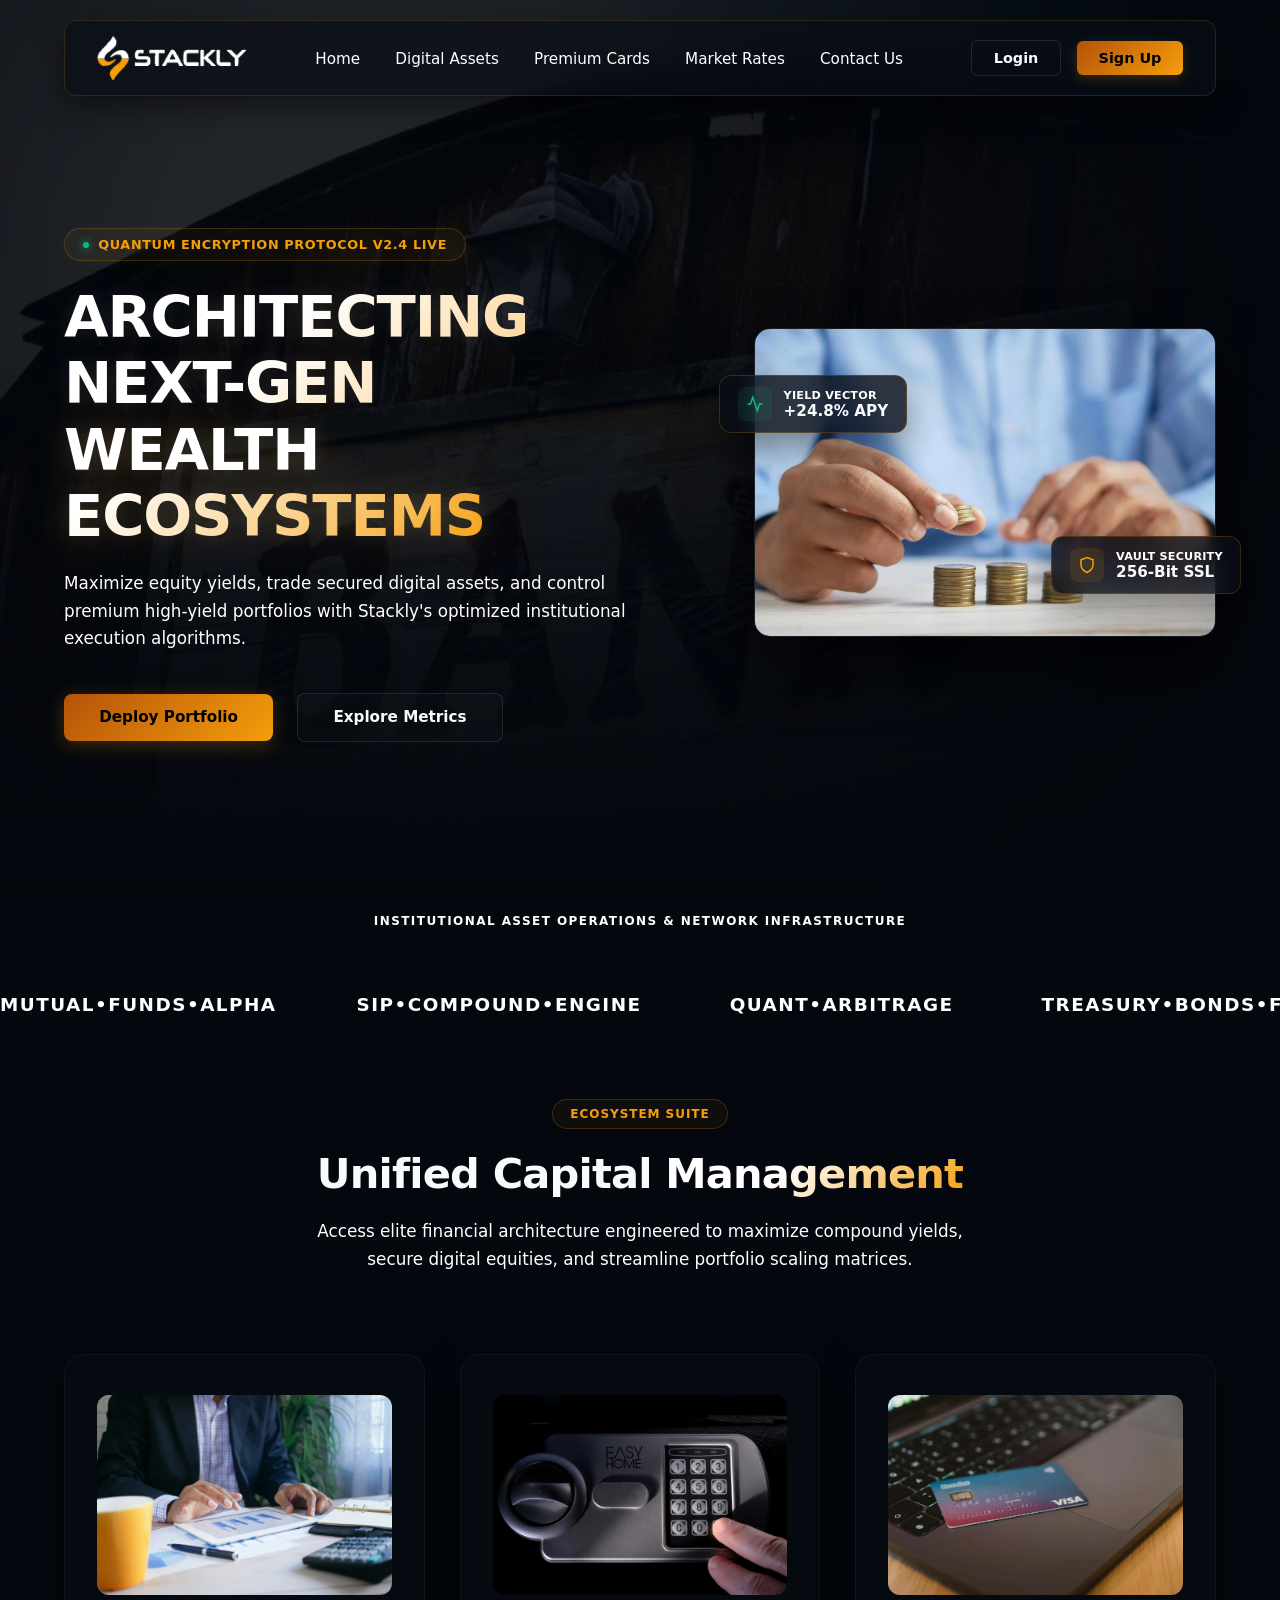
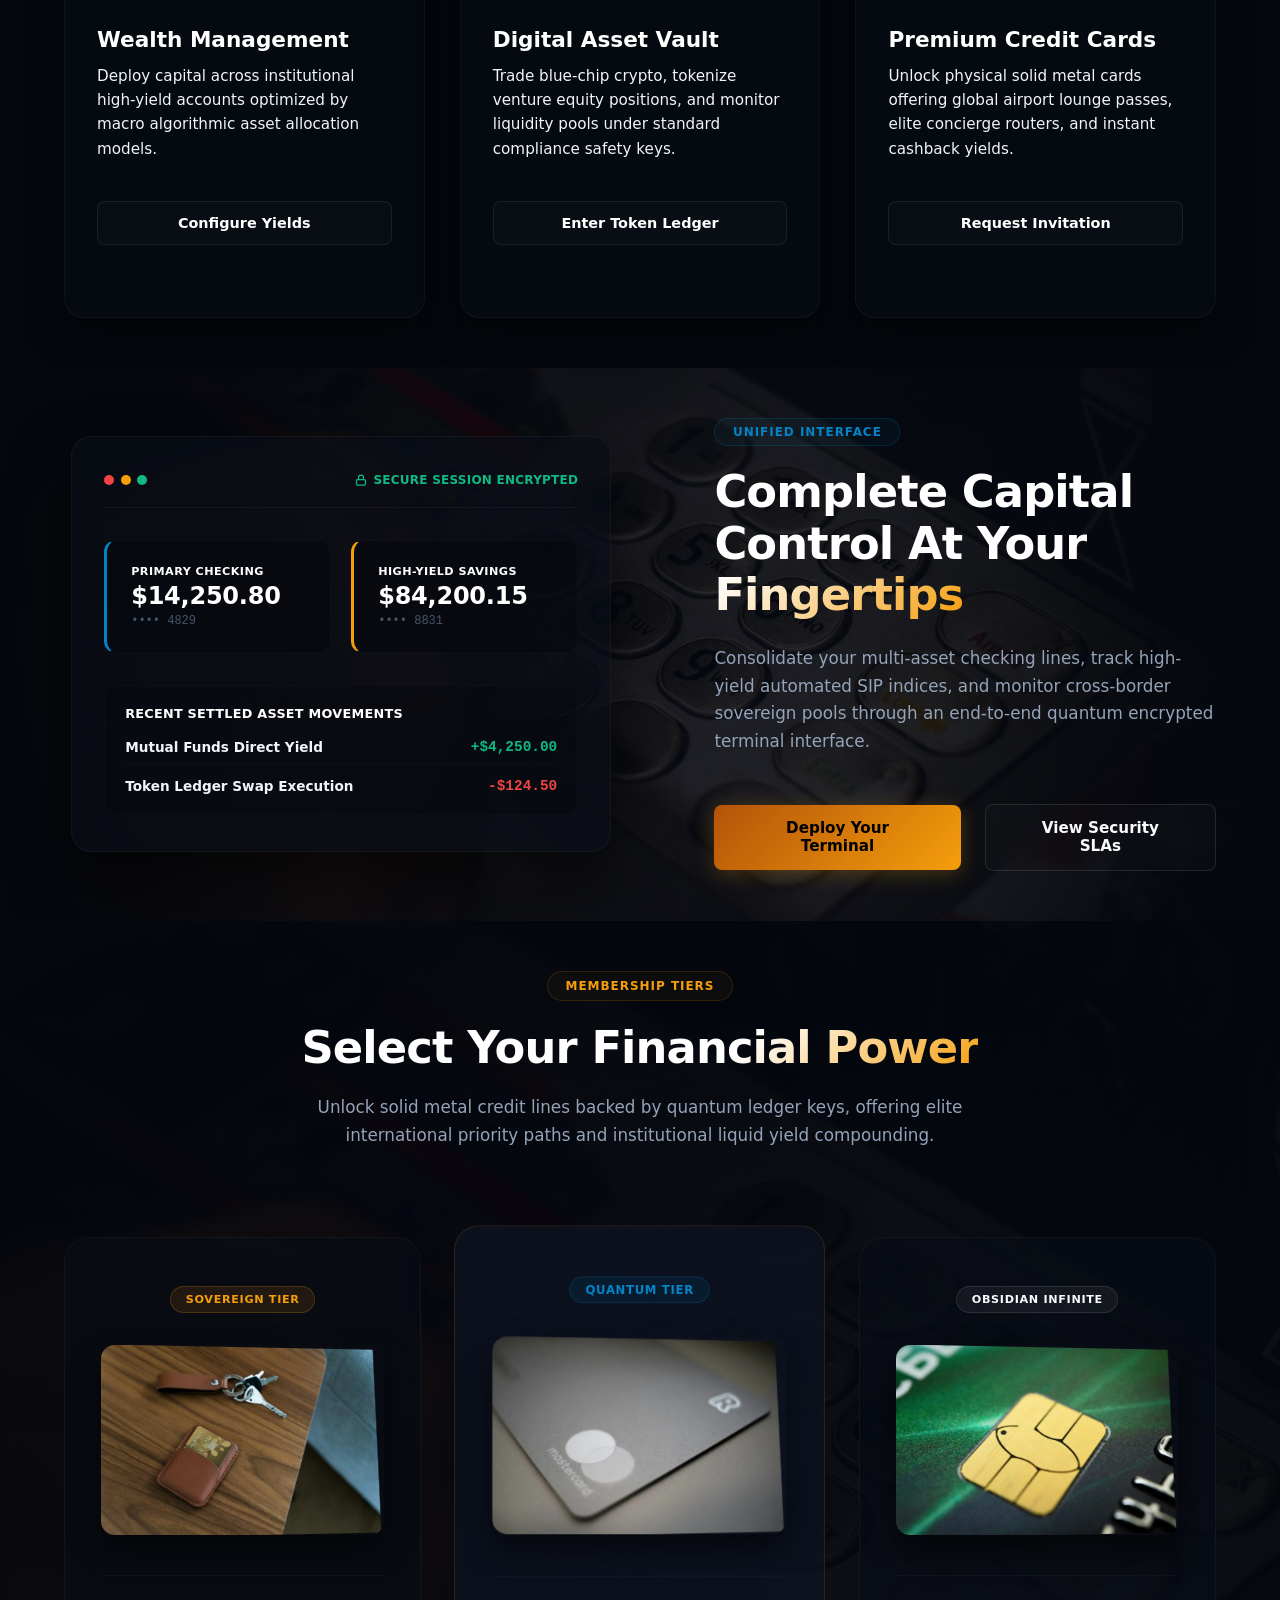
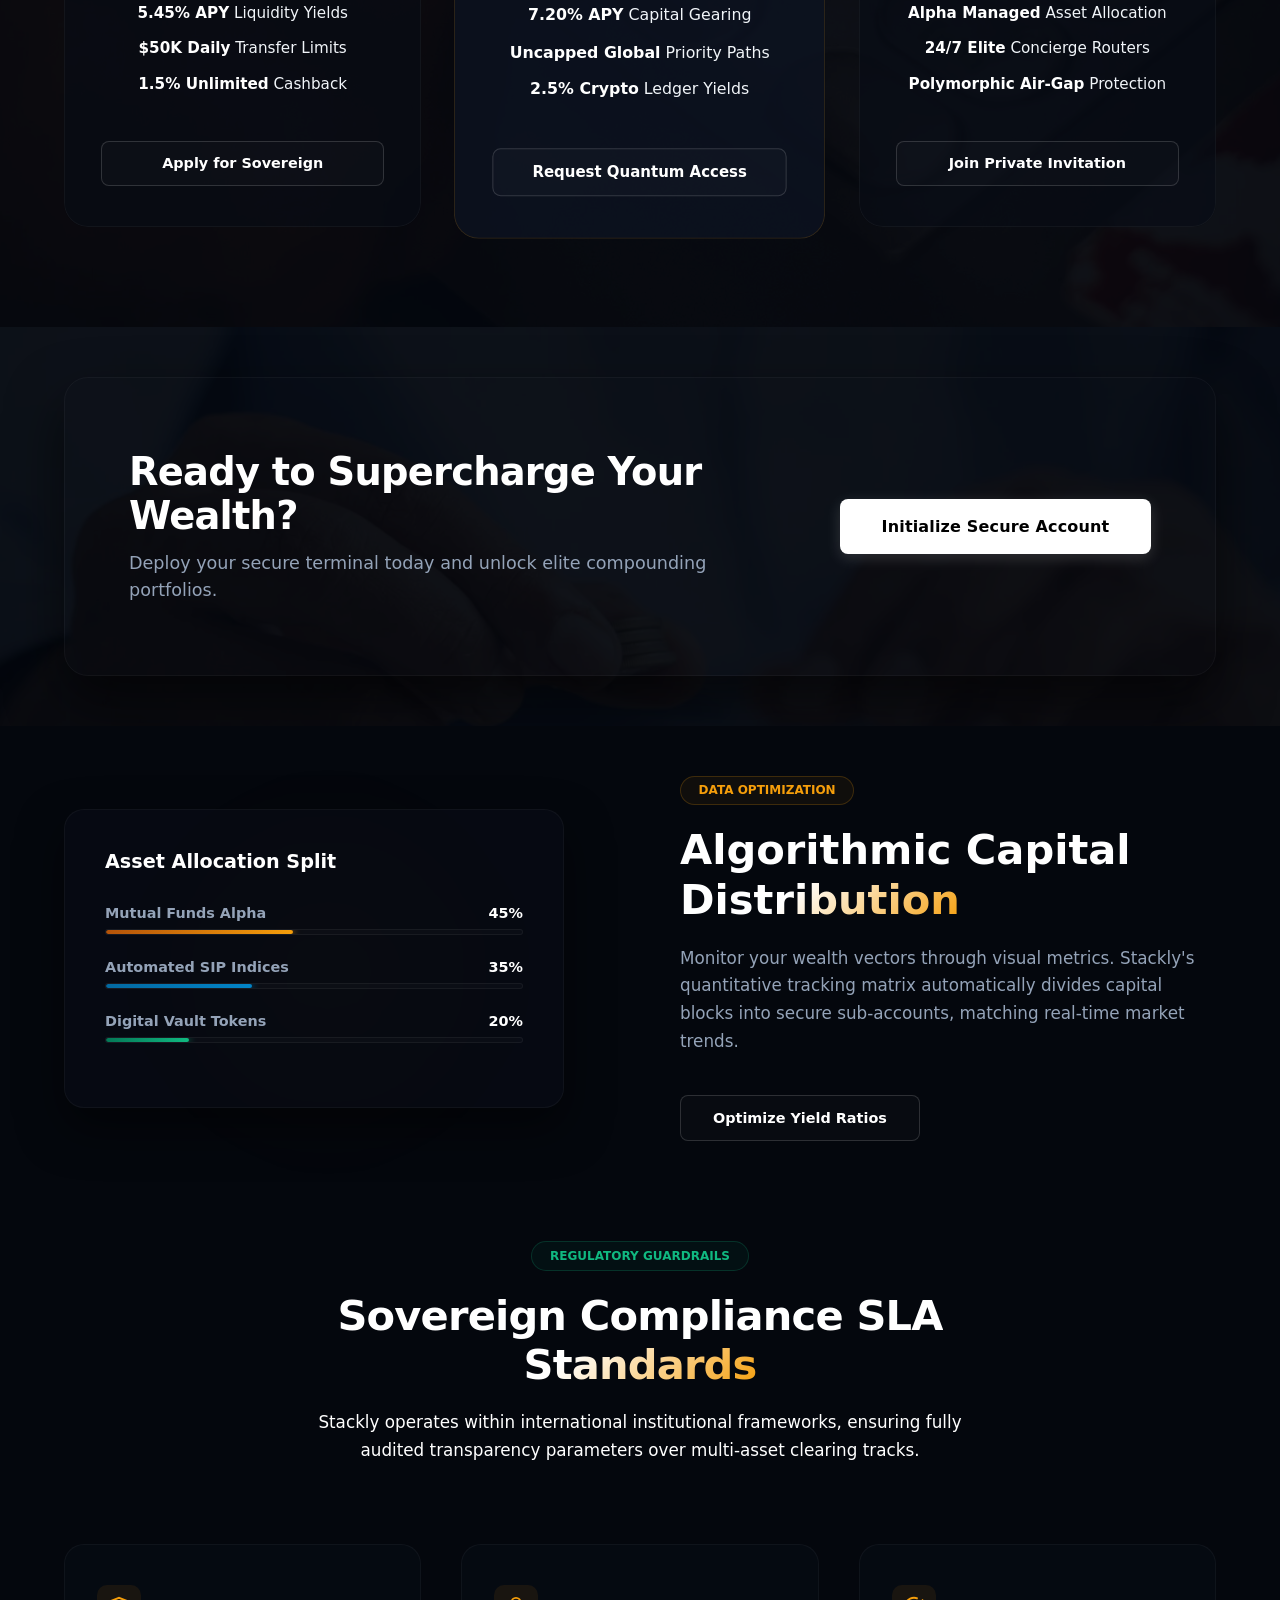
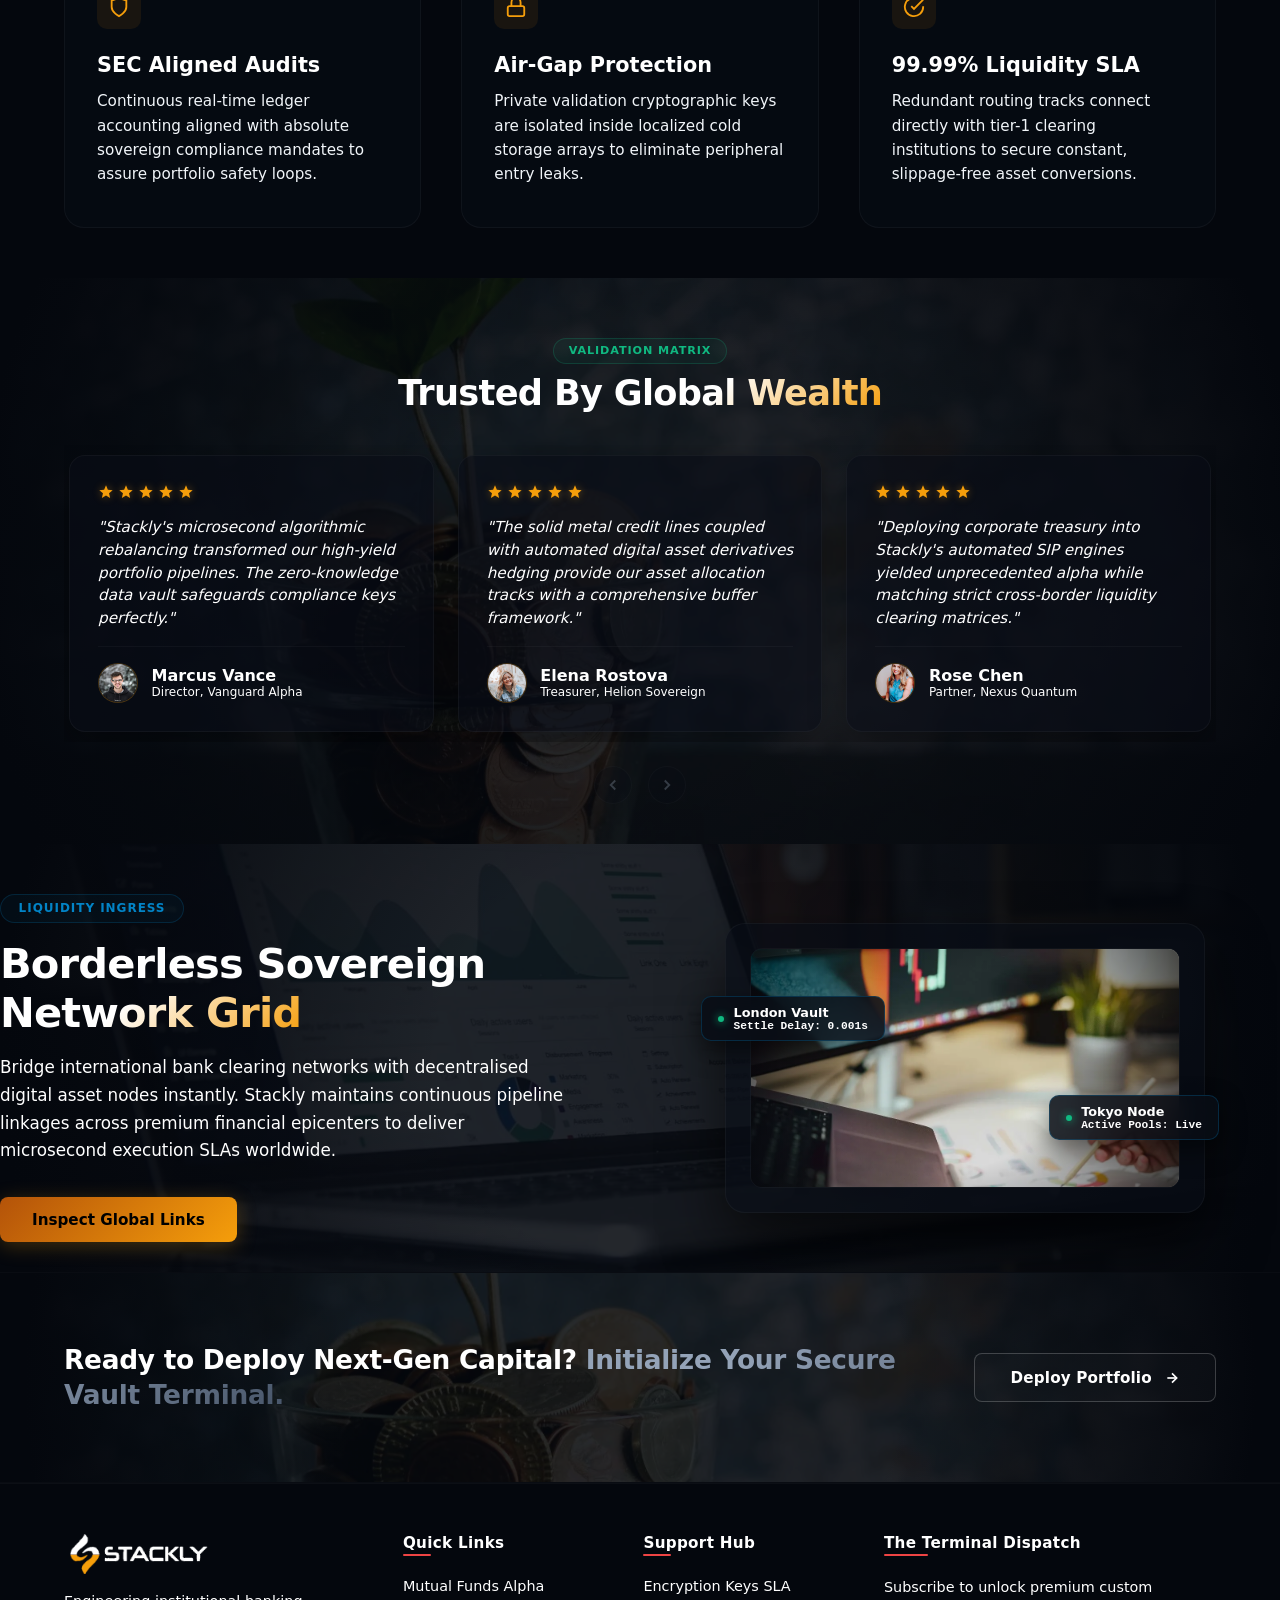
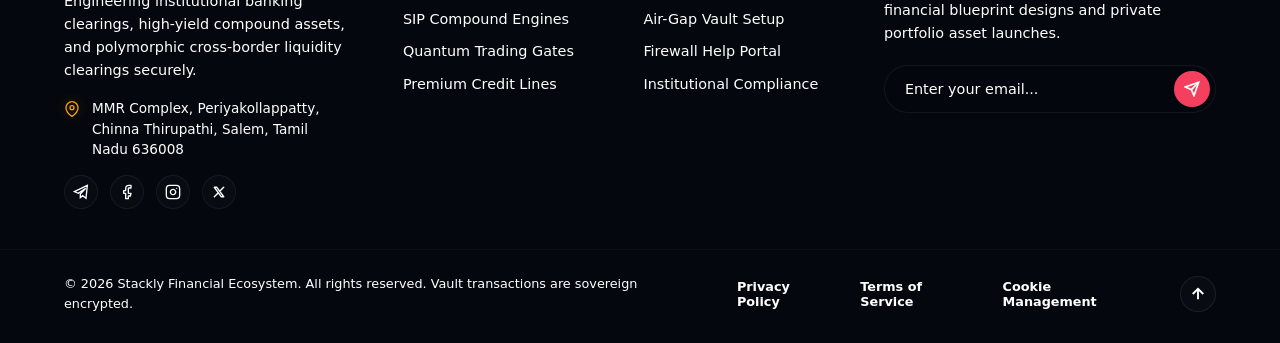
==== index.html @ 4ddecfdf "Initial commit" ====
<!DOCTYPE html>
<html lang="en">
<head>
    <meta charset="UTF-8">
    <meta name="viewport" content="width=device-width, initial-scale=1.0">
    <title>Secure Banking Entry | Stackly</title>
    <!-- Link to external CSS sheet -->
    <link rel="stylesheet" href="style.css">
</head>
<body>

    <!-- Preloader Shield Screen -->
    <div id="preloader">
        <div class="bg-grid"></div>
        <div class="preloader-content">
            
            <div class="logo-wrapper">
                <div class="logo-ring"></div>
                <!-- Premium Vector Bank Icon -->
                <svg class="logo-svg" viewBox="0 0 24 24" fill="none" stroke="currentColor" stroke-width="1.5" stroke-linecap="round" stroke-linejoin="round">
                    <path d="M12 22V8M5 12H19M5 17H19M2 22H22M12 2L2 7H22L12 2Z"/>
                </svg>
            </div>

            <h1>Stackly Secure Bank</h1>
            <div class="status-msg" id="loading-text">Initializing Firewall...</div>

            <div class="progress-container">
                <div class="progress-bar"></div>
            </div>
            
        </div>
    </div>

   
<script>
    // Dynamic Financial Network Handshake Messages
const updates = [
    { time: 0, text: "Initializing Security Firewall..." },
    { time: 600, text: "Configuring End-to-End Handshake..." },
    { time: 1300, text: "Syncing Cryptographic Ledger Assets..." },
    { time: 2000, text: "Gateway Decryption Approved." }
];

const textElement = document.getElementById('loading-text');

// Loop through each progress text sequence smoothly
updates.forEach(phase => {
    setTimeout(() => {
        textElement.innerText = phase.text;
        
        // Turn the final verification text status to glowing green
        if (phase.text.includes("Approved")) {
            textElement.style.color = "var(--success-glow)";
            textElement.style.textShadow = "0 0 10px rgba(16, 185, 129, 0.4)";
        }
    }, phase.time);
});

// Rigid dismissal trigger locked strictly under 3 seconds (2800 milliseconds)
window.addEventListener('DOMContentLoaded', () => {
    setTimeout(() => {
        const loader = document.getElementById('preloader');
        const content = document.getElementById('app-content');
        
        // Hide preloader shield via smooth visual transition
        loader.style.opacity = '0';
        loader.style.visibility = 'hidden';
        
        // Reveal main dashboard console workspace
        content.classList.add('visible');
    }, 2800); 
});

</script>
  

    <!-- Floating Transparent Header -->
 <!-- Floating Transparent Header -->
<header class="navbar-wrapper">
    <div class="navbar-container">
        
        <!-- Zone 1: Brand Logo Container Area -->
        <div class="brand-logo" id="logoBtn">
            <img src="./Assests/logo.webp" alt="Stackly Logo" class="brand-img-fallback">
           
        </div>

        <!-- Zone 2: Centered Navigation Menu List -->
        <ul class="nav-links" id="navLinks">
            <li><a href="#home" class="nav-item">Home</a></li>
            <li><a href="#crypto" class="nav-item">Digital Assets</a></li>
            <li><a href="#cards" class="nav-item">Premium Cards</a></li>
            <li><a href="#rates" class="nav-item">Market Rates</a></li>
            <li><a href="#contact" class="nav-item">Contact Us</a></li>
            
            <!-- Mobile View Specific Auth Buttons (Hidden on Desktop) -->
            <div class="auth-group mobile-only-auth">
                <a href="#login" class="btn-auth btn-login">Login</a>
                <a href="#signup" class="btn-auth btn-signup">Sign Up</a>
            </div>
        </ul>
        
        <!-- Zone 3: Desktop View Specific Auth Buttons (Hidden on Mobile) -->
        <div class="auth-group desktop-only-auth">
            <a href="#login" class="btn-auth btn-login">Login</a>
            <a href="#signup" class="btn-auth btn-signup">Sign Up</a>
        </div>

        <!-- Mobile View Hamburger Icon Button Interface -->
        <button class="hamburger-trigger" id="hamburgerToggle" aria-label="Toggle Navigation Menu">
            <span class="bar"></span>
            <span class="bar"></span>
            <span class="bar"></span>
        </button>

    </div>
</header>
<div class="menu-overlay" id="menuOverlay"></div>

<script>
  document.addEventListener("DOMContentLoaded", () => {

    /* ===============================
       NAVBAR ELEMENTS
    =============================== */

    const logoBtn = document.getElementById("logoBtn");
    const hamburgerToggle = document.getElementById("hamburgerToggle");
    const navLinks = document.getElementById("navLinks");
    const menuOverlay = document.getElementById("menuOverlay");
    const navItems = document.querySelectorAll(".nav-item");

    /* ===============================
       LOGO REFRESH
    =============================== */

    if (logoBtn) {
        logoBtn.addEventListener("click", () => {
            window.location.reload();
        });
    }

    /* ===============================
       MOBILE MENU
    =============================== */

    function openMenu() {
        hamburgerToggle.classList.add("active");
        navLinks.classList.add("open");
        menuOverlay.classList.add("active");
        document.body.classList.add("scroll-locked");
    }

    function closeMenu() {
        hamburgerToggle.classList.remove("active");
        navLinks.classList.remove("open");
        menuOverlay.classList.remove("active");
        document.body.classList.remove("scroll-locked");
    }

    if (hamburgerToggle) {
        hamburgerToggle.addEventListener("click", () => {

            if (navLinks.classList.contains("open")) {
                closeMenu();
            } else {
                openMenu();
            }

        });
    }

    if (menuOverlay) {
        menuOverlay.addEventListener("click", closeMenu);
    }

    navItems.forEach(item => {
        item.addEventListener("click", closeMenu);
    });

    /* ===============================
       INVESTMENT CAROUSEL
    =============================== */

    const track = document.getElementById("carouselTrack");
    const prevBtn = document.getElementById("carouselPrev");
    const nextBtn = document.getElementById("carouselNext");

    if (track && prevBtn && nextBtn) {

        let currentIndex = 0;

        function itemsPerView() {
            if (window.innerWidth > 1024) return 3;
            if (window.innerWidth > 768) return 2;
            return 1;
        }

        function updateCarousel() {

            const cards = document.querySelectorAll(".investment-card");

            if (!cards.length) return;

            const visible = itemsPerView();
            const maxIndex = Math.max(0, cards.length - visible);

            currentIndex = Math.max(0, Math.min(currentIndex, maxIndex));

            const gap = parseFloat(getComputedStyle(track).gap) || 0;
            const cardWidth = cards[0].offsetWidth;

            track.style.transform =
                `translateX(-${currentIndex * (cardWidth + gap)}px)`;

            prevBtn.style.opacity = currentIndex === 0 ? "0.4" : "1";
            prevBtn.style.pointerEvents = currentIndex === 0 ? "none" : "auto";

            nextBtn.style.opacity = currentIndex === maxIndex ? "0.4" : "1";
            nextBtn.style.pointerEvents = currentIndex === maxIndex ? "none" : "auto";
        }

        nextBtn.addEventListener("click", () => {

            const cards = document.querySelectorAll(".investment-card");

            if (currentIndex < cards.length - itemsPerView()) {
                currentIndex++;
                updateCarousel();
            }

        });

        prevBtn.addEventListener("click", () => {

            if (currentIndex > 0) {
                currentIndex--;
                updateCarousel();
            }

        });

        let resizeTimer;

        window.addEventListener("resize", () => {

            clearTimeout(resizeTimer);

            resizeTimer = setTimeout(() => {

                updateCarousel();

                if (window.innerWidth > 912) {
                    closeMenu();
                }

            }, 100);

        });

        updateCarousel();
    }

});
</script>



<!-- Master Section Wrapper with Clear Layout Barriers -->
<section class="stackly-hero-viewport" id="home">
    
    <!-- Zone 1: Adaptive Ambient Background Vector Image Graphic -->
    <div class="hero-canvas-bg">
        <img src="./Assests/bank - bg hero.webp" alt="Stackly Grid Interface Backing" class="hero-bg-asset">
        <div class="hero-shading-mask"></div>
    </div>

    <!-- Zone 2: Main Grid Matrix Constraint Wrapper -->
    <div class="hero-grid-matrix">
        
        <!-- Column A: Promotional Content Cluster -->
        <div class="hero-text-pane">
            <div class="hero-pill-badge">
                <span class="pulsing-core-dot"></span>
                Quantum Encryption Protocol v2.4 Live
            </div>
            
            <h1 class="hero-master-title">
                Architecting Next-Gen <br>
                <span>Wealth Ecosystems</span>
            </h1>
            
            <p class="hero-paragraph-text">
                Maximize equity yields, trade secured digital assets, and control premium high-yield portfolios with Stackly's optimized institutional execution algorithms.
            </p>
            
            <div class="hero-action-buttons">
                <a href="404.html" class="hero-action-btn primary-glow">Deploy Portfolio</a>
                <a href="404.html" class="hero-action-btn secondary-outline">Explore Metrics</a>
            </div>
        </div>

        <!-- Column B: Interactive Media Asset Graphic Panel -->
        <div class="hero-media-pane">
            <div class="hero-mockup-frame">
                <div class="hero-glowing-halo"></div>
                <img src="./Assests/wealth management.webp" alt="Stackly Premium Workspace Mockup Overview" class="hero-mockup-img">
                
                <!-- Floating Info Badge 1: Yield Vector Card -->
                <div class="floating-data-card badge-yield-position">
                    <div class="data-icon icon-emerald-tint">
                        <svg width="18" height="18" viewBox="0 0 24 24" fill="none" stroke="currentColor" stroke-width="2"><path d="M22 12h-4l-3 9L9 3l-3 9H2"/></svg>
                    </div>
                    <div class="data-details">
                        <span class="data-lbl">Yield Vector</span>
                        <span class="data-val">+24.8% APY</span>
                    </div>
                </div>

                <!-- Floating Info Badge 2: Security Tracker Card -->
                <div class="floating-data-card badge-vault-position">
                    <div class="data-icon icon-gold-tint">
                        <svg width="18" height="18" viewBox="0 0 24 24" fill="none" stroke="currentColor" stroke-width="2"><path d="M12 22s8-4 8-10V5l-8-3-8 3v7c0 6 8 10 8 10z"/></svg>
                    </div>
                    <div class="data-details">
                        <span class="data-lbl">Vault Security</span>
                        <span class="data-val">256-Bit SSL</span>
                    </div>
                </div>

            </div>
        </div>

    </div>
</section>

<style>
    /* ==========================================================================
   STACKLY IMMUTABLE HERO SECTION LAYOUT BASE
   ========================================================================== */

.stackly-hero-viewport {
    position: relative !important;
    display: flex !important; /* Establishes a true layout containment box */
    flex-direction: column !important;
    justify-content: center !important;
    align-items: center !important;
    width: 100% !important;
    min-height: 100vh !important; /* Retains absolute vertical workspace real estate */
    height: auto !important;
    padding: 70px 5% 0 5% !important; /* Massive bottom padding locks out following sections */
    background-color: #04070d !important;
    box-sizing: border-box !important;
    clear: both !important; /* Prevent layout items from floating into horizontal gaps */
    overflow: hidden !important;
    z-index: 5 !important;
}

/* Background image asset configuration layers */
.hero-canvas-bg {
    position: absolute;
    top: 0;
    left: 0;
    width: 100%;
    height: 100%;
    z-index: 1;
    pointer-events: none;
}

.hero-bg-asset {
    width: 100%;
    height: 100%;
    object-fit: cover;
    opacity: 0.12; /* Kept dim to optimize text readability profiles */
}

.hero-shading-mask {
    position: absolute;
    top: 0;
    left: 0;
    width: 100%;
    height: 100%;
    background: linear-gradient(180deg, transparent 50%, #04070d 100%);
}

/* Core Responsive Grid Matrix Engine */
.hero-grid-matrix {
    position: relative;
    z-index: 2;
    width: 100%;
    max-width: 1400px;
    margin: 0 auto;
    display: grid;
    grid-template-columns: 1.15fr 0.85fr;
    gap: 4rem;
    align-items: center;
}

/* --- COLUMN A: COPYWRITING STYLE RULES --- */
.hero-pill-badge {
    display: inline-flex;
    align-items: center;
    gap: 0.6rem;
    background: rgba(245, 158, 11, 0.05);
    border: 1px solid rgba(245, 158, 11, 0.2);
    padding: 0.5rem 1.1rem;
    border-radius: 50px;
    font-size: 0.8rem;
    font-weight: 600;
    color: #f59e0b;
    text-transform: uppercase;
    letter-spacing: 0.05em;
    margin-bottom: 1.5rem;
    box-shadow: 0 0 15px rgba(245, 158, 11, 0.05);
    animation: heroFadeInUp 0.8s ease forwards;
}

.pulsing-core-dot {
    width: 6px;
    height: 6px;
    background-color: #10b981;
    border-radius: 50%;
    box-shadow: 0 0 8px #10b981;
    animation: badgePulse 1.8s infinite ease-in-out;
}

.hero-master-title {
    font-size: 3.6rem;
    font-weight: 800;
    line-height: 1.15;
    color: #f8fafc;
    letter-spacing: -0.02em;
    margin-bottom: 1.25rem;
    animation: heroFadeInUp 1s ease 0.2s forwards;
    opacity: 0;
}

.hero-master-title span {
    background: linear-gradient(135deg, #ffffff 40%, #f59e0b 100%);
    -webkit-background-clip: text;
    -webkit-text-fill-color: transparent;
    filter: drop-shadow(0 0 20px rgba(245, 158, 11, 0.2));
}

/* Subtext paragraph with interaction text-glow rules */
.hero-paragraph-text {
    font-size: 1.05rem;
    color: white;
    line-height: 1.65;
    margin-bottom: 2.5rem;
    max-width: 580px;
    cursor: default;
    transition: color 0.3s ease, text-shadow 0.3s ease;
    animation: heroFadeInUp 1s ease 0.4s forwards;
    opacity: 0;
}

.hero-paragraph-text:hover {
    color: #f59e0c;
    text-shadow: 0 0 12px rgba(245, 158, 11, 0.35); /* Subtle gold typographical glow on hover */
}

/* Call To Actions Buttons Frame */
.hero-action-buttons {
    display: flex;
    gap: 1.5rem;
    align-items: center;
    animation: heroFadeInUp 1s ease 0.6s forwards;
    opacity: 0;
}

.hero-action-btn {
    text-decoration: none;
    font-weight: 700;
    font-size: 0.95rem;
    padding: 0.9rem 2.2rem;
    border-radius: 8px;
    transition: all 0.4s cubic-bezier(0.165, 0.84, 0.44, 1);
    text-align: center;
}

.primary-glow {
    background: linear-gradient(135deg, #b45309 0%, #f59e0b 100%);
    color: #000000;
    box-shadow: 0 4px 20px rgba(245, 158, 11, 0.25);
}

.primary-glow:hover {
    transform: translateY(-3px);
    box-shadow: 0 8px 30px rgba(245, 158, 11, 0.55);
    filter: brightness(1.1);
}

.secondary-outline {
    color: #f8fafc;
    border: 1px solid rgba(255, 255, 255, 0.1);
    background: rgba(255, 255, 255, 0.02);
    backdrop-filter: blur(10px);
}

.secondary-outline:hover {
    border-color: #f59e0b;
    background: rgba(245, 158, 11, 0.04);
    color: #f59e0b;
    box-shadow: 0 0 20px rgba(245, 158, 11, 0.15);
    transform: translateY(-2px);
}

/* --- COLUMN B: MEDIA INTERACTION PANEL & 3D HOVER GRAPHICS --- */
.hero-media-pane {
    display: flex;
    justify-content: center;
    align-items: center;
    position: relative;
    animation: heroScaleIn 1.2s cubic-bezier(0.165, 0.84, 0.44, 1) forwards;
}

.hero-mockup-frame {
    position: relative;
    width: 100%;
    max-width: 520px;
    perspective: 1000px; /* Prepare canvas space for 3D rotation steps */
}

.hero-mockup-img {
    width: 100%;
    height: auto;
    object-fit: contain;
    border-radius: 16px;
    border: 1px solid rgba(255, 255, 255, 0.08);
    box-shadow: 0 30px 60px rgba(0, 0, 0, 0.7);
    transition: transform 0.6s cubic-bezier(0.165, 0.84, 0.44, 1), 
                border-color 0.6s ease, 
                box-shadow 0.6s ease;
}

/* 3D Tilted Hover and Golden Neon Outline Border Reflections mapping */
.hero-mockup-frame:hover .hero-mockup-img {
    transform: rotateX(4deg) rotateY(-5deg) scale(1.03);
    border-color: rgba(245, 158, 11, 0.5);
    box-shadow: 0 35px 70px rgba(0, 0, 0, 0.85), 0 0 30px rgba(245, 158, 11, 0.25);
}

/* Background Ambient Lighting Glow Halo */
.hero-glowing-halo {
    position: absolute;
    top: 10%;
    left: 10%;
    width: 80%;
    height: 80%;
    background: radial-gradient(circle, rgba(245, 158, 11, 0.15) 0%, transparent 70%);
    filter: blur(50px);
    z-index: -1;
    pointer-events: none;
    transition: transform 0.6s ease, background 0.6s ease;
}

.hero-mockup-frame:hover .hero-glowing-halo {
    transform: translate(8px, -8px) scale(1.1);
    background: radial-gradient(circle, rgba(245, 158, 11, 0.22) 0%, transparent 70%);
}

/* Floating Info Badges Data Structural Frame System */
.floating-data-card {
    position: absolute;
    background: rgba(9, 13, 22, 0.8);
    backdrop-filter: blur(12px);
    -webkit-backdrop-filter: blur(12px);
    border: 1px solid rgba(245, 158, 11, 0.2);
    padding: 0.7rem 1.1rem;
    border-radius: 12px;
    display: flex;
    align-items: center;
    gap: 0.75rem;
    box-shadow: 0 15px 35px rgba(0,0,0,0.4);
    z-index: 3;
    transition: transform 0.3s ease, border-color 0.3s ease;
}

.floating-data-card:hover {
    transform: translateY(-4px) scale(1.05) !important;
    border-color: #f59e0b;
}

/* Badges floating placement mappings and displacement curves loops */
.badge-yield-position {
    top: 15%;
    left: -35px;
    animation: heroItemFloatLeft 5s ease-in-out infinite alternate;
}

.badge-vault-position {
    bottom: 15%;
    right: -25px;
    animation: heroItemFloatRight 6s ease-in-out infinite alternate-reverse;
}

.data-icon {
    width: 34px;
    height: 34px;
    border-radius: 8px;
    display: flex;
    align-items: center;
    justify-content: center;
}

.icon-emerald-tint { background: rgba(16, 185, 129, 0.1); color: #10b981; }
.icon-gold-tint { background: rgba(245, 158, 11, 0.1); color: #f59e0b; }

.data-details { display: flex; flex-direction: column; }
.data-lbl { font-size: 0.7rem; color: white; text-transform: uppercase; font-weight: 600; letter-spacing: 0.02em; }
.data-val { font-size: 0.95rem; font-weight: 700; color: #f8fafc; }

/* --- CORE ANIMATION KEYFRAMES --- */
@keyframes heroFadeInUp {
    0% { transform: translateY(25px); opacity: 0; }
    100% { transform: translateY(0); opacity: 1; }
}

@keyframes heroScaleIn {
    0% { transform: scale(0.97); opacity: 0; }
    100% { transform: scale(1); opacity: 1; }
}

@keyframes badgePulse {
    0%, 100% { transform: scale(1); opacity: 0.6; }
    50% { transform: scale(1.25); opacity: 1; }
}

@keyframes heroItemFloatLeft {
    0% { transform: translateY(0); }
    100% { transform: translateY(-10px) translateX(2px); }
}

@keyframes heroItemFloatRight {
    0% { transform: translateY(0); }
    100% { transform: translateY(10px) translateX(-2px); }
}

/* --- RESPONSIVE MEDIA VIEWPORTS ENGINEERING --- */
@media (max-width: 1140px) {
    .hero-master-title { font-size: 2.8rem; }
    .badge-yield-position { left: -10px; }
    .badge-vault-position { right: -10px; }
}

@media (max-width: 992px) {
    .stackly-hero-viewport { padding-top: 100px !important; }
    .hero-grid-matrix {
        grid-template-columns: 1fr;
        text-align: center;
        gap: 3.5rem;
    }
    .hero-paragraph-text { margin-left: auto; margin-right: auto; }
    .hero-action-buttons { justify-content: center; }
    .hero-media-pane { order: 2; display: flex; flex-direction: column; width: 100%; }
    .hero-text-pane { order: 1; }
    
    /* Re-stack data info badges cleanly on compact tablets screens */
    .hero-mockup-frame { display: flex; flex-direction: column; align-items: center; gap: 1rem; max-width: 440px; }
    .floating-data-card { position: static !important; animation: none !important; width: 100%; max-width: 320px; justify-content: flex-start; }
}

@media (max-width: 480px) {
    .hero-master-title { font-size: 2.2rem; }
    .hero-action-buttons { flex-direction: column; width: 100%; gap: 1rem; }
    .hero-action-btn { width: 100%; }
}

/* ==========================================================================
   ADVANCED HERO CANVAS ANIMATION SYSTEM
   ========================================================================== */

.hero-canvas-bg {
    position: absolute;
    top: 0;
    left: 0;
    width: 100%;
    height: 100%;
    z-index: 1;
    pointer-events: none; /* Allows cursor coordinates to pass through to elements below */
    overflow: hidden;
    perspective: 1000px;
}

/* Upgraded Hardware-Accelerated Ambient Image Asset */
.hero-bg-asset {
    width: 110%; /* Sized slightly over 100% to reserve safe margin room for drift pan animations */
    height: 110%;
    object-fit: cover;
    opacity: 0.12; /* Keeps image dim to maintain contrast against text layout */
    position: absolute;
    top: -5%;
    left: -5%;
    
    /* Hardware acceleration layer flags */
    will-change: transform;
    transform-style: preserve-3d;
    backface-visibility: hidden;
    
    /* Co-existing infinite cinemagraph zoom/pan loop execution */
    animation: luxuryAmbientDrift 28s ease-in-out infinite alternate;
    transition: transform 0.4s cubic-bezier(0.25, 1, 0.5, 1); /* Smooth tracking catch-up on cursor move */
}

/* Premium Dark Shading Overlap Gradients */
.hero-shading-mask {
    position: absolute;
    top: 0;
    left: 0;
    width: 100%;
    height: 100%;
    background: radial-gradient(circle at 30% 30%, transparent 20%, #04070d 85%),
                linear-gradient(180deg, transparent 40%, #04070d 100%);
    z-index: 2;
}

/* --- ADVANCED CINEMAGRAPH LANDSCAPE MOTION KEYFRAMES --- */
@keyframes luxuryAmbientDrift {
    0% {
        transform: scale(1) translate(0, 0) rotate(0deg);
        filter: brightness(1);
    }
    50% {
        transform: scale(1.06) translate(1%, -1%) rotate(0.5deg);
        filter: brightness(1.2); /* Subtle pulse depth transformation mimicking alive terminal monitors */
    }
    100% {
        transform: scale(1.02) translate(-1%, 1%) rotate(-0.5deg);
        filter: brightness(1);
    }
}

</style>

<script>
    // --- 6. ADVANCED CURSOR-TRACKING PARALLAX ENGINE FOR HERO BACKGROUND ---
document.addEventListener('DOMContentLoaded', () => {
    const heroViewport = document.querySelector('.stackly-hero-viewport');
    const heroBgAsset = document.querySelector('.hero-bg-asset');

    if (heroViewport && heroBgAsset) {
        heroViewport.addEventListener('mousemove', (e) => {
            // Retrieve continuous bounding canvas offset metrics parameters
            const { width, height } = heroViewport.getBoundingClientRect();
            
            // Map cursor coordinates into localized central delta numbers (-0.5 to +0.5)
            const cursorX = (e.clientX / width) - 0.5;
            const cursorY = (e.clientY / height) - 0.5;

            // Formulate responsive micro displacement pixel offsets curves
            const maxMovePx = 20; // Limits boundary displacement movements safe limits
            const moveX = cursorX * maxMovePx;
            const moveY = cursorY * maxMovePx;

            // Inject coordinate variables safely directly into the active transform tree
            // Combines your manual mouse-tracking matrices smoothly alongside the CSS base rules
            heroBgAsset.style.transform = `translate3d(${moveX}px, ${moveY}px, 0px) scale(1.04)`;
        });

        // Restore default ambient placement matrices cleanly as soon as cursor retreats from bounds
        heroViewport.addEventListener('mouseleave', () => {
            heroBgAsset.style.transform = 'translate3d(0px, 0px, 0px) scale(1)';
        });
    }
});

</script>

<!-- Immutable Infinite Financial Asset Ticker Section -->
<section class="partner-ticker-viewport">
    <div class="ticker-header-wrap">
        <span class="ticker-subtitle-lbl">Institutional Asset Operations & Network Infrastructure</span>
    </div>

    <!-- Infinite Carousel Track Housing Container Matrix -->
    <div class="ticker-track-viewport">
        <div class="ticker-slider-track" id="tickerSliderTrack">
            
            <!-- Original Financial Assets Set -->
            <div class="partner-logo-node">
                <span class="logo-text-glow">MUTUAL•FUNDS•ALPHA</span>
            </div>
            <div class="partner-logo-node">
                <span class="logo-text-glow">SIP•COMPOUND•ENGINE</span>
            </div>
            <div class="partner-logo-node">
                <span class="logo-text-glow">QUANT•ARBITRAGE</span>
            </div>
            <div class="partner-logo-node">
                <span class="logo-text-glow">TREASURY•BONDS•FIXED</span>
            </div>
            <div class="partner-logo-node">
                <span class="logo-text-glow">SOVEREIGN•WEALTH</span>
            </div>
            <div class="partner-logo-node">
                <span class="logo-text-glow">LIQUIDITY•POOLS</span>
            </div>

            <!-- Cloned Financial Assets Set (Crucial for Seamless Loop Transitions) -->
            <div class="partner-logo-node">
                <span class="logo-text-glow">MUTUAL•FUNDS•ALPHA</span>
            </div>
            <div class="partner-logo-node">
                <span class="logo-text-glow">SIP•COMPOUND•ENGINE</span>
            </div>
            <div class="partner-logo-node">
                <span class="logo-text-glow">QUANT•ARBITRAGE</span>
            </div>
            <div class="partner-logo-node">
                <span class="logo-text-glow">TREASURY•BONDS•FIXED</span>
            </div>
            <div class="partner-logo-node">
                <span class="logo-text-glow">SOVEREIGN•WEALTH</span>
            </div>
            <div class="partner-logo-node">
                <span class="logo-text-glow">LIQUIDITY•POOLS</span>
            </div>

        </div>
    </div>
</section>

<style>
    /* ==========================================================================
   INFINITE FINANCIAL PARTNER TICKER CAROUSEL MODULE STYLING
   ========================================================================== */

.partner-ticker-viewport {
    position: relative !important;
    display: block !important;
    clear: both !important; /* Force strict block flow positioning down the screen canvas */
    width: 100% !important;
    background-color: #04070d; /* Native platform deep navy background color */
    padding: 10px 0; /* Vertical isolation buffer spaces padding */
    box-sizing: border-box;
    overflow: hidden;
    z-index: 30;
}

/* Ticker Header Cluster Labels Setup */
.ticker-header-wrap {
    text-align: center;
    margin-bottom: 2.5rem;
}

.ticker-subtitle-lbl {
    display: inline-block;
    color: white;
    font-size: 0.75rem;
    font-weight: 700;
    letter-spacing: 0.12em;
    text-transform: uppercase;
}

/* Master Layout Mask Track Viewport Housing */
.ticker-track-viewport {
    width: 100%;
    overflow: hidden;
    position: relative;
    padding: 10px 0;
}

/* CSS Hardware Accelerated Infinite Scrolling Slider Engine */
.ticker-slider-track {
    display: flex;
    width: max-content; /* Dynamically sizes to fit all inline nodes combined lengths */
    gap: 5rem; /* Precise margins separating individual firm logs blocks */
    animation: infiniteLogoScroll 25s linear infinite; /* Constant continuous layout translation velocity loop */
    will-change: transform;
}

/* Pause scroll animation dynamically whenever a user hovers over the ticker track container */
.ticker-track-viewport:hover .ticker-slider-track {
    animation-play-state: paused;
}

/* Singular Logo Frame Component Setup Elements */
.partner-logo-node {
    display: flex;
    align-items: center;
    justify-content: center;
    min-width: 240px; /* Slightly widened from 180px to safely fit financial text widths */
    height: 50px;
    cursor: pointer;
    user-select: none;
}

/* Typography Gradient Headers & Custom Hover Gold Reflection Glows */
.logo-text-glow {
    font-size: 1.15rem; /* Balanced size for complex financial indicators text lines */
    font-weight: 800;
    color: white; /* Elegant translucent muted slate hue fallback stance */
    letter-spacing: 0.08em;
    text-transform: uppercase;
    transition: color 0.4s cubic-bezier(0.165, 0.84, 0.44, 1), 
                text-shadow 0.4s cubic-bezier(0.165, 0.84, 0.44, 1),
                transform 0.4s cubic-bezier(0.165, 0.84, 0.44, 1);
}

/* Premium Golden Metallic Shimmer & Neon Glow on Hover state triggers */
.partner-logo-node:hover .logo-text-glow {
    color: #f59e0b; /* Transform target to pure banking theme amber on highlight hover */
    text-shadow: 0 0 15px rgba(245, 158, 11, 0.6); /* Vibrant gold radial glow bloom effect */
    transform: scale(1.06);
}

/* --- THE INFINITE TRANSLATION ENGINE KEYFRAMES FRAMEWORK --- */
@keyframes infiniteLogoScroll {
    0% {
        transform: translateX(0);
    }
    100% {
        /* Translates precisely exactly negative half the custom tracks elements distance to swap loops seamlessly */
        transform: translateX(calc(-50% - 2.5rem)); 
    }
}

/* --- RESPONSIVE SCREEN MATRIX BREAKPOINTS CONFIGURATIONS --- */
@media (max-width: 992px) {
    .ticker-slider-track { gap: 4rem; }
    .logo-text-glow { font-size: 1rem; }
    .partner-logo-node { min-width: 200px; }
}

@media (max-width: 768px) {
    .partner-ticker-viewport { padding: 40px 0; }
    .ticker-slider-track { gap: 3rem; } /* Compact row gaps parameters tighter for small screen boundaries */
    .logo-text-glow { font-size: 0.9rem; }
    .partner-logo-node { min-width: 170px; }
    
    @keyframes infiniteLogoScroll {
        0% { transform: translateX(0); }
        100% { transform: translateX(calc(-50% - 1.5rem)); } /* Adjust tracking percentage shift ratios match layout changes */
    }
}

</style>

<script>
    // --- 5. FINANCIAL TICKER CAROUSEL HORIZONTAL HOVER RESPONSIVE RESET SAFETY SYSTEM ---
document.addEventListener('DOMContentLoaded', () => {
    const sliderTrack = document.getElementById('tickerSliderTrack');
    
    if (sliderTrack) {
        // Enforces core GPU layer rendering parameters to keep animations perfectly stutter-free
        sliderTrack.style.transform = 'translate3d(0, 0, 0)';
    }
});

</script>

<!-- Section 2: Premium Multi-Asset Features Grid Layout -->
<section class="asset-features-viewport" id="services">
    
    <!-- Section Header Cluster -->
    <div class="features-header-block">
        <span class="features-pill-tag">Ecosystem Suite</span>
        <h2 class="features-master-title">Unified Capital <span>Management</span></h2>
        <p class="features-summary-text">
            Access elite financial architecture engineered to maximize compound yields, secure digital equities, and streamline portfolio scaling matrices.
        </p>
    </div>

    <!-- 3D Interactive Features Content Grid Layout -->
    <div class="features-cards-matrix">
        
        <!-- Card 1: Wealth Management Core -->
        <div class="feature-card-node">
            <div class="card-glow-barrier"></div>
            <div class="card-structural-housing">
                <div class="feature-media-frame">
                    <img src="./Assests/analytics.webp" alt="Stackly Wealth Performance Analytics Visual" class="feature-graphic-img">
                    <div class="ambient-halo-blur halo-blue"></div>
                </div>
                <div class="feature-text-content">
                    <h3 class="feature-card-title">Wealth Management</h3>
                    <p class="feature-card-desc">Deploy capital across institutional high-yield accounts optimized by macro algorithmic asset allocation models.</p>
                    <a href="404.html" class="feature-routing-btn">Configure Yields</a>
                </div>
            </div>
        </div>

        <!-- Card 2: Digital Assets Ledger -->
        <div class="feature-card-node">
            <div class="card-glow-barrier"></div>
            <div class="card-structural-housing">
                <div class="feature-media-frame">
                    <img src="./Assests/digital vault.webp" alt="Secure Cryptographic Token Ledger Representation" class="feature-graphic-img">
                    <div class="ambient-halo-blur halo-gold"></div>
                </div>
                <div class="feature-text-content">
                    <h3 class="feature-card-title">Digital Asset Vault</h3>
                    <p class="feature-card-desc">Trade blue-chip crypto, tokenize venture equity positions, and monitor liquidity pools under standard compliance safety keys.</p>
                    <a href="404.html" class="feature-routing-btn">Enter Token Ledger</a>
                </div>
            </div>
        </div>

        <!-- Card 3: Quantum Cards Layer -->
        <div class="feature-card-node">
            <div class="card-glow-barrier"></div>
            <div class="card-structural-housing">
                <div class="feature-media-frame">
                    <img src="./Assests/credit card.webp" alt="Stackly Solid Metal Credit Card Mockup View" class="feature-graphic-img">
                    <div class="ambient-halo-blur halo-purple"></div>
                </div>
                <div class="feature-text-content">
                    <h3 class="feature-card-title">Premium Credit Cards</h3>
                    <p class="feature-card-desc">Unlock physical solid metal cards offering global airport lounge passes, elite concierge routers, and instant cashback yields.</p>
                    <a href="404.html" class="feature-routing-btn">Request Invitation</a>
                </div>
            </div>
        </div>

    </div>
</section>

<style>

    /* ==========================================================================
   FEATURES SUMMARY TEXT TYPOGRAPHY & HOVER GLOW SYSTEM
   ========================================================================== */

.features-summary-text {
    font-size: 1.05rem;
    color: white; /* Elegant muted slate baseline state */
    line-height: 1.65;
    cursor: default;
    user-select: none;
    
    /* Hardware acceleration layer flags for liquid performance transitions */
    will-change: color, text-shadow;
    transition: color 0.4s cubic-bezier(0.165, 0.84, 0.44, 1), 
                text-shadow 0.4s cubic-bezier(0.165, 0.84, 0.44, 1);
}

/* Premium Gold Typographic Radial Glow Bloomberg Bloom Effect on Hover */
.features-summary-text:hover {
    color: #f59e0b; /* Swaps instantly to high-visibility solid clean white */
    text-shadow: 0 0 12px rgba(245, 158, 11, 0.45); /* Soft glowing golden neon backdrop halo halo blur */
}


    /* ==========================================================================
   SECTION 2: MULTI-ASSET FEATURES GRID SPECIFICATIONS
   ========================================================================== */

.asset-features-viewport {
    position: relative !important;
    display: block !important;
    clear: both !important; /* Lock strict stack sequence order beneath hero viewport */
    width: 100% !important;
    background-color: #04070d;
    padding: 50px 5% 50px 5%;
    box-sizing: border-box;
    overflow: hidden;
    z-index: 10;
}

/* Centralized Typographic Header Cluster */
.features-header-block {
    text-align: center;
    max-width: 700px;
    margin: 0 auto 5rem auto;
}

.features-pill-tag {
    display: inline-block;
    background: rgba(245, 158, 11, 0.05);
    border: 1px solid rgba(245, 158, 11, 0.2);
    padding: 0.45rem 1.1rem;
    border-radius: 50px;
    font-size: 0.75rem;
    font-weight: 700;
    color: #f59e0b;
    text-transform: uppercase;
    letter-spacing: 0.08em;
    margin-bottom: 1.25rem;
}

.features-master-title {
    font-size: 2.6rem;
    font-weight: 800;
    color: #f8fafc;
    letter-spacing: -0.02em;
    margin-bottom: 1.25rem;
}

.features-master-title span {
    background: linear-gradient(135deg, #ffffff 40%, #f59e0b 100%);
    -webkit-background-clip: text;
    -webkit-text-fill-color: transparent;
}

.features-summary-text {
    font-size: 1.05rem;
    color: white;
    line-height: 1.65;
}

/* Responsive Grid Mapping Architecture */
.features-cards-matrix {
    max-width: 1400px;
    margin: 0 auto;
    display: grid;
    grid-template-columns: repeat(3, 1fr); /* Clean triple columns on modern desktop resolutions */
    gap: 2.2rem;
}

/* Card Root Component Properties Setup */
.feature-card-node {
    position: relative;
    perspective: 1000px; /* Readies empty environment tracking for clean 3D tilting space */
}

/* ==========================================================================
   UPDATED FEATURE CARD GRAPHICS & WHITE CONTENT CONSTRAINTS
   ========================================================================== */

.card-structural-housing {
    position: relative;
    background: rgba(9, 13, 22, 0.55);
    border: 1px solid rgba(255, 255, 255, 0.04);
    border-radius: 20px;
    padding: 2.5rem 2rem;
    height: 100%;
    
    /* FLEXBOX ENGINE LOCK: Automatically pushes buttons downward away from text blocks */
    display: flex;
    flex-direction: column;
    justify-content: flex-start; 
    
    overflow: hidden;
    box-shadow: 0 15px 35px rgba(0, 0, 0, 0.5);
    transition: transform 0.5s cubic-bezier(0.165, 0.84, 0.44, 1), 
                border-color 0.5s ease, 
                box-shadow 0.5s ease;
    z-index: 1;
}

/* Feature Header Typography Content */
.feature-card-title {
    font-size: 1.35rem;
    font-weight: 700;
    color: #ffffff !important; /* Forces solid bright white instead of pale blue tint stance */
    margin-bottom: 0.75rem;
    transition: color 0.3s ease;
}

/* Paragraph Content Elements With Space Locks */
.feature-card-desc {
    font-size: 0.95rem;
    color: #f1f5f9 !important; /* Upgraded to high-contrast clear premium bright white-slate */
    line-height: 1.6;
    margin-bottom: auto !important; /* MAGIC MARGIN: Fills remaining open area to isolate button base line */
    padding-bottom: 2.5rem !important; /* FIXED SPACE: Guarantees a clean safety padding gap right under the text lines */
}

/* Upgraded Interactive White Secondary Button Frames */
.feature-routing-btn {
    display: block;
    text-align: center;
    text-decoration: none;
    background: rgba(255, 255, 255, 0.02);
    color: #ffffff !important; /* Set to uniform bright clean white typography layer */
    border: 1px solid rgba(255, 255, 255, 0.2); /* Slightly increased borders visibility footprint */
    padding: 0.85rem;
    border-radius: 8px;
    font-weight: 700;
    font-size: 0.9rem;
    transition: all 0.4s cubic-bezier(0.165, 0.84, 0.44, 1);
    margin-top: auto !important; /* Aligns all buttons smoothly across equal horizontal planes */
}

/* --- THE HOVER ACTION TRIGGERS MATRIX STAY IMMUTABLE --- */
.feature-card-node:hover .feature-card-title {
    color: #f59e0b !important; /* Highlights title to pure banking amber smoothly on hover */
    text-shadow: 0 0 10px rgba(245, 158, 11, 0.3);
}

.feature-card-node:hover .feature-routing-btn {
    background: linear-gradient(135deg, #b45309 0%, #f59e0b 100%) !important;
    color: #000000 !important; /* Contrasts typography to deep black safely on gold backgrounds overlay activation */
    border-color: transparent !important;
    box-shadow: 0 4px 15px rgba(245, 158, 11, 0.35);
}


/* Hidden Absolute Golden Neon Border Outer Highlight Framework Frame */
.card-glow-barrier {
    position: absolute;
    top: 0;
    left: 0;
    width: 100%;
    height: 100%;
    border: 1.5px solid transparent;
    border-radius: 20px;
    pointer-events: none;
    z-index: 3;
    transition: all 0.5s cubic-bezier(0.165, 0.84, 0.44, 1);
}

/* Inner Media Frame Box Containers */
/* ==========================================================================
   UPDATED FEATURE IMAGES CONFIGURATION (EDGE-TO-EDGE CARD FIT)
   ========================================================================== */

.feature-media-frame {
    position: relative;
    width: 100%;
    height: 200px; /* Slightly increased from 180px for a better visual aspect ratio */
    display: flex;
    align-items: center;
    justify-content: center;
    margin-bottom: 2rem;
    
    /* CRITICAL LOCK: Clips the image corners perfectly to match the card shape */
    border-radius: 12px; 
    overflow: hidden; 
}

.feature-graphic-img {
    width: 100% !important; /* Forces the image to stretch horizontally across the card width */
    height: 100% !important; /* Forces the image to match the container height */
    object-fit: cover; /* MAGIC PROPERTY: Crops and fills the block perfectly without skewing or stretching the image */
    z-index: 2;
    transition: transform 0.5s cubic-bezier(0.165, 0.84, 0.44, 1);
}

/* Local Ambient Shading Backlighting halos bulbs */
.ambient-halo-blur {
    position: absolute;
    width: 130px;
    height: 130px;
    filter: blur(25px);
    opacity: 0.12;
    z-index: 1;
    pointer-events: none;
    transition: opacity 0.5s ease, scale 0.5s ease;
}

/* Upgraded zoom interaction on card hover */
.feature-card-node:hover .feature-graphic-img {
    transform: scale(1.06); /* Creates a sleek, immersive zoom effect on card hover */
}


.halo-blue { background: radial-gradient(circle, #0284c7 0%, transparent 70%); }
.halo-gold { background: radial-gradient(circle, #f59e0b 0%, transparent 70%); }
.halo-purple { background: radial-gradient(circle, #8b5cf6 0%, transparent 70%); }

/* Copywriting content descriptions blocks font controls */
.feature-text-content {
    text-align: left;
    margin-bottom: 2rem;
}

.feature-card-title {
    font-size: 1.35rem;
    font-weight: 700;
    color: #f8fafc;
    margin-bottom: 0.75rem;
    transition: color 0.3s ease;
}

.feature-card-desc {
    font-size: 0.95rem;
    color: #94a3b8;
    line-height: 1.6;
}

/* Standard Gray Secondary Border Control Link Buttons */
.feature-routing-btn {
    display: block;
    text-align: center;
    text-decoration: none;
    background: rgba(255, 255, 255, 0.02);
    color: #f8fafc;
    border: 1px solid rgba(255, 255, 255, 0.07);
    padding: 0.8rem;
    border-radius: 8px;
    font-weight: 600;
    font-size: 0.9rem;
    transition: all 0.4s cubic-bezier(0.165, 0.84, 0.44, 1);
}

/* ==========================================================================
   3D CARD HOVER TRANSFORMATION & RADIAL GLOW MATRIX DRIVERS
   ========================================================================== */

.feature-card-node:hover .card-structural-housing {
    transform: rotateX(3deg) rotateY(-3deg) translateY(-5px); /* Smooth 3D tilt tracking */
    border-color: rgba(245, 158, 11, 0.25);
    box-shadow: 0 25px 50px rgba(0, 0, 0, 0.7), 0 0 25px rgba(245, 158, 11, 0.04);
}

.feature-card-node:hover .card-glow-barrier {
    border-color: #f59e0b; /* Turns border into clean neon gold outline link boundary */
    box-shadow: inset 0 0 15px rgba(245, 158, 11, 0.15);
}

.feature-card-node:hover .feature-graphic-img {
    transform: scale(1.04) translateY(-4px); /* Shifts card image subtly on user highlight actions */
}

.feature-card-node:hover .ambient-halo-blur {
    opacity: 0.25;
    transform: scale(1.15);
}

.feature-card-node:hover .feature-card-title {
    color: #f59e0b; /* High-tech text color swap on hover */
}

/* Transforms static anchor buttons into an animated golden neon bar on hover triggers */
.feature-card-node:hover .feature-routing-btn {
    background: linear-gradient(135deg, #b45309 0%, #f59e0b 100%);
    color: #000000;
    border-color: transparent;
    box-shadow: 0 4px 15px rgba(245, 158, 11, 0.3);
}

/* ==========================================================================
   RESPONSIVE LAYOUT ENGINE VIEWPADS BREAKER MAPS
   ========================================================================== */

@media (max-width: 1024px) {
    .features-cards-matrix {
        grid-template-columns: repeat(2, 1fr); /* Re-stacks grids to dual layouts structures on tablets screens */
        gap: 1.5rem;
    }
    .features-master-title { font-size: 2.2rem; }
}

@media (max-width: 748px) {
    .features-cards-matrix {
        grid-template-columns: 1fr; /* Compresses layout into clean full width single columns stack arrays on mobile viewports */
    }
    .asset-features-viewport { padding: 80px 4% 60px 4%; }
    .features-master-title { font-size: 1.9rem; }
    .card-structural-housing { padding: 2rem 1.5rem; }
}

</style>

<!-- Interactive Institutional Gateway & Accounts Dashboard Section -->
<section class="gateway-ledger-viewport" id="dashboard-gateway">
    
    <!-- Zone 1: Ambient Canvas Backdrop Configurations -->
    <div class="gateway-bg-canvas">
        <img src="./Assests/ATM pin - bg.webp" alt="Stackly Distributed Clearing Architecture" class="gateway-vector-backing">
        <div class="gateway-masking-shade"></div>
    </div>

    <!-- Zone 2: Main Grid Matrix Constraint Wrapper -->
    <div class="gateway-layout-matrix">
        
        <!-- Column A: High-Tech Interactive Mockup Accounts Dashboard Frame -->
        <div class="gateway-dashboard-block">
            <div class="dashboard-window-wrapper">
                <div class="dashboard-neon-glow-edge"></div>
                <div class="dashboard-inner-housing">
                    
                    <!-- Console Header Layer Row -->
                    <div class="console-header-row">
                        <div class="console-window-dots">
                            <span class="dot-red"></span>
                            <span class="dot-amber"></span>
                            <span class="dot-green"></span>
                        </div>
                        <span class="console-secure-lbl">
                            <svg width="12" height="12" viewBox="0 0 24 24" fill="none" stroke="currentColor" stroke-width="2.5"><rect x="3" y="11" width="18" height="11" rx="2" ry="2"></rect><path d="M7 11V7a5 5 0 0 1 10 0v4"></path></svg>
                            Secure Session Encrypted
                        </span>
                    </div>

                    <!-- Core Balances Stats Cards Housing Group -->
                    <div class="console-balances-grid">
                        <div class="balance-subcard balance-primary">
                            <span class="balance-lbl">Primary Checking</span>
                            <h4 class="balance-val">$14,250.80</h4>
                            <span class="balance-account-num">•••• 4829</span>
                        </div>
                        <div class="balance-subcard balance-savings">
                            <span class="balance-lbl">High-Yield Savings</span>
                            <h4 class="balance-val">$84,200.15</h4>
                            <span class="balance-account-num">•••• 8831</span>
                        </div>
                    </div>

                    <!-- Micro Transaction Ledger Sub-Grid Tracker -->
                    <div class="console-mini-ledger">
                        <h5 class="mini-ledger-title">Recent Settled Asset Movements</h5>
                        
                        <div class="mini-ledger-row">
                            <span class="ledger-desc">Mutual Funds Direct Yield</span>
                            <span class="ledger-amt positive-val">+$4,250.00</span>
                        </div>
                        <div class="mini-ledger-row">
                            <span class="ledger-desc">Token Ledger Swap Execution</span>
                            <span class="ledger-amt negative-val">-$124.50</span>
                        </div>
                    </div>

                </div>
            </div>
        </div>

        <!-- Column B: Copywriting & High Impact Call To Action Hub -->
        <div class="gateway-text-cluster">
            <span class="gateway-pill-lbl">Unified Interface</span>
            <h2 class="gateway-title">Complete Capital Control <span>At Your Fingertips</span></h2>
            <p class="gateway-paragraph">
                Consolidate your multi-asset checking lines, track high-yield automated SIP indices, and monitor cross-border sovereign pools through an end-to-end quantum encrypted terminal interface.
            </p>
            
            <div class="gateway-action-row">
                <a href="404.html" class="gateway-btn btn-primary-glow">Deploy Your Terminal</a>
                <a href="404.html" class="gateway-btn btn-secondary-outline">View Security SLAs</a>
            </div>
        </div>

    </div>
</section>

<style>
    /* ==========================================================================
   STACKLY ACCOUNTS DASHBOARD GATEWAY SECTION ARCHITECTURE
   ========================================================================== */

.gateway-ledger-viewport {
    position: relative !important;
    display: block !important;
    clear: both !important; /* Total height separation shield protection layer from previous elements */
    width: 100% !important;
    background-color: #04070d;
    padding: 50px 5% 50px 5%;
    box-sizing: border-box;
    overflow: hidden;
    z-index: 60;
}

/* Background canvas setup tracks layers and infinite drift movements properties */
.gateway-bg-canvas {
    position: absolute;
    top: 0;
    left: 0;
    width: 100%;
    height: 100%;
    z-index: 1;
    pointer-events: none;
}

.gateway-vector-backing {
    width: 100%;
    height: 100%;
    object-fit: cover;
    opacity: 0.14;
}

.gateway-masking-shade {
    position: absolute;
    top: 0;
    left: 0;
    width: 100%;
    height: 100%;
    background: radial-gradient(circle at center, transparent 30%, #04070d 95%);
}

/* Master Grid Alignment Matrix Column Split Configuration */
.gateway-layout-matrix {
    position: relative;
    z-index: 5;
    max-width: 1400px;
    margin: 0 auto;
    display: grid;
    grid-template-columns: 1.05fr 0.95fr; /* Custom layout column width proportions */
    gap: 6rem;
    align-items: center;
}

/* --- COLUMN A: HIGH TECH SIMULATED DASHBOARD WINDOW FRAME --- */
.gateway-dashboard-block {
    display: flex;
    justify-content: center;
    align-items: center;
    perspective: 1000px; /* Prepare canvas space for 3D rotation steps */
}

.dashboard-window-wrapper {
    position: relative;
    width: 100%;
    max-width: 540px;
}

.dashboard-inner-housing {
    position: relative;
    background: rgba(9, 13, 22, 0.7);
    border: 1px solid rgba(255, 255, 255, 0.04);
    padding: 2.25rem 2rem;
    border-radius: 20px;
    box-shadow: 0 30px 60px rgba(0, 0, 0, 0.6);
    z-index: 2;
    transition: transform 0.6s cubic-bezier(0.165, 0.84, 0.44, 1), border-color 0.6s ease;
}

/* Hidden Absolute Golden Neon Border Outer Highlight Framework Frame */
.dashboard-neon-glow-edge {
    position: absolute;
    top: 0;
    left: 0;
    width: 100%;
    height: 100%;
    border: 1.5px solid transparent;
    border-radius: 20px;
    pointer-events: none;
    z-index: 3;
    transition: all 0.5s ease;
}

/* 3D Tilted Hover and Golden Neon Outline Border Reflections mapping */
.dashboard-window-wrapper:hover .dashboard-inner-housing {
    transform: rotateX(3deg) rotateY(-3deg) scale(1.02);
    border-color: rgba(245, 158, 11, 0.25);
}

.dashboard-window-wrapper:hover .dashboard-neon-glow-edge {
    border-color: #f59e0b;
    box-shadow: inset 0 0 15px rgba(245, 158, 11, 0.15), 0 0 25px rgba(245, 158, 11, 0.05);
}

/* Window terminal bar styling layout headers */
.console-header-row {
    display: flex;
    justify-content: space-between;
    align-items: center;
    border-bottom: 1px solid rgba(255, 255, 255, 0.04);
    padding-bottom: 1.25rem;
    margin-bottom: 2rem;
}

.console-window-dots { display: flex; gap: 0.4rem; }
.console-window-dots span { width: 10px; height: 10px; border-radius: 50%; display: block; }
.dot-red { background-color: #ef4444; }
.dot-amber { background-color: #f59e0b; }
.dot-green { background-color: #10b981; }

.console-secure-lbl {
    display: inline-flex;
    align-items: center;
    gap: 0.4rem;
    font-size: 0.75rem;
    font-weight: 700;
    color: #10b981;
    text-transform: uppercase;
    letter-spacing: 0.02em;
}

/* Inner Balance Cards Sub-Grids Configuration */
.console-balances-grid {
    display: grid;
    grid-template-columns: repeat(2, 1fr);
    gap: 1.25rem;
    margin-bottom: 2rem;
}

.balance-subcard {
    background: rgba(4, 7, 13, 0.5);
    border: 1px solid rgba(255, 255, 255, 0.03);
    padding: 1.5rem;
    border-radius: 12px;
    display: flex;
    flex-direction: column;
    gap: 0.25rem;
    transition: background 0.3s;
}

.balance-subcard:hover { background: rgba(13, 19, 33, 0.6); }

.balance-primary { border-left: 3px solid #0284c7; }
.balance-savings { border-left: 3px solid #f59e0b; }

.balance-lbl { font-size: 0.7rem; font-weight: 600; color: white; text-transform: uppercase; letter-spacing: 0.04em; }
.balance-val { font-size: 1.5rem; font-weight: 800; color: #ffffff; letter-spacing: -0.01em; }
.balance-account-num { font-size: 0.75rem; color: #475569; font-family: monospace; }

/* Micro Transaction Ledger Panel Setup */
.console-mini-ledger {
    display: flex;
    flex-direction: column;
    gap: 0.85rem;
    background: rgba(4, 7, 13, 0.3);
    border: 1px solid rgba(255, 255, 255, 0.02);
    padding: 1.25rem;
    border-radius: 12px;
}

.mini-ledger-title { font-size: 0.8rem; font-weight: 700; color: white; text-transform: uppercase; letter-spacing: 0.02em; margin-bottom: 0.25rem; }

.mini-ledger-row {
    display: flex;
    justify-content: space-between;
    align-items: center;
    border-bottom: 1px solid rgba(255, 255, 255, 0.02);
    padding-bottom: 0.5rem;
}
.mini-ledger-row:last-child { border: none; padding-bottom: 0; }

.ledger-desc { font-size: 0.85rem; font-weight: 600; color: #f1f5f9; }
.ledger-amt { font-size: 0.9rem; font-weight: 700; font-family: monospace; }
.positive-val { color: #10b981; }
.negative-val { color: #ef4444; }

/* --- COLUMN B: COPYWRITING & BUTTONS LABELS --- */
.gateway-pill-lbl {
    display: inline-block;
    background: rgba(2, 132, 199, 0.05);
    border: 1px solid rgba(2, 132, 199, 0.2);
    padding: 0.4rem 1.1rem;
    border-radius: 50px;
    font-size: 0.75rem;
    font-weight: 700;
    color: #0284c7;
    text-transform: uppercase;
    letter-spacing: 0.08em;
    margin-bottom: 1.25rem;
}

.gateway-title {
    font-size: 2.8rem;
    font-weight: 800;
    color: #ffffff;
    line-height: 1.15;
    margin-bottom: 1.5rem;
    letter-spacing: -0.02em;
}

.gateway-title span {
    background: linear-gradient(135deg, #ffffff 40%, #f59e0b 100%);
    -webkit-background-clip: text;
    -webkit-text-fill-color: transparent;
}

.gateway-paragraph {
    font-size: 1.05rem;
    color: #94a3b8;
    line-height: 1.65;
    margin-bottom: 3rem;
    max-width: 580px;
    transition: color 0.3s, text-shadow 0.3s;
}

.gateway-paragraph:hover {
    color: #ffffff;
    text-shadow: 0 0 10px rgba(2, 132, 199, 0.3);
}

/* Call To Actions Buttons Frame Row */
.gateway-action-row {
    display: flex;
    gap: 1.5rem;
    align-items: center;
}

.gateway-btn {
    text-decoration: none;
    font-weight: 700;
    font-size: 0.95rem;
    padding: 0.9rem 2.2rem;
    border-radius: 8px;
    transition: all 0.4s cubic-bezier(0.165, 0.84, 0.44, 1);
    text-align: center;
}

.btn-primary-glow {
    background: linear-gradient(135deg, #b45309 0%, #f59e0b 100%);
    color: #000000;
    box-shadow: 0 4px 20px rgba(245, 158, 11, 0.25);
}

.btn-primary-glow:hover {
    transform: translateY(-3px);
    box-shadow: 0 8px 30px rgba(245, 158, 11, 0.55);
    filter: brightness(1.1);
}

.btn-secondary-outline {
    color: #f8fafc;
    border: 1px solid rgba(255, 255, 255, 0.1);
    background: rgba(255, 255, 255, 0.02);
    backdrop-filter: blur(10px);
}

.btn-secondary-outline:hover {
    border-color: #f59e0b;
    background: rgba(245, 158, 11, 0.04);
    color: #f59e0b;
    box-shadow: 0 0 20px rgba(245, 158, 11, 0.15);
    transform: translateY(-2px);
}

/* --- RESPONSIVE MEDIA VIEWPORTS ENGINEERING --- */
@media (max-width: 1024px) {
    .gateway-layout-matrix {
        grid-template-columns: 1fr; /* Re-stacks grids layout to single columns blocks on tablets views */
        gap: 4.5rem;
        text-align: center;
    }
    .gateway-paragraph { margin-left: auto; margin-right: auto; }
    .gateway-action-row { justify-content: center; }
    .gateway-dashboard-block { order: 2; } /* Shifts mockups console below descriptions texts over mobile screens maps */
    .gateway-text-cluster { order: 1; }
}

@media (max-width: 600px) {
    .gateway-title { font-size: 2rem; }
    .console-balances-grid { grid-template-columns: 1fr; gap: 1rem; } /* Compact stacking for tiny mobile viewports screens */
    .dashboard-inner-housing { padding: 1.5rem 1.25rem; }
    .gateway-action-row { flex-direction: column; width: 100%; gap: 1rem; }
    .gateway-btn { width: 100%; }
}

</style>


<!-- Interactive Premium Tier Card Selector Vault Section -->
<section class="premium-vault-viewport" id="cards">
    
    <!-- Zone 1: Ambient Canvas Backdrop Configurations -->
    <div class="vault-bg-canvas">
        <img src="./Assests/ATM pin - bg.webp" alt="Stackly Secure Grid Network Canvas" class="vault-vector-backing">
        <div class="vault-masking-shade"></div>
    </div>

    <!-- Zone 2: Header Cluster Titles Group -->
    <div class="vault-header-block">
        <span class="vault-pill-tag">Membership Tiers</span>
        <h2 class="vault-master-title">Select Your <span>Financial Power</span></h2>
        <p class="vault-summary-text">
            Unlock solid metal credit lines backed by quantum ledger keys, offering elite international priority paths and institutional liquid yield compounding.
        </p>
    </div>

    <!-- Zone 3: 3D High-Tech Interactive Premium Card Columns Matrix -->
    <div class="vault-cards-matrix">
        
        <!-- Card 1: Gold Sovereign Tier -->
        <div class="vault-card-node gold-tier-halo">
            <div class="vault-laser-shimmer"></div>
            <div class="vault-inner-housing">
                <span class="tier-badge badge-gold">Sovereign Tier</span>
                
                <div class="card-asset-frame">
                    <img src="./Assests/gold.webp" alt="Stackly Gold Metal Credit Card Graphic Asset" class="card-asset-img">
                </div>
                
                <div class="tier-features-list">
                    <div class="feature-item">
                        <strong>5.45% APY</strong> Liquidity Yields
                    </div>
                    <div class="feature-item">
                        <strong>$50K Daily</strong> Transfer Limits
                    </div>
                    <div class="feature-item">
                        <strong>1.5% Unlimited</strong> Cashback
                    </div>
                </div>

                <a href="404.html" class="vault-action-btn btn-gold-style">Apply for Sovereign</a>
            </div>
        </div>

        <!-- Card 2: Platinum Quantum Tier (The Highlighted Centered Card) -->
        <div class="vault-card-node platinum-tier-halo card-highlighted-focus">
            <div class="vault-laser-shimmer"></div>
            <div class="vault-inner-housing">
                <span class="tier-badge badge-platinum">Quantum Tier</span>
                
                <div class="card-asset-frame">
                    <img src="./Assests/platinum card.webp" alt="Stackly Platinum Quantum Card Graphic Asset" class="card-asset-img">
                </div>
                
                <div class="tier-features-list">
                    <div class="feature-item">
                        <strong>7.20% APY</strong> Capital Gearing
                    </div>
                    <div class="feature-item">
                        <strong>Uncapped Global</strong> Priority Paths
                    </div>
                    <div class="feature-item">
                        <strong>2.5% Crypto</strong> Ledger Yields
                    </div>
                </div>

                <a href="404.html" class="vault-action-btn btn-platinum-style">Request Quantum Access</a>
            </div>
        </div>

        <!-- Card 3: Obsidian Infinite Tier -->
        <div class="vault-card-node obsidian-tier-halo">
            <div class="vault-laser-shimmer"></div>
            <div class="vault-inner-housing">
                <span class="tier-badge badge-obsidian">Obsidian Infinite</span>
                
                <div class="card-asset-frame">
                    <img src="./Assests/infinite card.webp" alt="Stackly Obsidian Infinite Credit Card Graphic Asset" class="card-asset-img">
                </div>
                
                <div class="tier-features-list">
                    <div class="feature-item">
                        <strong>Alpha Managed</strong> Asset Allocation
                    </div>
                    <div class="feature-item">
                        <strong>24/7 Elite</strong> Concierge Routers
                    </div>
                    <div class="feature-item">
                        <strong>Polymorphic Air-Gap</strong> Protection
                    </div>
                </div>

                <a href="404.html" class="vault-action-btn btn-obsidian-style">Join Private Invitation</a>
            </div>
        </div>

    </div>
</section>

<style>
    /* ==========================================================================
   STACKLY PREMIUM CREDIT CARDS VAULT DESIGN ARCHITECTURE
   ========================================================================== */

.premium-vault-viewport {
    position: relative !important;
    display: block !important;
    clear: both !important; /* Total height separation shield protection layer */
    width: 100% !important;
    background-color: #04070d;
    padding: 50px 5% 100px 5%;
    box-sizing: border-box;
    overflow: hidden;
    z-index: 40;
}

/* Background canvas setup tracks layers and infinite drift movements properties */
.vault-bg-canvas {
    position: absolute;
    top: 0;
    left: 0;
    width: 100%;
    height: 100%;
    z-index: 1;
    pointer-events: none;
}

.vault-vector-backing {
    width: 110%;
    height: 110%;
    object-fit: cover;
    opacity: 0.05;
    animation: vaultMeshPan 30s linear infinite alternate;
}

.vault-masking-shade {
    position: absolute;
    top: 0;
    left: 0;
    width: 100%;
    height: 100%;
    background: radial-gradient(circle at center, transparent 20%, #04070d 90%),
                linear-gradient(180deg, #04070d 0%, transparent 15%, transparent 85%, #04070d 100__);
}

/* Section Main Typography Header Clusters */
.vault-header-block {
    text-align: center;
    max-width: 720px;
    margin: 0 auto 5.5rem auto;
    position: relative;
    z-index: 5;
}

.vault-pill-tag {
    display: inline-block;
    background: rgba(245, 158, 11, 0.04);
    border: 1px solid rgba(245, 158, 11, 0.15);
    padding: 0.45rem 1.1rem;
    border-radius: 50px;
    font-size: 0.75rem;
    font-weight: 700;
    color: #f59e0b;
    text-transform: uppercase;
    letter-spacing: 0.08em;
    margin-bottom: 1.25rem;
}

.vault-master-title {
    font-size: 2.8rem;
    font-weight: 800;
    color: #ffffff;
    letter-spacing: -0.02em;
    margin-bottom: 1.25rem;
}

.vault-master-title span {
    background: linear-gradient(135deg, #ffffff 40%, #f59e0b 100%);
    -webkit-background-clip: text;
    -webkit-text-fill-color: transparent;
}

.vault-summary-text {
    font-size: 1.05rem;
    color: #94a3b8;
    line-height: 1.65;
}

/* Three-Dimensional Flexible Placement Matrix Container */
.vault-cards-matrix {
    max-width: 1400px;
    margin: 0 auto;
    display: grid;
    grid-template-columns: repeat(3, 1fr); /* 3 Tiers grid matrix layout across desktops monitors */
    gap: 2.5rem;
    align-items: center;
    position: relative;
    z-index: 5;
}

/* Singular Card Base Frame Structures Configuration Layout */
.vault-card-node {
    position: relative;
    perspective: 1000px;
    border-radius: 24px;
    overflow: hidden;
    transition: transform 0.5s cubic-bezier(0.165, 0.84, 0.44, 1), box-shadow 0.5s ease;
}

.vault-inner-housing {
    position: relative;
    background: rgba(9, 13, 22, 0.65);
    border: 1px solid rgba(255, 255, 255, 0.04);
    border-radius: 24px;
    padding: 3rem 2.25rem 2.5rem 2.25rem;
    height: 100%;
    display: flex;
    flex-direction: column;
    align-items: center;
    z-index: 2;
    box-shadow: 0 20px 45px rgba(0, 0, 0, 0.5);
    transition: border-color 0.5s ease, background 0.5s ease;
}

/* Centralized Highlight Focus Override for Core Premium Selection Panel */
.card-highlighted-focus {
    transform: scale(1.04); /* Keeps center card slightly magnified to optimize presentation balance */
}

.card-highlighted-focus .vault-inner-housing {
    background: rgba(13, 19, 33, 0.8);
    border-color: rgba(245, 158, 11, 0.15);
}

/* Absolute Laser Shimmer Sweep Effect layer */
.vault-laser-shimmer {
    position: absolute;
    top: 0;
    left: -150%;
    width: 50%;
    height: 100%;
    background: linear-gradient(90deg, transparent, rgba(255, 255, 255, 0.08), transparent);
    transform: skewX(-25deg);
    z-index: 3;
    pointer-events: none;
    transition: left 0.6s ease;
}

.vault-card-node:hover .vault-laser-shimmer {
    left: 150%; /* Sends high-speed laser ray across container bounds on hover events triggers */
}

/* Pill status labels inside individual boxes */
.tier-badge {
    font-size: 0.7rem;
    font-weight: 700;
    text-transform: uppercase;
    letter-spacing: 0.06em;
    padding: 0.35rem 0.9rem;
    border-radius: 30px;
    margin-bottom: 2rem;
}

.badge-gold { background: rgba(245, 158, 11, 0.1); color: #f59e0b; border: 1px solid rgba(245, 158, 11, 0.2); }
.badge-platinum { background: rgba(2, 132, 199, 0.1); color: #0284c7; border: 1px solid rgba(2, 132, 199, 0.2); }
.badge-obsidian { background: rgba(248, 250, 252, 0.05); color: #f8fafc; border: 1px solid rgba(255, 255, 255, 0.1); }

/* Card Image Asset Display Frames mapping */
/* ==========================================================================
   FIXED CREDIT CARD MOCKUP PROPORTIONS (EDGE-TO-EDGE FULL CARD COVER)
   ========================================================================== */

.card-asset-frame {
    width: 100% !important; /* Forces the graphic container to span the entire inner card block width */
    height: 190px !important; /* FIXED ASPECT RATIO: Establishes a rigid, matching height across all 3 cards */
    display: flex;
    align-items: center;
    justify-content: center;
    margin-bottom: 2.5rem;
    
    /* CRITICAL EDGE CLIPPING SWITCHES */
    border-radius: 14px; /* Matches premium metal rounded card edges look */
    overflow: hidden; /* Clips the background edges of filling image graphics safely */
    
    /* 3D display perspectives parameters framework setup */
    perspective: 1000px;
    box-shadow: 0 15px 30px rgba(0, 0, 0, 0.6);
}

.card-asset-img {
    width: 100% !important; /* Forces the image width to stretch edge-to-edge horizontally */
    height: 100% !important; /* Forces the image height to scale down and cover vertical lines precisely */
    object-fit: cover !important; /* MAGIC PROPERTY: Proportionally crops and fills the frame completely with no empty margins left over */
    
    /* Premium 3D default tilted pose mimicking terminal dashboard exhibits panels layout */
    transform: rotateY(12deg) rotateX(8deg); 
    transform-style: preserve-3d;
    backface-visibility: hidden;
    
    /* Smooth interactive pacing timers catch up loops */
    transition: transform 0.6s cubic-bezier(0.165, 0.84, 0.44, 1);
    z-index: 2;
}

/* ==========================================================================
   UPGRADED IMMUTABLE ACTIVE HOVER SYMMETRY RE-ALIGNMENT MATRIX
   ========================================================================== */

.vault-card-node:hover .card-asset-img {
    /* Re-aligns the tilted card face-on seamlessly and zooms microscopically on cursor hover actions */
    transform: rotateY(0deg) rotateX(0deg) scale(1.05); 
}


/* Bullet list financial metrics text strings blocks layout system */
.tier-features-list {
    width: 100%;
    display: flex;
    flex-direction: column;
    gap: 1.1rem;
    margin-bottom: 3rem;
    border-top: 1px solid rgba(255,255,255,0.03);
    padding-top: 1.75rem;
}

.feature-item {
    font-size: 0.95rem;
    color: #f1f5f9 !important; /* Pure solid white typography layers upgrades */
    text-align: center;
}

.feature-item strong {
    color: #ffffff;
    font-weight: 700;
}

/* Re-usable premium white custom outline buttons frame architectures */
.vault-action-btn {
    display: block;
    width: 100%;
    text-align: center;
    text-decoration: none;
    background: rgba(255, 255, 255, 0.02);
    color: #ffffff !important;
    border: 1px solid rgba(255, 255, 255, 0.15);
    padding: 0.85rem;
    border-radius: 8px;
    font-weight: 700;
    font-size: 0.9rem;
    transition: all 0.4s cubic-bezier(0.165, 0.84, 0.44, 1);
    margin-top: auto;
}

/* ==========================================================================
   INTERACTIVE INDIVIDUAL SELECTIONS HOVER RADIAL NEON BLOSSOMS
   ========================================================================== */

.vault-card-node:hover {
    transform: translateY(-8px) scale(1.02);
}

.vault-card-node:hover .card-asset-img {
    transform: rotateY(0deg) rotateX(0deg) scale(1.06) translateY(-4px); /* Immersive face-on scale alignment on user tracks hover */
}

/* Micro color shifts overrides targeting card descriptions items dynamically */
.vault-card-node:hover .feature-item strong {
    color: #f59e0b;
    text-shadow: 0 0 8px rgba(245, 158, 11, 0.3);
}

/* Specific button coloring swaps mapped across themes signatures lines */
.gold-tier-halo:hover .vault-inner-housing { border-color: rgba(245, 158, 11, 0.4); box-shadow: 0 25px 50px rgba(0,0,0,0.7), 0 0 30px rgba(245, 158, 11, 0.1); }
.gold-tier-halo:hover .btn-gold-style { background: linear-gradient(135deg, #b45309 0%, #f59e0b 100%); color: #000000 !important; border-color: transparent; box-shadow: 0 4px 15px rgba(245, 158, 11, 0.35); }

.platinum-tier-halo:hover .vault-inner-housing { border-color: rgba(2, 132, 199, 0.4); box-shadow: 0 25px 50px rgba(0,0,0,0.7), 0 0 30px rgba(2, 132, 199, 0.15); }
.platinum-tier-halo:hover .btn-platinum-style { background: linear-gradient(135deg, #0369a1 0%, #0284c7 100__); color: #ffffff !important; border-color: transparent; box-shadow: 0 4px 15px rgba(2, 132, 199, 0.4); }

.obsidian-tier-halo:hover .vault-inner-housing { border-color: rgba(255, 255, 255, 0.3); box-shadow: 0 25px 50px rgba(0,0,0,0.7), 0 0 30px rgba(255, 255, 255, 0.05); }
.obsidian-tier-halo:hover .btn-obsidian-style { background: #ffffff; color: #000000 !important; border-color: transparent; box-shadow: 0 4px 15px rgba(255, 255, 255, 0.3); }

/* --- CORE GRAPHICS KEYFRAMES LOOPS MODULES --- */
@keyframes vaultMeshPan {
    0% { transform: translate(0, 0) scale(1); }
    100% { transform: translate(-2%, -2%) scale(1.04); }
}

/* ==========================================================================
   RESPONSIVE SCREEN VIEWPORTS MANAGEMENT CORES ENGINEERING
   ========================================================================== */

@media (max-width: 1024px) {
    .vault-cards-matrix {
        grid-template-columns: 1fr; /* Compresses multi-columns blocks into single track arrays on tablets devices */
        gap: 2rem;
        max-width: 460px; /* Limits mobile grid layout bounds footprint safely */
    }
    .card-highlighted-focus { transform: none; } /* Resets desktop center zoom magnification factors overrides safely */
    .vault-master-title { font-size: 2.2rem; }
}

@media (max-width: 480px) {
    .premium-vault-viewport { padding-left: 4%; padding-right: 4%; }
    .vault-master-title { font-size: 1.8rem; }
    .vault-inner-housing { padding: 2.5rem 1.5rem 2rem 1.5rem; }
}

</style>


<!-- Immutable Institutional CTA Conversion Banner Module -->
<section class="platform-cta-viewport">
    
    <!-- Zone 1: Ambient Backdrop Layer Context -->
    <div class="cta-bg-canvas">
        <img src="./Assests/wealth management.webp" alt="Stackly Terminal Liquidity Matrix" class="cta-vector-backing">
        <div class="cta-masking-shade"></div>
    </div>

    <!-- Zone 2: Main Grid Matrix Constraint Wrapper -->
    <div class="cta-layout-matrix">
        <div class="cta-glass-housing">
            <div class="cta-neon-glow-edge"></div>
            <div class="cta-inner-content">
                
                <!-- Zone 3: High-Impact 2-Line Typographic Header Cluster -->
                <div class="cta-text-cluster">
                    <h2 class="cta-main-headline">Ready to Supercharge Your Wealth?</h2>
                    <p class="cta-sub-headline">Deploy your secure terminal today and unlock elite compounding portfolios.</p>
                </div>

                <!-- Zone 4: Submission Action Interceptor Trigger Component Route -->
                <div class="cta-action-block">
                    <a href="404.html" class="cta-execute-btn">Initialize Secure Account</a>
                </div>

            </div>
        </div>
    </div>
</section>

<style>
    /* ==========================================================================
   STACKLY CALL TO ACTION CONVERSION BANNER MODULE STYLING
   ========================================================================== */

.platform-cta-viewport {
    position: relative !important;
    display: block !important;
    clear: both !important; /* Forces strict block flow isolation downwards beneath dashboard modules */
    width: 100% !important;
    background-color: #04070d;
    padding: 50px 5%; /* Tailored padding brings section boundaries close together comfortably */
    box-sizing: border-box;
    overflow: hidden;
    z-index: 65;
}

/* Background image asset configuration layers canvas */
.cta-bg-canvas {
    position: absolute;
    top: 0;
    left: 0;
    width: 100%;
    height: 100%;
    z-index: 1;
    pointer-events: none;
}

.cta-vector-backing {
    width: 110%;
    height: 110%;
    object-fit: cover;
    opacity: 0.05;
    animation: ctaBackingPan 25s linear infinite alternate;
}

.cta-masking-shade {
    position: absolute;
    top: 0;
    left: 0;
    width: 100%;
    height: 100%;
    background: radial-gradient(circle at center, transparent 40%, #04070d 95%),
                linear-gradient(180deg, #04070d 0%, transparent 10%, transparent 90%, #04070d 100__);
}

/* Master Grid Alignment Matrix Constraint Wrapper */
.cta-layout-matrix {
    position: relative;
    z-index: 5;
    max-width: 1400px;
    margin: 0 auto;
    width: 100%;
}

/* Premium High-Tech Glassmorphic Housing Container Box */
.cta-glass-housing {
    position: relative;
    background: linear-gradient(135deg, rgba(9, 13, 22, 0.75) 0%, rgba(4, 7, 13, 0.4) 100__);
    border: 1px solid rgba(255, 255, 255, 0.04);
    border-radius: 24px;
    box-shadow: 0 25px 55px rgba(0,0,0,0.55);
    overflow: hidden;
    transition: transform 0.5s cubic-bezier(0.165, 0.84, 0.44, 1), border-color 0.5s ease;
}

.cta-inner-content {
    padding: 4.5rem 4rem;
    display: flex;
    justify-content: space-between; /* Creates mathematically precise horizontal distribution across desktop modes */
    align-items: center;
    gap: 4rem;
    position: relative;
    z-index: 2;
}

/* Hidden Absolute Golden Neon Border Outer Highlight Framework Frame */
.cta-neon-glow-edge {
    position: absolute;
    top: 0;
    left: 0;
    width: 100%;
    height: 100%;
    border: 1.5px solid transparent;
    border-radius: 24px;
    pointer-events: none;
    z-index: 3;
    transition: all 0.5s ease;
}

/* Interactive Card Position Shifts Tilted Movements & Ambient Halos Blossoms */
.cta-glass-housing:hover {
    transform: translateY(-4px);
    border-color: rgba(245, 158, 11, 0.25);
    box-shadow: 0 35px 70px rgba(0, 0, 0, 0.75), 0 0 30px rgba(245, 158, 11, 0.05);
}

.cta-glass-housing:hover .cta-neon-glow-edge {
    border-color: #f59e0b;
    box-shadow: inset 0 0 20px rgba(245, 158, 11, 0.15);
}

/* --- ZONE 3: 2-LINE TYPOGRAPHIC HEADERS CLUSTER --- */
.cta-text-cluster {
    display: flex;
    flex-direction: column;
    gap: 0.75rem;
    max-width: 65%;
}

.cta-main-headline {
    font-size: 2.4rem;
    font-weight: 800;
    color: #ffffff;
    letter-spacing: -0.02em;
    line-height: 1.15;
    transition: color 0.3s;
}

.cta-glass-housing:hover .cta-main-headline {
    color: #f59e0b;
    text-shadow: 0 0 15px rgba(245, 158, 11, 0.35);
}

.cta-sub-headline {
    font-size: 1.1rem;
    color: #94a3b8;
    line-height: 1.5;
    font-weight: 500;
}

/* --- ZONE 4: SUBMISSION ACTION LINK BUTTON --- */
.cta-action-block {
    flex-shrink: 0;
    width: auto;
}

.cta-execute-btn {
    display: inline-block;
    text-align: center;
    text-decoration: none;
    background: #ffffff;
    color: #000000;
    padding: 1.1rem 2.6rem;
    border-radius: 8px;
    font-weight: 800;
    font-size: 1rem;
    letter-spacing: 0.01em;
    box-shadow: 0 4px 15px rgba(255, 255, 255, 0.15);
    transition: all 0.4s cubic-bezier(0.165, 0.84, 0.44, 1);
}

.cta-glass-housing:hover .cta-execute-btn {
    background: linear-gradient(135deg, #b45309 0%, #f59e0b 100%);
    color: #000000 !important;
    box-shadow: 0 6px 25px rgba(245, 158, 11, 0.5);
    transform: scale(1.03) translateY(-1px);
}

/* --- BACKGROUND KEYFRAMES SHIFTS --- */
@keyframes ctaBackingPan {
    0% { transform: translate(0, 0) scale(1); }
    100% { transform: translate(-1.5%, -1.5%) scale(1.05); }
}

/* ==========================================================================
   RESPONSIVE MEDIA VIEWPORTS CONFIGURATION BREAKPOINTS
   ========================================================================== */

@media (max-width: 1024px) {
    .cta-inner-content {
        padding: 4rem 3rem;
        gap: 3rem;
    }
    .cta-main-headline { font-size: 2rem; }
    .cta-sub-headline { font-size: 1rem; }
}

@media (max-width: 912px) {
    .cta-inner-content {
        flex-direction: column; /* Re-stacks horizontally spread layout into single columns arrays on mobile viewports */
        text-align: center;
        padding: 3.5rem 2rem;
        gap: 2.5rem;
    }
    .cta-text-cluster {
        max-width: 100%;
    }
    .cta-action-block {
        width: 100%;
    }
    .cta-execute-btn {
        width: 100%; /* Stretch button row items full width limits inside smaller screens bounding tracks maps */
    }
}

@media (max-width: 480px) {
    .platform-cta-viewport { padding-left: 4%; padding-right: 4%; }
    .cta-main-headline { font-size: 1.6rem; }
    .cta-inner-content { padding: 3rem 1.25rem; }
}

</style>

<!-- Section: Dynamic Portfolio Analytics Matrix -->
<section class="portfolio-analytics-viewport" id="portfolio-metrics">
    <div class="analytics-bg-canvas">
        <div class="analytics-radial-halo"></div>
    </div>

    <div class="analytics-layout-matrix">
        <!-- Left Side: Interactive Progress Rings & Allocation Metrics -->
        <div class="analytics-console-pane">
            <div class="console-glass-housing">
                <div class="console-neon-edge"></div>
                <div class="console-inner-content">
                    <h3 class="console-panel-title">Asset Allocation Split</h3>
                    
                    <!-- Progress Node 1 -->
                    <div class="allocation-node">
                        <div class="allocation-meta">
                            <span class="alloc-title">Mutual Funds Alpha</span>
                            <span class="alloc-pct">45%</span>
                        </div>
                        <div class="alloc-progress-track">
                            <div class="alloc-fill-bar bar-gold" style="width: 45%"></div>
                        </div>
                    </div>

                    <!-- Progress Node 2 -->
                    <div class="allocation-node">
                        <div class="allocation-meta">
                            <span class="alloc-title">Automated SIP Indices</span>
                            <span class="alloc-pct">35%</span>
                        </div>
                        <div class="alloc-progress-track">
                            <div class="alloc-fill-bar bar-blue" style="width: 35%"></div>
                        </div>
                    </div>

                    <!-- Progress Node 3 -->
                    <div class="allocation-node">
                        <div class="allocation-meta">
                            <span class="alloc-title">Digital Vault Tokens</span>
                            <span class="alloc-pct">20%</span>
                        </div>
                        <div class="alloc-progress-track">
                            <div class="alloc-fill-bar bar-emerald" style="width: 20%"></div>
                        </div>
                    </div>
                </div>
            </div>
        </div>

        <!-- Right Side: Descriptive Content -->
        <div class="analytics-text-pane">
            <span class="analytics-pill-tag">Data Optimization</span>
            <h2 class="analytics-master-title">Algorithmic Capital <span>Distribution</span></h2>
            <p class="analytics-paragraph-text">
                Monitor your wealth vectors through visual metrics. Stackly's quantitative tracking matrix automatically divides capital blocks into secure sub-accounts, matching real-time market trends.
            </p>
            <a href="404.html" class="analytics-action-btn">Optimize Yield Ratios</a>
        </div>
    </div>
</section>

<style>
    .portfolio-analytics-viewport {
    position: relative !important;
    display: block !important;
    clear: both !important;
    width: 100% !important;
    background-color: #04070d;
    padding: 50px 5%;
    box-sizing: border-box;
    z-index: 66;
}
.analytics-bg-canvas { position: absolute; top:0; left:0; width:100%; height:100%; pointer-events:none; }
.analytics-radial-halo { position: absolute; width:400px; height:400px; background: radial-gradient(circle, rgba(245,158,11,0.03) 0%, transparent 70%); filter:blur(40px); top:10%; left:10%; }
.analytics-layout-matrix { max-width: 1400px; margin: 0 auto; display: grid; grid-template-columns: 1fr 1fr; gap: 5rem; align-items: center; }

/* Console Box Styles */
.console-glass-housing { position: relative; width: 100%; max-width: 500px; }
.console-inner-content { background: rgba(9,13,22,0.6); border: 1px solid rgba(255,255,255,0.04); border-radius: 20px; padding: 2.5rem; box-shadow: 0 20px 45px rgba(0,0,0,0.5); }
.console-neon-edge { position: absolute; top:0; left:0; width:100%; height:100%; border: 1.5px solid transparent; border-radius:20px; pointer-events:none; transition: all 0.5s ease; }
.console-glass-housing:hover .console-neon-edge { border-color: #f59e0b; box-shadow: inset 0 0 15px rgba(245,158,11,0.15); }
.console-panel-title { font-size: 1.2rem; font-weight:700; color:#ffffff; margin-bottom: 2rem; }

/* Allocation Bars */
.allocation-node { display: flex; flex-direction: column; gap: 0.5rem; margin-bottom: 1.5rem; }
.allocation-meta { display: flex; justify-content: space-between; font-size: 0.9rem; font-weight:600; }
.alloc-title { color: #94a3b8; }
.alloc-pct { color: #ffffff; }
.alloc-progress-track { width:100%; height:6px; background: rgba(255,255,255,0.02); border-radius: 10px; overflow:hidden; border: 1px solid rgba(255,255,255,0.05); }
.alloc-fill-bar { height:100%; border-radius:10px; }
.bar-gold { background: linear-gradient(90deg, #b45309, #f59e0b); box-shadow: 0 0 8px #f59e0b; }
.bar-blue { background: linear-gradient(90deg, #0369a1, #0284c7); box-shadow: 0 0 8px #0284c7; }
.bar-emerald { background: linear-gradient(90deg, #047857, #10b981); box-shadow: 0 0 8px #10b981; }

/* Text Content Styles */
.analytics-pill-tag { display: inline-block; background: rgba(245,158,11,0.05); border: 1px solid rgba(245,158,11,0.2); padding: 0.4rem 1.1rem; border-radius: 50px; font-size: 0.75rem; font-weight: 700; color: #f59e0b; text-transform: uppercase; margin-bottom: 1.25rem; }
.analytics-master-title { font-size: 2.6rem; font-weight: 800; color: #ffffff; line-height:1.2; margin-bottom: 1.25rem; }
.analytics-master-title span { background: linear-gradient(135deg, #ffffff 40%, #f59e0b 100%); -webkit-background-clip: text; -webkit-text-fill-color: transparent; }
.analytics-paragraph-text { font-size: 1.05rem; color: #94a3b8; line-height: 1.65; margin-bottom: 2.5rem; }
.analytics-paragraph-text:hover { color: #f59e0b; text-shadow: 0 0 10px rgba(245,158,11,0.3); }
.analytics-action-btn { display: inline-block; text-decoration: none; background: rgba(255,255,255,0.02); color: #ffffff !important; border: 1px solid rgba(255,255,255,0.15); padding: 0.85rem 2rem; border-radius: 8px; font-weight: 700; font-size: 0.9rem; transition: all 0.4s ease; }
.analytics-text-pane:hover .analytics-action-btn { background: linear-gradient(135deg, #b45309 0%, #f59e0b 100__); color: #f59e0b !important; border-color: transparent; box-shadow: 0 4px 15px rgba(245,158,11,0.3); }

@media (max-width: 992px) {
    .analytics-layout-matrix { grid-template-columns: 1fr; text-align: center; gap: 4rem; }
    .analytics-paragraph-text { margin: 0 auto 2.5rem auto; }
    .console-glass-housing { margin: 0 auto; }
    .allocation-meta { text-align: left; }
    .analytics-console-pane { order: 2; }
    .analytics-text-pane { order: 1; }
}

</style>

<!-- Section: Sovereign Compliance & Security SLA Grid -->
<section class="compliance-vault-viewport" id="security-slas">
    <div class="compliance-header-block">
        <span class="compliance-pill-tag">Regulatory Guardrails</span>
        <h2 class="compliance-master-title">Sovereign Compliance <span>SLA Standards</span></h2>
        <p class="compliance-summary-text">
            Stackly operates within international institutional frameworks, ensuring fully audited transparency parameters over multi-asset clearing tracks.
        </p>
    </div>

    <div class="compliance-cards-matrix">
        <!-- SLA Box 1 -->
        <div class="sla-card-node">
            <div class="sla-inner-housing">
                <div class="sla-icon-wrap">
                    <svg width="22" height="22" viewBox="0 0 24 24" fill="none" stroke="currentColor" stroke-width="2"><path d="M12 22s8-4 8-10V5l-8-3-8 3v7c0 6 8 10 8 10z"/></svg>
                </div>
                <h3 class="sla-card-title">SEC Aligned Audits</h3>
                <p class="sla-card-desc">Continuous real-time ledger accounting aligned with absolute sovereign compliance mandates to assure portfolio safety loops.</p>
            </div>
        </div>

        <!-- SLA Box 2 -->
        <div class="sla-card-node">
            <div class="sla-inner-housing">
                <div class="sla-icon-wrap">
                    <svg width="22" height="22" viewBox="0 0 24 24" fill="none" stroke="currentColor" stroke-width="2"><rect x="3" y="11" width="18" height="11" rx="2" ry="2"/><path d="M7 11V7a5 5 0 0 1 10 0v4"/></svg>
                </div>
                <h3 class="sla-card-title">Air-Gap Protection</h3>
                <p class="sla-card-desc">Private validation cryptographic keys are isolated inside localized cold storage arrays to eliminate peripheral entry leaks.</p>
            </div>
        </div>

        <!-- SLA Box 3 -->
        <div class="sla-card-node">
            <div class="sla-inner-housing">
                <div class="sla-icon-wrap">
                    <svg width="22" height="22" viewBox="0 0 24 24" fill="none" stroke="currentColor" stroke-width="2"><path d="M22 11.08V12a10 10 0 1 1-5.93-9.14"/><polyline points="22 4 12 14.01 9 11.01"/></svg>
                </div>
                <h3 class="sla-card-title">99.99% Liquidity SLA</h3>
                <p class="sla-card-desc">Redundant routing tracks connect directly with tier-1 clearing institutions to secure constant, slippage-free asset conversions.</p>
            </div>
        </div>
    </div>
</section>

<style>
    .compliance-vault-viewport {
    position: relative !important;
    display: block !important;
    clear: both !important;
    width: 100% !important;
    background-color: #04070d;
    padding: 50px 5%;
    box-sizing: border-box;
    z-index: 67;
}
.compliance-header-block { text-align: center; max-width: 700px; margin: 0 auto 5rem auto; }
.compliance-pill-tag { display: inline-block; background: rgba(16, 185, 129, 0.05); border: 1px solid rgba(16, 185, 129, 0.2); padding: 0.45rem 1.1rem; border-radius: 50px; font-size: 0.75rem; font-weight: 700; color: #10b981; text-transform: uppercase; margin-bottom: 1.25rem; }
.compliance-master-title { font-size: 2.6rem; font-weight: 800; color: #ffffff; letter-spacing: -0.02em; margin-bottom: 1.25rem; }
.compliance-master-title span { background: linear-gradient(135deg, #ffffff 40%, #f59e0b 100%); -webkit-background-clip: text; -webkit-text-fill-color: transparent; }
.compliance-summary-text { font-size: 1.05rem; color:white; line-height: 1.65; }


/* Grid Mechanics */
.compliance-cards-matrix { max-width: 1400px; margin: 0 auto; display: grid; grid-template-columns: repeat(3, 1fr); gap: 2.5rem; }
.sla-inner-housing { background: rgba(9,13,22,0.55); border: 1px solid rgba(255,255,255,0.04); border-radius: 20px; padding: 2.5rem 2rem; height: 100%; display: flex; flex-direction: column; transition: all 0.4s ease; }
.sla-icon-wrap { width:44px; height:44px; border-radius:10px; background: rgba(245,158,11,0.08); color:#f59e0b; display:flex; align-items:center; justify-content:center; margin-bottom: 1.5rem; transition: transform 0.4s ease; }
.sla-card-title { font-size: 1.3rem; font-weight:700; color:#ffffff; margin-bottom: 0.75rem; transition: color 0.3s ease; }
.sla-card-desc { font-size: 0.95rem; color: #f1f5f9; line-height: 1.6; }

/* Hover Effects */
.sla-card-node:hover .sla-inner-housing { border-color: rgba(245,158,11,0.25); box-shadow: 0 20px 40px rgba(0,0,0,0.6), 0 0 20px rgba(245,158,11,0.04); transform: translateY(-4px); }
.sla-card-node:hover .sla-icon-wrap { transform: scale(1.1) rotate(3deg); background:#f59e0b; color:#000000; box-shadow: 0 0 15px #f59e0b; }
.sla-card-node:hover .sla-card-title { color: #f59e0b; }

@media (max-width: 1024px) {
    .compliance-cards-matrix { grid-template-columns: 1fr; gap: 1.5rem; max-width: 460px; margin: 0 auto; }
    .compliance-master-title { font-size: 2.2rem; }
}

</style>

<!-- High-Impact Compact Testimonial Carousel Matrix -->
<section class="compact-review-viewport" id="testimonials">
    
    <!-- Zone 1: Ambient Canvas Backdrop Configurations -->
    <div class="review-bg-canvas">
        <img src="./Assests/money plant.webp" alt="Global Capital Flow Node Network" class="review-vector-backing">
        <div class="review-masking-shade"></div>
    </div>

    <!-- Zone 2: Tight Header Cluster Group -->
    <div class="review-header-block">
        <span class="review-pill-tag">Validation Matrix</span>
        <h2 class="review-master-title">Trusted By <span>Global Wealth</span></h2>
    </div>

    <!-- Zone 3: Horizontal Carousel Slider Frame -->
    <div class="review-carousel-container">
        <div class="review-slider-track" id="reviewSliderTrack">
            
            <!-- Review Card 1 -->
            <div class="review-card-node">
                <div class="review-glow-edge"></div>
                <div class="review-inner-housing">
                    
                    <!-- Star Rating Vectors Block Row -->
                    <div class="rating-stars-row">
                        <svg class="star-icon" viewBox="0 0 24 24"><path d="M12 17.27L18.18 21l-1.64-7.03L22 9.24l-7.19-.61L12 2 9.19 8.63 2 9.24l5.46 4.73L5.82 21z"/></svg>
                        <svg class="star-icon" viewBox="0 0 24 24"><path d="M12 17.27L18.18 21l-1.64-7.03L22 9.24l-7.19-.61L12 2 9.19 8.63 2 9.24l5.46 4.73L5.82 21z"/></svg>
                        <svg class="star-icon" viewBox="0 0 24 24"><path d="M12 17.27L18.18 21l-1.64-7.03L22 9.24l-7.19-.61L12 2 9.19 8.63 2 9.24l5.46 4.73L5.82 21z"/></svg>
                        <svg class="star-icon" viewBox="0 0 24 24"><path d="M12 17.27L18.18 21l-1.64-7.03L22 9.24l-7.19-.61L12 2 9.19 8.63 2 9.24l5.46 4.73L5.82 21z"/></svg>
                        <svg class="star-icon" viewBox="0 0 24 24"><path d="M12 17.27L18.18 21l-1.64-7.03L22 9.24l-7.19-.61L12 2 9.19 8.63 2 9.24l5.46 4.73L5.82 21z"/></svg>
                    </div>

                    <p class="review-quote-text">
                        "Stackly's microsecond algorithmic rebalancing transformed our high-yield portfolio pipelines. The zero-knowledge data vault safeguards compliance keys perfectly."
                    </p>
                    
                    <div class="review-client-row">
                        <div class="review-avatar-frame">
                            <img src="./Assests/testimonial 2.webp" alt="Marcus Vance Portrait" class="review-avatar-img">
                        </div>
                        <div class="review-client-meta">
                            <h4 class="review-client-name">Marcus Vance</h4>
                            <span class="review-client-position">Director, Vanguard Alpha</span>
                        </div>
                    </div>
                </div>
            </div>

            <!-- Review Card 2 -->
            <div class="review-card-node">
                <div class="review-glow-edge"></div>
                <div class="review-inner-housing">
                    
                    <div class="rating-stars-row">
                        <svg class="star-icon" viewBox="0 0 24 24"><path d="M12 17.27L18.18 21l-1.64-7.03L22 9.24l-7.19-.61L12 2 9.19 8.63 2 9.24l5.46 4.73L5.82 21z"/></svg>
                        <svg class="star-icon" viewBox="0 0 24 24"><path d="M12 17.27L18.18 21l-1.64-7.03L22 9.24l-7.19-.61L12 2 9.19 8.63 2 9.24l5.46 4.73L5.82 21z"/></svg>
                        <svg class="star-icon" viewBox="0 0 24 24"><path d="M12 17.27L18.18 21l-1.64-7.03L22 9.24l-7.19-.61L12 2 9.19 8.63 2 9.24l5.46 4.73L5.82 21z"/></svg>
                        <svg class="star-icon" viewBox="0 0 24 24"><path d="M12 17.27L18.18 21l-1.64-7.03L22 9.24l-7.19-.61L12 2 9.19 8.63 2 9.24l5.46 4.73L5.82 21z"/></svg>
                        <svg class="star-icon" viewBox="0 0 24 24"><path d="M12 17.27L18.18 21l-1.64-7.03L22 9.24l-7.19-.61L12 2 9.19 8.63 2 9.24l5.46 4.73L5.82 21z"/></svg>
                    </div>

                    <p class="review-quote-text">
                        "The solid metal credit lines coupled with automated digital asset derivatives hedging provide our asset allocation tracks with a comprehensive buffer framework."
                    </p>
                    
                    <div class="review-client-row">
                        <div class="review-avatar-frame">
                            <img src="./Assests/testimonial 1.webp" alt="Elena Rostova Visual" class="review-avatar-img">
                        </div>
                        <div class="review-client-meta">
                            <h4 class="review-client-name">Elena Rostova</h4>
                            <span class="review-client-position">Treasurer, Helion Sovereign</span>
                        </div>
                    </div>
                </div>
            </div>

            <!-- Review Card 3 -->
            <div class="review-card-node">
                <div class="review-glow-edge"></div>
                <div class="review-inner-housing">
                    
                    <div class="rating-stars-row">
                        <svg class="star-icon" viewBox="0 0 24 24"><path d="M12 17.27L18.18 21l-1.64-7.03L22 9.24l-7.19-.61L12 2 9.19 8.63 2 9.24l5.46 4.73L5.82 21z"/></svg>
                        <svg class="star-icon" viewBox="0 0 24 24"><path d="M12 17.27L18.18 21l-1.64-7.03L22 9.24l-7.19-.61L12 2 9.19 8.63 2 9.24l5.46 4.73L5.82 21z"/></svg>
                        <svg class="star-icon" viewBox="0 0 24 24"><path d="M12 17.27L18.18 21l-1.64-7.03L22 9.24l-7.19-.61L12 2 9.19 8.63 2 9.24l5.46 4.73L5.82 21z"/></svg>
                        <svg class="star-icon" viewBox="0 0 24 24"><path d="M12 17.27L18.18 21l-1.64-7.03L22 9.24l-7.19-.61L12 2 9.19 8.63 2 9.24l5.46 4.73L5.82 21z"/></svg>
                        <svg class="star-icon" viewBox="0 0 24 24"><path d="M12 17.27L18.18 21l-1.64-7.03L22 9.24l-7.19-.61L12 2 9.19 8.63 2 9.24l5.46 4.73L5.82 21z"/></svg>
                    </div>

                    <p class="review-quote-text">
                        "Deploying corporate treasury into Stackly's automated SIP engines yielded unprecedented alpha while matching strict cross-border liquidity clearing matrices."
                    </p>
                    
                    <div class="review-client-row">
                        <div class="review-avatar-frame">
                            <img src="./Assests/testimonial 3.webp" alt="David Chen Representation" class="review-avatar-img">
                        </div>
                        <div class="review-client-meta">
                            <h4 class="review-client-name">Rose Chen</h4>
                            <span class="review-client-position">Partner, Nexus Quantum</span>
                        </div>
                    </div>
                </div>
            </div>

        </div>
    </div>

    <!-- Minimal Carousel Navigation Control Rails -->
    <div class="review-carousel-controls">
        <button class="review-ctrl-btn" id="reviewPrev" aria-label="Previous reviews">
            <svg width="18" height="18" viewBox="0 0 24 24" fill="none" stroke="currentColor" stroke-width="2.5"><polyline points="15 18 9 12 15 6"/></svg>
        </button>
        <button class="review-ctrl-btn" id="reviewNext" aria-label="Next reviews">
            <svg width="18" height="18" viewBox="0 0 24 24" fill="none" stroke="currentColor" stroke-width="2.5"><polyline points="9 18 15 12 9 6"/></svg>
        </button>
    </div>
</section>

<style>
    /* ==========================================================================
   HIGHLY COMPACT INTERACTIVE TESTIMONIAL CAROUSEL ARCHITECTURE
   ========================================================================== */

.compact-review-viewport {
    position: relative !important;
    display: block !important;
    clear: both !important; /* Prevents overlapping bugs entirely */
    width: 100% !important;
    background-color: #04070d;
    padding: 60px 5% 40px 5% !important; /* COMPACT SPACING: Reduced padding creates a shorter, tighter section layout */
    box-sizing: border-box;
    overflow: hidden;
    z-index: 45;
}

/* Background canvas setup tracks layers and depth masks */
.review-bg-canvas {
    position: absolute;
    top: 0;
    left: 0;
    width: 100%;
    height: 100%;
    z-index: 1;
    pointer-events: none;
}

.review-vector-backing {
    width: 100%;
    height: 100%;
    object-fit: cover;
    opacity: 0.13;
}

.review-masking-shade {
    position: absolute;
    top: 0;
    left: 0;
    width: 100%;
    height: 100%;
    background: radial-gradient(circle at center, transparent 30%, #04070d 95%);
}

/* Tight Header Configuration */
.review-header-block {
    text-align: center;
    margin-bottom: 2rem !important; /* LESS SPACE: Tightened gap between header text and the cards below */
    position: relative;
    z-index: 5;
}

.review-pill-tag {
    display: inline-block;
    background: rgba(16, 185, 129, 0.05);
    border: 1px solid rgba(16, 185, 129, 0.2);
    padding: 0.35rem 0.9rem;
    border-radius: 50px;
    font-size: 0.7rem;
    font-weight: 700;
    color: #10b981;
    text-transform: uppercase;
    letter-spacing: 0.08em;
    margin-bottom: 0.5rem; /* Tight content margin spacer */
}

.review-master-title {
    font-size: 2.2rem; /* Balanced size to save viewport real estate */
    font-weight: 800;
    color: #ffffff;
    letter-spacing: -0.02em;
}

.review-master-title span {
    background: linear-gradient(135deg, #ffffff 40%, #f59e0b 100%);
    -webkit-background-clip: text;
    -webkit-text-fill-color: transparent;
}

/* Carousel Container Viewport Layer Mask */
.review-carousel-container {
    max-width: 1400px;
    margin: 0 auto;
    overflow: hidden;
    padding: 10px 5px;
    position: relative;
    z-index: 5;
}

/* Horizontal Track Slide Matrix Container Grid */
.review-slider-track {
    display: flex;
    gap: 1.5rem; /* LESS SPACE: Tightened space separating individual cards */
    transition: transform 0.5s cubic-bezier(0.165, 0.84, 0.44, 1);
    will-change: transform;
}

/* Premium Glassmorphic Testimonial Card Housing Structure */
.review-card-node {
    flex: 0 0 calc(33.333% - 1rem); /* Fits 3 cards perfectly on desktop grids */
    min-width: 310px;
    position: relative;
    border-radius: 16px;
    overflow: hidden;
    background: rgba(9, 13, 22, 0.6);
    border: 1px solid rgba(255, 255, 255, 0.04);
    box-shadow: 0 15px 35px rgba(0, 0, 0, 0.4);
    transition: transform 0.4s cubic-bezier(0.165, 0.84, 0.44, 1), border-color 0.4s ease;
}

.review-glow-edge {
    position: absolute;
    top: 0;
    left: 0;
    width: 100%;
    height: 100%;
    border: 1.5px solid transparent;
    border-radius: 16px;
    pointer-events: none;
    z-index: 3;
    transition: all 0.4s ease;
}

.review-inner-housing {
    padding: 1.75rem; /* LESS SPACE: Tighter interior box padding balances empty spots */
    display: flex;
    flex-direction: column;
    gap: 1rem; /* LESS SPACE: Minimizes interior padding distance between text modules */
}

/* Vector Star Rating Nodes Row */
.rating-stars-row {
    display: flex;
    gap: 0.25rem;
}

.star-icon {
    width: 16px;
    height: 16px;
    fill: #f59e0b; /* Pure banking gold star color track lines */
    filter: drop-shadow(0 0 4px rgba(245, 158, 11, 0.4));
}

/* Quote Paragraph Block Configuration */
.review-quote-text {
    font-size: 0.95rem;
    color: #ffffff !important; /* Pure solid white typography layers upgrades */
    line-height: 1.5;
    font-style: italic;
    min-height: 72px; /* Rigid alignment base constraints keeps layout clean */
}

/* Client Profiles Section Layout Elements */
.review-client-row {
    display: flex;
    align-items: center;
    gap: 0.85rem;
    border-top: 1px solid rgba(255,255,255,0.03);
    padding-top: 1rem;
}

.review-avatar-frame {
    width: 40px;
    height: 40px;
    border-radius: 50%;
    overflow: hidden;
    border: 1.5px solid rgba(245, 158, 11, 0.25);
    background: #090d16;
}

.review-avatar-img {
    width: 100% !important;
    height: 100% !important;
    object-fit: cover !important; /* EDGE TO EDGE FIT: Clips profile graphics cleanly without visual stretching */
}

.review-client-meta { display: flex; flex-direction: column; }
.review-client-name { font-size: 1rem; font-weight: 700; color: #ffffff; }
.review-client-position { font-size: 0.75rem; color: white; font-weight: 500; }

/* --- INTERACTIVE CAROUSEL HOVER GLOW STATE TRIGGERS --- */
.review-card-node:hover {
    transform: translateY(-4px);
    border-color: rgba(245, 158, 11, 0.25);
    box-shadow: 0 20px 40px rgba(0, 0, 0, 0.65), 0 0 20px rgba(245, 158, 11, 0.05);
}

.review-card-node:hover .review-glow-edge {
    border-color: #f59e0b; /* Lights up a clean neon golden outline border on card hover */
    box-shadow: inset 0 0 12px rgba(245, 158, 11, 0.15);
}

.review-card-node:hover .review-client-name {
    color: #f59e0b; /* Text color swap on user tracking highlight */
}

/* Carousel Control Arrow Buttons Group Row */
.review-carousel-controls {
    display: flex;
    justify-content: center;
    gap: 1rem;
    margin-top: 1.5rem !important; /* LESS SPACE: Decreased distance below cards */
    position: relative;
    z-index: 5;
}

.review-ctrl-btn {
    background: rgba(9, 13, 22, 0.8);
    border: 1px solid rgba(255, 255, 255, 0.08);
    color: #94a3b8;
    width: 38px;
    height: 38px;
    border-radius: 50%;
    display: flex;
    align-items: center;
    justify-content: center;
    cursor: pointer;
    transition: all 0.3s ease;
}

.review-ctrl-btn:hover {
    color: #f59e0b;
    border-color: #f59e0b;
    box-shadow: 0 0 12px rgba(245, 158, 11, 0.2);
    transform: scale(1.05);
}

/* --- RESPONSIVE MEDIA VIEWPORTS ENGINEERING --- */
@media (max-width: 1024px) {
    .review-card-node {
        flex: 0 0 calc(50% - 0.75rem); /* Drops grid to 2 items per row on tablets formats screens */
    }
    .review-master-title { font-size: 1.9rem; }
}

@media (max-width: 768px) {
    .review-card-node {
        flex: 0 0 100%; /* Spans full single rows on compact smartphone screens boundaries */
    }
    .compact-review-viewport { padding: 40px 4% 30px 4% !important; } /* Tighter responsive mobile padding maps */
}

</style>

<script>
    // --- 12. COMPACT REVIEWS CAROUSEL TRACK SLIDER CONTROL RAIL ENGINE ---
document.addEventListener('DOMContentLoaded', () => {
    const track = document.getElementById('reviewSliderTrack');
    const prevBtn = document.getElementById('reviewPrev');
    const nextBtn = document.getElementById('reviewNext');
    
    if (track && prevBtn && nextBtn) {
        let currentIndex = 0;

        function getVisibleCardsCount() {
            if (window.innerWidth > 1024) return 3;
            if (window.innerWidth > 768) return 2;
            return 1;
        }

        function renderTrackPosition() {
            const cards = document.querySelectorAll('.review-card-node');
            if (cards.length === 0) return;

            const visibleCards = getVisibleCardsCount();
            const maxIndex = Math.max(0, cards.length - visibleCards);

            if (currentIndex > maxIndex) currentIndex = maxIndex;
            if (currentIndex < 0) currentIndex = 0;

            const cardWidth = cards[0].offsetWidth;
            const gapValue = parseFloat(window.getComputedStyle(track).gap) || 0;
            
            // Mathematically evaluate absolute translate pixel displacement metrics values
            const finalShiftDistance = currentIndex * (cardWidth + gapValue);
            track.style.transform = `translateX(-${finalShiftDistance}px)`;

            // Update arrow keys visibility triggers signaling
            prevBtn.style.opacity = currentIndex === 0 ? '0.3' : '1';
            prevBtn.style.pointerEvents = currentIndex === 0 ? 'none' : 'auto';
            
            nextBtn.style.opacity = currentIndex === maxIndex ? '0.3' : '1';
            nextBtn.style.pointerEvents = currentIndex === maxIndex ? 'none' : 'auto';
        }

        nextBtn.addEventListener('click', () => {
            const cards = document.querySelectorAll('.review-card-node');
            if (currentIndex < cards.length - getVisibleCardsCount()) {
                currentIndex++;
                renderTrackPosition();
            }
        });

        prevBtn.addEventListener('click', () => {
            if (currentIndex > 0) {
                currentIndex--;
                renderTrackPosition();
            }
        });

        let resizeDebounceTimer;
        window.addEventListener('resize', () => {
            clearTimeout(resizeDebounceTimer);
            resizeDebounceTimer = setTimeout(renderTrackPosition, 100);
        });

        renderTrackPosition();
    }
});

</script>

<!-- Interactive Global Financial Node Mapping Section -->
<section class="global-nodes-viewport" id="global-network">
    
    <!-- Zone 1: Ambient Canvas Backdrop Configurations -->
    <div class="nodes-bg-canvas">
        <img src="./Assests/analytics - bg.webp" alt="Stackly Sovereign Clearing Horizon Base Canvas" class="nodes-vector-backing">
        <div class="nodes-masking-shade"></div>
    </div>

    <!-- Zone 2: Main Grid Matrix Constraint Wrapper -->
    <div class="nodes-layout-matrix">
        
        <!-- Column A: Descriptive Text Hub Component -->
        <div class="nodes-text-cluster">
            <span class="nodes-pill-lbl">Liquidity Ingress</span>
            <h2 class="nodes-title">Borderless Sovereign <span>Network Grid</span></h2>
            <p class="nodes-paragraph">
                Bridge international bank clearing networks with decentralised digital asset nodes instantly. Stackly maintains continuous pipeline linkages across premium financial epicenters to deliver microsecond execution SLAs worldwide.
            </p>
            
            <div class="nodes-action-row">
                <a href="404.html" class="nodes-btn btn-primary-glow">Inspect Global Links</a>
            </div>
        </div>

        <!-- Column B: Interactive Network Telemetry Display Component Frame -->
        <div class="nodes-visual-block">
            <div class="telemetry-window-wrapper">
                <div class="telemetry-neon-glow-edge"></div>
                <div class="telemetry-inner-housing">
                    
                    <div class="telemetry-main-display">
                        <img src="./Assests/analytics framework.webp" alt="Global Server Framework Visualization Panel" class="telemetry-display-img">
                        <div class="telemetry-overlay-halo"></div>
                    </div>

                    <!-- Floating Telemetry Data Badges -->
                    <div class="telemetry-badge badge-london">
                        <span class="badge-signal-ping"></span>
                        <div class="badge-text-strings">
                            <span class="badge-title">London Vault</span>
                            <span class="badge-metric">Settle Delay: 0.001s</span>
                        </div>
                    </div>

                    <div class="telemetry-badge badge-tokyo">
                        <span class="badge-signal-ping"></span>
                        <div class="badge-text-strings">
                            <span class="badge-title">Tokyo Node</span>
                            <span class="badge-metric">Active Pools: Live</span>
                        </div>
                    </div>

                </div>
            </div>
        </div>

    </div>
</section>

<style>
    /* ==========================================================================
   STACKLY GLOBAL FINANCIAL NODE MAPPING SECTION ARCHITECTURE
   ========================================================================== */

.global-nodes-viewport {
    position: relative !important;
    display: block !important;
    clear: both !important; /* Forces strict block flow isolation downwards beneath previous structures */
    width: 100% !important;
    background-color: #04070d;
    
    /* SPECIFIC CONFIGURATION: RIGID COMPACT VERTICAL SPACING BARRIERS */
    padding-top: 50px !important;    /* Tightened top cushion area down to 50px */
    padding-bottom: 30px !important; /* Tightened bottom cushion area down to 30px */
    
    box-sizing: border-box;
    overflow: hidden;
    z-index: 55;
}

/* Background image asset configuration layers canvas */
.nodes-bg-canvas {
    position: absolute;
    top: 0;
    left: 0;
    width: 100%;
    height: 100%;
    z-index: 1;
    pointer-events: none;
}

.nodes-vector-backing {
    width: 100%;
    height: 100%;
    object-fit: cover;
    opacity: 0.13;
}

.nodes-masking-shade {
    position: absolute;
    top: 0;
    left: 0;
    width: 100%;
    height: 100%;
    background: radial-gradient(circle at center, transparent 30%, #04070d 95%);
}

/* Master Grid Alignment Matrix Split Layout Cores */
.nodes-layout-matrix {
    position: relative;
    z-index: 5;
    max-width: 1400px;
    margin: 0 auto;
    display: grid;
    grid-template-columns: 0.95fr 1.05fr;
    gap: 5rem;
    align-items: center;
}

/* --- COLUMN A: DESCRIPTION MODULE TEXT LABELS --- */
.nodes-pill-lbl {
    display: inline-block;
    background: rgba(2, 132, 199, 0.05);
    border: 1px solid rgba(2, 132, 199, 0.2);
    padding: 0.4rem 1.1rem;
    border-radius: 50px;
    font-size: 0.75rem;
    font-weight: 700;
    color: #0284c7;
    text-transform: uppercase;
    letter-spacing: 0.08em;
    margin-bottom: 1rem;
}

.nodes-title {
    font-size: 2.6rem;
    font-weight: 800;
    color: #ffffff;
    line-height: 1.2;
    margin-bottom: 1rem;
    letter-spacing: -0.02em;
}

.nodes-title span {
    background: linear-gradient(135deg, #ffffff 40%, #f59e0b 100%);
    -webkit-background-clip: text;
    -webkit-text-fill-color: transparent;
}

.nodes-paragraph {
    font-size: 1.05rem;
    color: white;
    line-height: 1.65;
    margin-bottom: 2rem;
    max-width: 580px;
    transition: color 0.3s, text-shadow 0.3s;
}

.nodes-paragraph:hover {
    color: #f59e0b;
    text-shadow: 0 0 10px rgba(2, 132, 199, 0.35); /* Soft blue typographical glow on hover */
}

.nodes-action-row { display: flex; }

.nodes-btn {
    text-decoration: none;
    font-weight: 700;
    font-size: 0.95rem;
    padding: 0.85rem 2rem;
    border-radius: 8px;
    transition: all 0.4s cubic-bezier(0.165, 0.84, 0.44, 1);
    text-align: center;
}

.btn-primary-glow {
    background: linear-gradient(135deg, #b45309 0%, #f59e0b 100%);
    color: #000000;
    box-shadow: 0 4px 20px rgba(245, 158, 11, 0.25);
}

.btn-primary-glow:hover {
    transform: translateY(-3px);
    box-shadow: 0 8px 30px rgba(245, 158, 11, 0.55);
    filter: brightness(1.1);
}

/* --- COLUMN B: HIGH TECH TELEMETRY WINDOW DISPLAY CARD --- */
.nodes-visual-block {
    display: flex;
    justify-content: center;
    align-items: center;
    perspective: 1000px;
}

.telemetry-window-wrapper {
    position: relative;
    width: 100%;
    max-width: 480px;
}

.telemetry-inner-housing {
    position: relative;
    background: rgba(9, 13, 22, 0.65);
    border: 1px solid rgba(255,255,255,0.04);
    padding: 1.5rem;
    border-radius: 20px;
    box-shadow: 0 30px 60px rgba(0,0,0,0.6);
    z-index: 2;
    transition: transform 0.5s cubic-bezier(0.165, 0.84, 0.44, 1);
}

/* Edge-To-Edge Cover Setup Framework Image Box */
.telemetry-main-display {
    width: 100%;
    height: 240px; /* Rigid aspect height container */
    border-radius: 12px;
    overflow: hidden; /* Clips outer corners smoothly */
    position: relative;
    border: 1px solid rgba(255,255,255,0.03);
}

.telemetry-display-img {
    width: 100% !important;
    height: 100% !important;
    object-fit: cover !important; /* MAGIC COVER: Crops and fills the block perfectly without skewing graphic geometry */
    z-index: 2;
    transition: transform 0.6s cubic-bezier(0.165, 0.84, 0.44, 1);
}

.telemetry-overlay-halo {
    position: absolute;
    width: 100%;
    height: 100%;
    top: 0;
    left: 0;
    background: radial-gradient(circle at center, transparent 40%, rgba(4, 7, 13, 0.7) 100%);
    z-index: 3;
    pointer-events: none;
}

/* Neon Overlay Golden Border highlight configuration system rules */
.telemetry-neon-glow-edge {
    position: absolute;
    top: 0;
    left: 0;
    width: 100%;
    height: 100%;
    border: 1.5px solid transparent;
    border-radius: 20px;
    pointer-events: none;
    z-index: 3;
    transition: all 0.5s ease;
}

/* Interactive Card Position Shifts Tilted Movements */
.telemetry-window-wrapper:hover .telemetry-inner-housing {
    transform: rotateX(2deg) rotateY(-2deg) scale(1.02);
    border-color: rgba(245, 158, 11, 0.20);
}

.telemetry-window-wrapper:hover .telemetry-neon-glow-edge {
    border-color: #f59e0b;
    box-shadow: inset 0 0 15px rgba(245, 158, 11, 0.15), 0 0 25px rgba(245, 158, 11, 0.05);
}

.telemetry-window-wrapper:hover .telemetry-display-img {
    transform: scale(1.04);
}

/* Floating Telemetry Info Badges Data Structural Frame System */
.telemetry-badge {
    position: absolute;
    background: rgba(9, 13, 22, 0.85);
    backdrop-filter: blur(12px);
    -webkit-backdrop-filter: blur(12px);
    border: 1px solid rgba(2, 132, 199, 0.25);
    padding: 0.5rem 1rem;
    border-radius: 10px;
    display: flex;
    align-items: center;
    gap: 0.6rem;
    box-shadow: 0 10px 25px rgba(0,0,0,0.5);
    z-index: 4;
    transition: transform 0.3s ease, border-color 0.3s ease;
}

.telemetry-badge:hover {
    transform: translateY(-3px) scale(1.04) !important;
    border-color: #f59e0b;
}

/* Badges floating placement mappings and displacement loops curves */
.badge-london {
    top: 25%;
    left: -25px;
    animation: telemetryNodeFloatA 5s ease-in-out infinite alternate;
}

.badge-tokyo {
    bottom: 25%;
    right: -15px;
    animation: telemetryNodeFloatB 6s ease-in-out infinite alternate-reverse;
}

.badge-signal-ping {
    width: 6px;
    height: 6px;
    background-color: #10b981;
    border-radius: 50%;
    box-shadow: 0 0 8px #10b981;
    animation: telemetryPulseBlink 1.5s infinite alternate;
}

.badge-text-strings { display: flex; flex-direction: column; }
.badge-title { font-size: 0.8rem; font-weight: 700; color: #ffffff; }
.badge-metric { font-size: 0.7rem; color: white; font-weight: 600; font-family: monospace; }

/* --- CORE GRAPHICS ANIMATIONS KEYFRAMES --- */
@keyframes telemetryPulseBlink {
    0% { transform: scale(1); opacity: 0.5; }
    100% { transform: scale(1.3); opacity: 1; box-shadow: 0 0 10px #10b981; }
}

@keyframes telemetryNodeFloatA {
    0% { transform: translateY(0); }
    100% { transform: translateY(-10px) translateX(2px); }
}

@keyframes telemetryNodeFloatB {
    0% { transform: translateY(0); }
    100% { transform: translateY(10px) translateX(-2px); }
}

/* --- RESPONSIVE MEDIA VIEWPORTS CONFIGURATION BREAKPOINTS --- */
@media (max-width: 1024px) {
    .nodes-layout-matrix {
        grid-template-columns: 1fr; /* Re-stacks panels into a single column on smaller viewports */
        gap: 3.5rem;
        text-align: center;
    }
    .nodes-paragraph { margin-left: auto; margin-right: auto; }
    .nodes-action-row { justify-content: center; }
    .nodes-visual-block { order: 2; display: flex; flex-direction: column; width: 100%; }
    .nodes-text-cluster { order: 1; }
    
    /* Re-stack data info badges cleanly on compact tablet screens profiles */
    .telemetry-inner-housing { display: flex; flex-direction: column; align-items: center; gap: 1rem; max-width: 440px; }
    .telemetry-badge { position: static !important; animation: none !important; width: 100%; max-width: 320px; justify-content: flex-start; }
}

@media (max-width: 480px) {
    .global-nodes-viewport { padding: 40px 4% 25px 4% !important; } /* Safe padding reduction scale overrides */
    .nodes-title { font-size: 2rem; }
    .telemetry-main-display { height: 190px; }
    .nodes-action-row { width: 100%; }
    .nodes-btn { width: 100%; }
}

</style>

<!-- Full Width Single-Line Institutional CTA Banner -->
<section class="cta-banner-horizon-viewport">
    
    <!-- Zone 1: Ambient Canvas Backdrop Configurations -->
    <div class="cta-horizon-bg-canvas">
        <img src="./Assests/money plant.webp" alt="Stackly Distributed Clearing Network" class="cta-horizon-vector">
        <div class="cta-horizon-masking-shade"></div>
    </div>

    <!-- Zone 2: Main Grid Matrix Constraint Wrapper -->
    <div class="cta-horizon-layout-matrix">
        <div class="cta-horizon-inner-content">
            
            <!-- Single-Line Copywriting Statement -->
            <h2 class="cta-horizon-headline-text">
                Ready to Deploy Next-Gen Capital? <span>Initialize Your Secure Vault Terminal.</span>
            </h2>
            
            <!-- Action Trigger Component Route -->
            <div class="cta-horizon-action-block">
                <a href="404.html" class="cta-horizon-execute-btn">
                    <span>Deploy Portfolio</span>
                    <svg width="16" height="16" viewBox="0 0 24 24" fill="none" stroke="currentColor" stroke-width="2.5"><line x1="5" y1="12" x2="19" y2="12"></line><polyline points="12 5 19 12 12 19"></polyline></svg>
                </a>
            </div>

        </div>
    </div>
</section>

<style>
    /* ==========================================================================
   FULL WIDTH SINGLE-LINE CONVERSION CTA BANNER MODULE STYLING
   ========================================================================== */

.cta-banner-horizon-viewport {
    position: relative !important;
    display: block !important;
    clear: both !important; /* Blockades any floating layers outliers layout corruption completely */
    width: 100% !important;
    background-color: #04070d;
    padding: 70px 5% !important; /* Balanced compact layout padding handles vertical text line spaces cleanly */
    box-sizing: border-box;
    overflow: hidden;
    z-index: 69;
    border-top: 1px solid rgba(255, 255, 255, 0.02);
    border-bottom: 1px solid rgba(255, 255, 255, 0.02);
}

/* Background image asset configuration layers canvas */
.cta-horizon-bg-canvas {
    position: absolute;
    top: 0;
    left: 0;
    width: 100%;
    height: 100%;
    z-index: 1;
    pointer-events: none;
}

.cta-horizon-vector {
    width: 105%;
    height: 105%;
    object-fit: cover;
    opacity: 0.14; /* Kept highly subtle to focus vision on typography statement tracks */
    animation: ctaHorizonBackingDrift 20s ease-in-out infinite alternate;
}

.cta-horizon-masking-shade {
    position: absolute;
    top: 0;
    left: 0;
    width: 100%;
    height: 100%;
    background: radial-gradient(circle at center, transparent 40%, #04070d 95%);
}

/* Master Grid Alignment Matrix Constraint Wrapper */
.cta-horizon-layout-matrix {
    position: relative;
    z-index: 5;
    max-width: 1400px;
    margin: 0 auto;
    width: 100%;
}

/* Symmetric Horizontal Alignment Row Housing */
.cta-horizon-inner-content {
    display: flex;
    justify-content: space-between; /* Creates mathematically precise horizontal distribution across desktop modes */
    align-items: center;
    gap: 4rem;
    width: 100%;
}

/* Single-Line High-Impact Headline Typography Parameters */
.cta-horizon-headline-text {
    font-size: 1.65rem; /* Balanced visibility scale metrics across desktop formats monitors */
    font-weight: 800;
    color: #ffffff;
    line-height: 1.3;
    max-width: 900px;
    letter-spacing: -0.01em;
    cursor: default;
    user-select: none;
    transition: transform 0.4s ease;
}

.cta-horizon-headline-text span {
    background: linear-gradient(135deg, #94a3b8 30%, #475569 100%);
    -webkit-background-clip: text;
    -webkit-text-fill-color: transparent;
    transition: all 0.4s ease;
}

/* Premium Gold Shimmer Reflection Glow on text hover action triggers */
.cta-horizon-inner-content:hover .cta-horizon-headline-text span {
    background: linear-gradient(135deg, #ffffff 40%, #f59e0b 100%);
    -webkit-background-clip: text;
    -webkit-text-fill-color: transparent;
    filter: drop-shadow(0 0 10px rgba(245, 158, 11, 0.35)); /* Vibrant golden neon bloom halo */
}

/* Submission Action Link Button Frame Architecture */
.cta-horizon-action-block {
    flex-shrink: 0;
    width: auto;
}

.cta-horizon-execute-btn {
    display: inline-flex;
    align-items: center;
    gap: 0.75rem;
    text-align: center;
    text-decoration: none;
    background: rgba(255, 255, 255, 0.02);
    color: #ffffff !important;
    border: 1px solid rgba(255, 255, 255, 0.2);
    padding: 0.9rem 2.2rem;
    border-radius: 8px;
    font-weight: 700;
    font-size: 0.95rem;
    letter-spacing: 0.01em;
    transition: all 0.4s cubic-bezier(0.165, 0.84, 0.44, 1);
}

.cta-horizon-execute-btn svg {
    transition: transform 0.4s cubic-bezier(0.165, 0.84, 0.44, 1);
}

/* Transforms basic outline buttons into a burning linear gold bar on row hover events triggers */
.cta-horizon-inner-content:hover .cta-horizon-execute-btn {
    background: linear-gradient(135deg, #b45309 0%, #f59e0b 100%);
    color: #000000 !important;
    border-color: transparent;
    box-shadow: 0 4px 20px rgba(245, 158, 11, 0.45);
    transform: translateY(-2px);
}

.cta-horizon-inner-content:hover .cta-horizon-execute-btn svg {
    transform: translateX(4px); /* Interactive dynamic vector arrow push shift nudge */
}

/* --- BACKGROUND KEYFRAMES SHIFTS --- */
@keyframes ctaHorizonBackingDrift {
    0% { transform: scale(1) translate(0, 0); }
    100% { transform: scale(1.04) translate(-1%, -1%); }
}

/* ==========================================================================
   RESPONSIVE SCREEN MATRIX BREAKPOINTS CONFIGURATIONS
   ========================================================================== */

@media (max-width: 1024px) {
    .cta-horizon-headline-text { font-size: 1.4rem; }
    .cta-horizon-inner-content { gap: 2.5rem; }
}

@media (max-width: 912px) {
    .cta-horizon-inner-content {
        flex-direction: column; /* Re-stacks horizontally spread layout into single columns arrays on mobile viewports */
        text-align: center;
        padding: 1rem 0;
        gap: 2rem;
    }
    .cta-horizon-headline-text {
        max-width: 100%;
    }
    .cta-horizon-action-block {
        width: 100%;
    }
    .cta-horizon-execute-btn {
        width: 100%; /* Stretch button row items full width limits inside smaller screens bounding tracks maps */
        justify-content: center;
    }
}

@media (max-width: 480px) {
    .cta-banner-horizon-viewport { padding: 50px 4% !important; } /* Tighter cushion overrides safely over mobile dimensions */
    .cta-horizon-headline-text { font-size: 1.2rem; }
}

</style>

<!-- Secure Financial Infrastructure Directory Footer Matrix -->
<footer class="vault-footer-viewport">
    
    <!-- Core Upper Structural Row Links Grid Mapping -->
    <div class="footer-layout-matrix">
        
        <!-- Column 1: Institutional Core Brand Metrics Panel -->
        <div class="footer-brand-column">
            <div class="footer-logo-row" id="footerLogoScrollTop" title="Scroll back to top of terminal vault">
                <img src="./Assests/logo.webp" alt="Stackly Secure Finance Logo" class="footer-logo-img">
               
            </div>
            <p class="footer-brand-desc">
                Engineering institutional banking clearings, high-yield compound assets, and polymorphic cross-border liquidity clearings securely.
            </p>
            
            <div class="footer-address-block">
                <svg class="addr-icon" width="16" height="16" viewBox="0 0 24 24" fill="none" stroke="currentColor" stroke-width="2"><path d="M21 10c0 7-9 13-9 13s-9-6-9-13a9 9 0 0 1 18 0z"></path><circle cx="12" cy="10" r="3"></circle></svg>
                <span class="addr-text">MMR Complex, Periyakollappatty, Chinna Thirupathi, Salem, Tamil Nadu 636008</span>
            </div>

            <!-- Social Media Routing Anchor Nodes Row -->
            <div class="footer-social-row">
                <a href="404.html" class="social-node-btn" aria-label="Access Matrix Telegram Clearing Network">
                    <svg width="16" height="16" viewBox="0 0 24 24" fill="none" stroke="currentColor" stroke-width="2"><path d="M21.5 2L2 11.5l6 2.5 11-7.5-8 8.5v5.5l3.5-3 5 4L21.5 2z"/></svg>
                </a>
                 <a href="404.html" class="social-node-btn" aria-label="Access Institutional Facebook Network">
        <svg width="16" height="16" viewBox="0 0 24 24" fill="none" stroke="currentColor" stroke-width="2" stroke-linecap="round" stroke-linejoin="round"><path d="M18 2h-3a5 5 0 0 0-5 5v3H7v4h3v8h4v-4h3l1-4h-4V7a1 1 0 0 1 1-1h3z"></path></svg>
    </a>
    
    <!-- Instagram Grid Node -->
    <a href="404.html" class="social-node-btn" aria-label="Access Corporate Instagram Hub">
        <svg width="16" height="16" viewBox="0 0 24 24" fill="none" stroke="currentColor" stroke-width="2" stroke-linecap="round" stroke-linejoin="round"><rect x="2" y="2" width="20" height="20" rx="5" ry="5"></rect><path d="M16 11.37A4 4 0 1 1 12.63 8 4 4 0 0 1 16 11.37z"></path><line x1="17.5" y1="6.5" x2="17.51" y2="6.5"></line></svg>
    </a>

    <!-- Modern X (Twitter) Minimal Matrix Node -->
    <a href="404.html" class="social-node-btn" aria-label="Access Core Institutional X Channels">
        <svg width="14" height="14" viewBox="0 0 24 24" fill="none" stroke="currentColor" stroke-width="2.5" stroke-linecap="round" stroke-linejoin="round"><path d="M4 4l11.733 16h4.267l-11.733-16z M4 20l6.768-6.88M20 4l-6.768 6.88"/></svg>
    </a>
            </div>
        </div>

        <!-- Column 2: Capital Products Directory Group -->
        <div class="footer-links-column">
            <h4 class="directory-title">Quick Links</h4>
            <ul class="directory-list-stack">
                <li><a href="#services" class="directory-item">Mutual Funds Alpha</a></li>
                <li><a href="#liquidity" class="directory-item">SIP Compound Engines</a></li>
                <li><a href="#features" class="directory-item">Quantum Trading Gates</a></li>
                <li><a href="#cards" class="directory-item">Premium Credit Lines</a></li>
            </ul>
        </div>

        <!-- Column 3: Vault Security & Compliance Directory Group -->
        <div class="footer-links-column">
            <h4 class="directory-title">Support Hub</h4>
            <ul class="directory-list-stack">
                <li><a href="404.html" class="directory-item">Encryption Keys SLA</a></li>
                <li><a href="404.html" class="directory-item">Air-Gap Vault Setup</a></li>
                <li><a href="#security" class="directory-item">Firewall Help Portal</a></li>
                <li><a href="404.html" class="directory-item">Institutional Compliance</a></li>
            </ul>
        </div>

        <!-- Column 4: High Yield Capital Newsletter Subscription Hub -->
        <div class="footer-subscription-column">
            <h4 class="directory-title">The Terminal Dispatch</h4>
            <p class="subscription-pitch">Subscribe to unlock premium custom financial blueprint designs and private portfolio asset launches.</p>
            
            <!-- Secure Native Validation Email Input Box Container Form -->
            <form class="subscription-form-wrapper" id="footerSubscriptionForm">
                <input type="email" id="subEmailInput" placeholder="Enter your email..." required>
                <button type="submit" class="sub-submit-trigger" aria-label="Submit secure data subscription">
                    <svg width="16" height="16" viewBox="0 0 24 24" fill="none" stroke="currentColor" stroke-width="2.5"><line x1="22" y1="2" x2="11" y2="13"></line><polygon points="22 2 15 22 11 13 2 9 22 2"></polygon></svg>
                </button>
            </form>
        </div>

    </div>

    <!-- Core Lower Structural Horizon Legal attribution row bar -->
    <div class="footer-copyright-bar">
        <div class="copyright-content-wrapper">
            <p class="copyright-legal-text">&copy; 2026 Stackly Financial Ecosystem. All rights reserved. Vault transactions are sovereign encrypted.</p>
            
            <div class="legal-links-row">
                <a href="404.html" class="legal-link-item">Privacy Policy</a>
                <a href="404.html" class="legal-link-item">Terms of Service</a>
                <a href="404.html" class="legal-link-item">Cookie Management</a>
            </div>

            <!-- Right-Side Floating Navigation Arrow Node Button -->
            <button class="scroll-top-arrow-btn" id="arrowScrollTop" aria-label="Scroll back straight to top of document canvas">
                <svg width="18" height="18" viewBox="0 0 24 24" fill="none" stroke="currentColor" stroke-width="2.5"><line x1="12" y1="19" x2="12" y2="5"></line><polyline points="5 12 12 5 19 12"></polyline></svg>
            </button>
        </div>
    </div>
</footer>

<style>
    /* ==========================================================================
   STACKLY MULTI-COLUMN COMPACT FINANCE DIRECTORY FOOTER MATRIX
   ========================================================================== */

.vault-footer-viewport {
    position: relative !important;
    display: block !important;
    clear: both !important; /* Total height separation shield protection layer from previous elements */
    width: 100% !important;
    background-color: #04070d;
    
    /* SPECIFIC CONFIGURATION SPECS: FORCED COMPACT VIEW BUFFER SPACES PADDING */
    padding-top: 50px !important;    /* Tightened top cushion area down to 50px */
    padding-bottom: 30px !important; /* Tightened bottom cushion area down to 30px */
    
    box-sizing: border-box;
    overflow: hidden;
    z-index: 70;
    border-top: 1px solid rgba(255, 255, 255, 0.03); /* Subtle separation horizon line */
}

/* Master Grid Alignment Matrix Column Split Configuration */
.footer-layout-matrix {
    max-width: 1400px;
    margin: 0 auto 2.5rem auto; /* Creates a structured gap right above the copyright row bar */
    display: grid;
    grid-template-columns: 1.15fr 0.75fr 0.75fr 1.35fr; /* Matches the custom structural footprint proportions from screenshot */
    gap: 3.5rem;
    padding: 0 5%;
}

/* --- COLUMN 1: BRAND IDENTITY & LOGO LAYOUT MODULE --- */
.footer-brand-column {
    display: flex;
    flex-direction: column;
    gap: 1rem;
}

.footer-logo-row {
    display: flex;
    align-items: center;
    gap: 0.75rem;
    cursor: pointer;
    width: max-content;
    user-select: none;
}

.footer-logo-img {
    width: 150px;
    height: 40px;
    object-fit: contain;
    
    border-radius: 5px;
    transition: transform 0.3s ease;
}

.footer-logo-row:hover .footer-logo-img {
    transform: scale(1.08) rotate(3deg);
}

.footer-logo-text {
    font-size: 1.25rem;
    font-weight: 700;
    letter-spacing: 0.02em;
    background: linear-gradient(135deg, #ffffff 40%, #f59e0b 100%);
    -webkit-background-clip: text;
    -webkit-text-fill-color: transparent;
}

.footer-brand-desc {
    font-size: 0.9rem;
    color: white;
    line-height: 1.6;
    max-width: 320px;
}

/* Aligned Physical Office Address Block styling */
.footer-address-block {
    display: flex;
    align-items: flex-start;
    gap: 0.75rem;
    max-width: 340px;
}

.addr-icon {
    color: #f59e0b;
    flex-shrink: 0;
    margin-top: 0.2rem;
    filter: drop-shadow(0 0 6px rgba(245, 158, 11, 0.3));
}

.addr-text {
    font-size: 0.85rem;
    color: white;
    line-height: 1.5;
}

.footer-social-row { display: flex; gap: 0.75rem; }

.social-node-btn {
    width: 34px;
    height: 34px;
    background: rgba(255,255,255,0.02);
    border: 1px solid rgba(255,255,255,0.06);
    color: white;
    border-radius: 50%; /* Continuous perfect round circles profile match screenshot circles design */
    display: flex;
    align-items: center;
    justify-content: center;
    text-decoration: none;
    transition: all 0.3s ease;
}

.social-node-btn:hover {
    color: #f59e0b;
    border-color: #f59e0b;
    box-shadow: 0 0 10px rgba(245, 158, 11, 0.25);
    transform: translateY(-2px);
}

/* --- COLUMNS 2 & 3: SPEED ROUTING DIRECTORIES LINKS --- */
.footer-links-column { display: flex; flex-direction: column; gap: 1.25rem; }

.directory-title {
    font-size: 0.95rem;
    font-weight: 700;
    color: #ffffff;
    letter-spacing: 0.02em;
    position: relative;
    padding-bottom: 0.25rem;
}

/* Accent bottom lines parameters replicated right underneath header rows from screenshot */
.directory-title::after {
    content: '';
    position: absolute;
    bottom: 0;
    left: 0;
    width: 28px;
    height: 2px;
    background-color: #ef4444; /* Replicates custom pink coral alignment mark lines matches your image */
    border-radius: 2px;
}

.directory-list-stack {
    display: flex;
    flex-direction: column;
    gap: 0.85rem;
    list-style: none;
}

.directory-item {
    font-size: 0.9rem;
    color: white;
    text-decoration: none;
    font-weight: 500;
    transition: color 0.3s, text-shadow 0.3s, padding-left 0.3s;
}

/* Premium Gold Shimmer Reflection on link hover events */
.directory-item:hover {
    color: #ffffff !important; /* Converts text to pure bright white for absolute readability contrast */
    text-shadow: 0 0 8px rgba(255, 255, 255, 0.3);
    padding-left: 3px; /* Micro push animation signals on highlight actions */
}

/* --- COLUMN 4: NEWSLETTER EMAIL CAPTURE SUBSCRIPTION ENGINE --- */
.footer-subscription-column {
    display: flex;
    flex-direction: column;
    gap: 1.25rem;
}

.footer-subscription-column .directory-title::after {
    width: 44px; /* Extends accent line proportionally for the wider header */
}

.subscription-pitch {
    font-size: 0.9rem;
    color: white;
    line-height: 1.6;
    max-width: 380px;
}

/* Glassmorphism custom inputs layout row element backing */
.subscription-form-wrapper {
    display: flex;
    width: 100%;
    max-width: 400px;
    background: rgba(4, 7, 13, 0.6);
    border: 1px solid rgba(255,255,255,0.06);
    border-radius: 50px; /* Aligns input to seamless rounded capsules shape match image */
    padding: 0.3rem 0.3rem 0.3rem 1.25rem;
    align-items: center;
    justify-content: space-between;
    transition: border-color 0.3s, box-shadow 0.3s;
}

.subscription-form-wrapper:focus-within {
    border-color: #f59e0b;
    box-shadow: 0 0 15px rgba(245, 158, 11, 0.1);
}

.subscription-form-wrapper input {
    width: 80%;
    background: transparent;
    border: none;
    outline: none;
    color: #ffffff;
    font-size: 0.9rem;
    font-weight: 500;
}

.subscription-form-wrapper input::placeholder {
    color: white;
}

/* Coral pink circular execution trigger button matches image mockup exactly */
.sub-submit-trigger {
    width: 36px;
    height: 36px;
    background: #f43f5e; /* Premium high-yield energetic pink coral overlay tint stance */
    border: none;
    outline: none;
    border-radius: 50%;
    display: flex;
    align-items: center;
    justify-content: center;
    color: #ffffff;
    cursor: pointer;
    transition: transform 0.3s ease, background-color 0.3s, box-shadow 0.3s;
}

.sub-submit-trigger:hover {
    transform: scale(1.06) rotate(15deg);
    background-color: #e11d48;
    box-shadow: 0 0 12px rgba(244, 63, 94, 0.5);
}

/* --- LOWER LEGAL MATRICES COPYRIGHT STACK HORIZON --- */
.footer-copyright-bar {
    max-width: 1400px;
    margin: 0 auto;
    border-top: 1px solid rgba(255,255,255,0.03);
    padding: 1.5rem 5% 0 5%;
}

.copyright-content-wrapper {
    display: flex;
    justify-content: space-between;
    align-items: center;
    gap: 2rem;
    position: relative;
}

.copyright-legal-text { font-size: 0.8rem; color: white; line-height: 1.5; }

.legal-links-row { display: flex; gap: 1.5rem; }

.legal-link-item {
    font-size: 0.8rem;
    color: white;
    text-decoration: none;
    font-weight: 600;
    transition: color 0.3s, text-shadow 0.3s;
}
.legal-link-item:hover { 
    color: #ffffff; 
    text-shadow: 0 0 6px rgba(255,255,255,0.4);
}

/* Right-Side back to top arrow action trigger */
.scroll-top-arrow-btn {
    background: rgba(255,255,255,0.02);
    border: 1px solid rgba(255,255,255,0.08);
    color: white;
    width: 36px;
    height: 36px;
    border-radius: 50%;
    display: flex;
    align-items: center;
    justify-content: center;
    cursor: pointer;
    transition: all 0.3s cubic-bezier(0.165, 0.84, 0.44, 1);
}

.scroll-top-arrow-btn:hover {
    color: #ffffff;
    border-color: #ffffff;
    background: rgba(255,255,255,0.05);
    box-shadow: 0 0 12px rgba(255,255,255,0.25);
    transform: translateY(-3px);
}

/* ==========================================================================
   RESPONSIVE MATRIX BREAKPOINTS ENGINE
   ========================================================================== */

@media (max-width: 1024px) {
    .footer-layout-matrix {
        grid-template-columns: repeat(2, 1fr); /* Re-allocates layout tracks structure into standard dual block boxes grid on tablets */
        gap: 3rem;
    }
}

@media (max-width: 680px) {
    .vault-footer-viewport { padding-top: 40px !important; padding-bottom: 20px !important; } /* Proportional space reduction overrides for mobile screen tracking */
    .footer-layout-matrix {
        grid-template-columns: 1fr; /* Compresses multi-columns blocks into simple full-width single column stack array maps */
        gap: 2rem;
    }
    .copyright-content-wrapper {
        flex-direction: column;
        align-items: flex-start;
        gap: 1.25rem;
    }
    .legal-links-row { flex-direction: column; gap: 0.75rem; }
    .scroll-top-arrow-btn {
        position: absolute;
        right: 0;
        bottom: 0; /* Moves back to top arrow button to the lower right corner on smartphones models viewports */
    }
}

</style>

<script>
    // --- 13. SECURE DIRECTORY FOOTER NAVIGATION ACTIONS & FORM INTELLIGENCE ---
document.addEventListener('DOMContentLoaded', () => {
    
    // 1. Dual-Anchor Scroll Back To Top System Engine
    const footerLogo = document.getElementById('footerLogoScrollTop');
    const arrowScrollBtn = document.getElementById('arrowScrollTop');

    function executeSmoothScrollTop() {
        window.scrollTo({
            top: 0,
            behavior: 'smooth' /* Invokes continuous seamless hardware vertical ease migration back straight to top coordinates line */
        });
    }

    if (footerLogo) footerLogo.addEventListener('click', executeSmoothScrollTop);
    if (arrowScrollBtn) arrowScrollBtn.addEventListener('click', executeSmoothScrollTop);


    // 2. Automated Newsletter Submission Interceptor & Native Constraint Validator Engine
    const subscriptionForm = document.getElementById('footerSubscriptionForm');
    const emailInputField = document.getElementById('subEmailInput');

    if (subscriptionForm && emailInputField) {
        subscriptionForm.addEventListener('submit', function(e) {
            // Halt standard browser network reload operations intercepting pipeline sequences
            e.preventDefault();

            const userEmailAddressValue = emailInputField.value.trim();

            // Safety Constraint Interceptor Gate: Check string value contents metrics
            if (userEmailAddressValue === "") {
                // Throws localized pop message if client targets execution with empty fields arrays variables 
                alert("Security Validation Intercept: Please fill the required email field entry.");
                return;
            }

            // If string content passes, execute safe routing down the 404 security error tree page
            alert("Handshake Confirmed. Encrypting transmission path connection parameters...");
            window.location.href = "404.html";
        });
    }
});

</script>
</body>
---- style.css ----
:root {
    --bg-primary: #090d16;
    --gold-glow: #f59e0b;
    --gold-dim: #b45309;
    --text-light: #f8fafc;
    --text-muted: #64748b;
    --success-glow: #10b981;
}

* {
    margin: 0;
    padding: 0;
    box-sizing: border-box;
    font-family: 'Segoe UI', system-ui, -apple-system, sans-serif;
}

body{
    background-color: var(--bg-primary);
    color: var(--text-light);
    min-height:100vh;

    overflow-x:hidden;
}

/* Fullscreen Preloader Container */
#preloader {
    position: fixed;
    top: 0;
    left: 0;
    width: 100%;
    height: 100%;
    background-color: var(--bg-primary);
    display: flex;
    flex-direction: column;
    justify-content: center;
    align-items: center;
    z-index: 9999;
    padding: 2rem;
    transition: opacity 0.5s ease, visibility 0.5s ease;
}

/* Abstract Digital Vault Backdrop Grid */
.bg-grid {
    position: absolute;
    width: 200%;
    height: 200%;
    background-image: 
        linear-gradient(rgba(245, 158, 11, 0.02) 1px, transparent 1px),
        linear-gradient(90deg, rgba(245, 158, 11, 0.02) 1px, transparent 1px);
    background-size: 40px 40px;
    transform: perspective(500px) rotateX(60deg);
    top: -50%;
    animation: gridMove 20s linear infinite;
    z-index: 1;
}

.preloader-content {
    position: relative;
    z-index: 2;
    display: flex;
    flex-direction: column;
    align-items: center;
    text-align: center;
    max-width: 450px;
    width: 100%;
}

/* Vector Logo Section with Pulsing Glow */
.logo-wrapper {
    position: relative;
    margin-bottom: 2rem;
    cursor: pointer;
}

.logo-svg {
    width: 80px;
    height: 80px;
    color: var(--gold-glow);
    filter: drop-shadow(0 0 15px rgba(245, 158, 11, 0.4));
    transition: transform 0.4s cubic-bezier(0.175, 0.885, 0.32, 1.275), filter 0.4s ease;
}

/* Interactive Hover & Glow Effects */
.logo-wrapper:hover .logo-svg {
    transform: scale(1.12) rotate(5deg);
    filter: drop-shadow(0 0 30px rgba(245, 158, 11, 0.8));
}

.logo-ring {
    position: absolute;
    top: -10px;
    left: -10px;
    right: -10px;
    bottom: -10px;
    border: 2px dashed rgba(245, 158, 11, 0.2);
    border-radius: 50%;
    animation: spinRing 4s linear infinite;
}

/* Typography & Glow Header */
h1 {
    font-size: 1.75rem;
    font-weight: 700;
    letter-spacing: 0.05em;
    margin-bottom: 0.5rem;
    text-transform: uppercase;
    background: linear-gradient(135deg, #ffffff 30%, #f59e0b 100%);
    -webkit-background-clip: text;
    -webkit-text-fill-color: transparent;
    text-shadow: 0 0 20px rgba(255, 255, 255, 0.1);
}

.status-msg {
    color: var(--text-muted);
    font-size: 0.9rem;
    font-weight: 500;
    height: 20px;
    margin-bottom: 2.5rem;
    letter-spacing: 0.02em;
    transition: color 0.3s, text-shadow 0.3s;
}

/* Premium Progress Rail */
.progress-container {
    width: 100%;
    background: rgba(255, 255, 255, 0.03);
    height: 4px;
    border-radius: 10px;
    overflow: hidden;
    border: 1px solid rgba(255, 255, 255, 0.05);
    box-shadow: inset 0 1px 3px rgba(0,0,0,0.5);
    margin-bottom: 1.5rem;
}

.progress-bar {
    height: 100%;
    width: 0%;
    background: linear-gradient(90deg, var(--gold-dim), var(--gold-glow));
    box-shadow: 0 0 12px var(--gold-glow);
    border-radius: 10px;
    animation: loadProgress 2.5s cubic-bezier(0.4, 0, 0.2, 1) forwards;
}

/* App View Main State */
#app-content {
    opacity: 0;
    transform: scale(0.98);
    transition: opacity 0.8s ease, transform 0.8s ease;
    max-width: 600px;
    padding: 2rem;
    text-align: center;
    z-index: 1;
}

#app-content.visible {
    opacity: 1;
    transform: scale(1);
}

.welcome-card {
    background: rgba(255, 255, 255, 0.02);
    border: 1px solid rgba(245, 158, 11, 0.15);
    padding: 3rem;
    border-radius: 1.25rem;
    box-shadow: 0 20px 50px rgba(0,0,0,0.5);
    backdrop-filter: blur(10px);
}

.welcome-card h2 {
    color: var(--gold-glow);
    margin-bottom: 1rem;
}

.welcome-card p {
    color: var(--text-muted);
}

/* Core Animations */
@keyframes loadProgress {
    0% { width: 0%; }
    20% { width: 15%; }
    50% { width: 55%; }
    80% { width: 88%; }
    100% { width: 100%; }
}

@keyframes spinRing {
    0% { transform: rotate(0deg); }
    100% { transform: rotate(360deg); }
}

@keyframes gridMove {
    0% { background-position: 0 0; }
    100% { background-position: 0 1000px; }
}

/* Responsive Viewports */
@media (max-width: 480px) {
    h1 { font-size: 1.4rem; }
    .logo-svg { width: 65px; height: 65px; }
    .welcome-card { padding: 1.75rem; }
}


/* ==========================================================================
   STACKLY GLOBAL STYLING VARIABLES & RESET CORES
   ========================================================================== */
:root {
    --bg-primary: #04070d;
    --gold-glow: #f59e0b;
    --gold-dim: #b45309;
    --text-light: #f8fafc;
    --text-muted: white;
    --navbar-blur: rgba(9, 13, 22, 0.7);
    --border-glow: rgba(245, 158, 11, 0.15);
}

* {
    margin: 0;
    padding: 0;
    box-sizing: border-box;
    font-family: 'Segoe UI', system-ui, -apple-system, sans-serif;
}

/* Scroll lock state toggled by your JavaScript engine to freeze background canvas tracking */
body.scroll-locked,
html.scroll-locked{
    overflow:hidden;
}

/* ==========================================================================
   FLOATING HEADER CORE STRUCTURES (PREVENTS HEIGHT COLLAPSE FLATTENING)
   ========================================================================== */

/* The outer float frame container strip wrapper */
.navbar-wrapper {
    position: fixed !important;
    top: 20px !important;
    left: 0 !important;
    width: 100% !important;
    z-index: 9998 !important;
    padding: 0 5% !important;
    box-sizing: border-box !important;
}

/* The balanced flexbox alignment housing panel row */
.navbar-container {
    max-width: 1400px;
    margin: 0 auto;
    background: var(--navbar-blur);
    backdrop-filter: blur(14px);
    -webkit-backdrop-filter: blur(14px);
    border: 1px solid var(--border-glow);
    padding: 0.75rem 2rem;
    border-radius: 12px;
    display: flex;
    justify-content: space-between; 
    align-items: center;
    box-shadow: 0 10px 30px rgba(0, 0, 0, 0.5);
    transition: box-shadow 0.3s ease, border-color 0.3s ease;
}

.navbar-container:hover {
    border-color: rgba(245, 158, 11, 0.3);
    box-shadow: 0 10px 40px rgba(245, 158, 11, 0.08);
}

/* ==========================================================================
   ZONE 1: INTERACTIVE BRAND IDENTITY LOGO
   ========================================================================== */
.brand-logo {
    display: flex;
    align-items: center;
    gap: 0.75rem;
    cursor: pointer;
    flex-shrink: 0;
    user-select: none;
}

.brand-img-fallback {
    width: 150px;
    height: 50px;
    object-fit: contain;
   
    border-radius: 6px; 
    transition: transform 0.3s ease;
}

.brand-logo:hover .brand-img-fallback {
    transform: scale(1.08) rotate(3deg);
}

.brand-logo span {
    font-size: 1.35rem;
    font-weight: 700;
    letter-spacing: 0.03em;
   
    -webkit-background-clip: text;
    -webkit-text-fill-color: transparent;
}

/* ==========================================================================
   ZONE 2: CENTERED ROUTING NAVIGATION LINKS (DESKTOP STATE)
   ========================================================================== */
.nav-links {
    display: flex;
    align-items: center;
    list-style: none;
    gap: 2.2rem; 
    margin: 0 auto; 
}

.nav-item {
    color: var(--text-muted);
    text-decoration: none;
    font-weight: 500;
    font-size: 0.95rem;
    position: relative;
    padding: 0.25rem 0;
    transition: color 0.3s ease, text-shadow 0.3s ease;
}

.nav-item:hover {
    color: var(--text-light);
    text-shadow: 0 0 10px rgba(255, 255, 255, 0.25);
}

/* Slid-over underlines neon golden highlights path tracks on item hover states */
.nav-item::after {
    content: '';
    position: absolute;
    bottom: 0;
    left: 0;
    width: 0;
    height: 2px;
    background-color: var(--gold-glow);
    box-shadow: 0 0 8px var(--gold-glow);
    transition: width 0.3s cubic-bezier(0.4, 0, 0.2, 1);
}

.nav-item:hover::after {
    width: 100%;
}

/* ==========================================================================
   ZONE 3: RE-USABLE ACTIONS GROUP GLOBAL STYLING UTILITIES
   ========================================================================== */
.auth-group {
    display: flex;
    align-items: center;
    gap: 1rem;
    flex-shrink: 0;
}

.btn-auth {
    text-decoration: none;
    font-weight: 600;
    font-size: 0.9rem;
    padding: 0.55rem 1.35rem;
    border-radius: 6px;
    transition: all 0.3s ease;
    text-align: center;
}

.btn-login {
    color: var(--text-light);
    border: 1px solid rgba(255, 255, 255, 0.1);
    background: transparent;
}

.btn-login:hover {
    border-color: var(--text-light);
    background: rgba(255, 255, 255, 0.05);
}

.btn-signup {
    background: linear-gradient(135deg, var(--gold-dim) 0%, var(--gold-glow) 100%);
    color: #000000;
    box-shadow: 0 4px 12px rgba(245, 158, 11, 0.2);
}

.btn-signup:hover {
    transform: translateY(-1px);
    box-shadow: 0 6px 15px rgba(245, 158, 11, 0.4);
}

/* Visibility toggles filtering configurations between layouts formats */
.mobile-only-auth { display: none; }
.desktop-only-auth { display: flex; }

/* ==========================================================================
   RESPONSIVE VIEWPANELS HARDWARE INTERFACES MODIFIERS (MOBILE VIEW CORES)
   ========================================================================== */

/* Hamburger menu toggle button architecture */
.hamburger-trigger {
    display: none;
    flex-direction: column;
    justify-content: space-between;
    width: 24px;
    height: 18px;
    background: transparent;
    border: none;
    cursor: pointer;
    z-index: 10000;
    padding: 0;
}

.hamburger-trigger .bar {
    width: 100%;
    height: 2px;
    background-color: var(--text-light);
    border-radius: 2px;
    transition: all 0.3s cubic-bezier(0.4, 0, 0.2, 1);
}

/* Ambient shadow overlay frame covering page behind drawer */
.menu-overlay {
    position: fixed;
    top: 0;
    left: 0;
    width: 100%;
    height: 100%;
    background: rgba(4, 6, 10, 0.7);
    backdrop-filter: blur(4px);
    -webkit-backdrop-filter: blur(4px);
    z-index: 9996;
    opacity: 0;
    visibility: hidden;
    transition: opacity 0.4s ease, visibility 0.4s ease;
}

.menu-overlay.active {
    opacity: 1;
    visibility: visible;
}

/* Mobile Adaptive Breakpoint Matrix */
@media (max-width: 912px) {
    .hamburger-trigger { display: flex; }
    .desktop-only-auth { display: none; }
    .mobile-only-auth { display: flex; width: 100%; margin-top: auto; }

    /* Transforms Zone 2 into a clean 74% Wide Side Drawer Panel Screen */
    .nav-links {
        position: fixed;
        top: 0;
        right: -100%; /* Hides the drawer off-screen completely */
        width: 74% !important; /* Forces your requested 74% container width limit */
        height: 100vh;
        background: #090e18;
        border-left: 1px solid var(--border-glow);
        padding: 6rem 2rem 3rem 2rem;
        flex-direction: column;
        justify-content: flex-start;
        align-items: flex-start;
        gap: 2rem;
        margin: 0;
        z-index: 9997;
        box-shadow: -15px 0 40px rgba(0,0,0,0.6);
        transition: right 0.4s cubic-bezier(0.4, 0, 0.2, 1);
    }

    /* JavaScript toggled active animation drawer container slide-in entry flag */
    .nav-links.open { 
        right: 0; 
    }

    .nav-links .auth-group {
        flex-direction: column;
        gap: 1rem;
    }

    .nav-links .btn-auth {
        width: 100%;
        text-align: center;
        padding: 0.8rem;
    }

    .nav-item {
        font-size: 1.15rem;
        width: 100%;
        display: block;
    }

    /* Morph hamburger lines into an 'X' geometry on state changes triggers */
    .hamburger-trigger.active .bar:nth-child(1) {
        transform: translateY(8px) rotate(45deg);
        background-color: var(--gold-glow);
    }
    .hamburger-trigger.active .bar:nth-child(2) { 
        opacity: 0; 
    }
    .hamburger-trigger.active .bar:nth-child(3) {
        transform: translateY(-8px) rotate(-45deg);
        background-color: var(--gold-glow);
    }
}
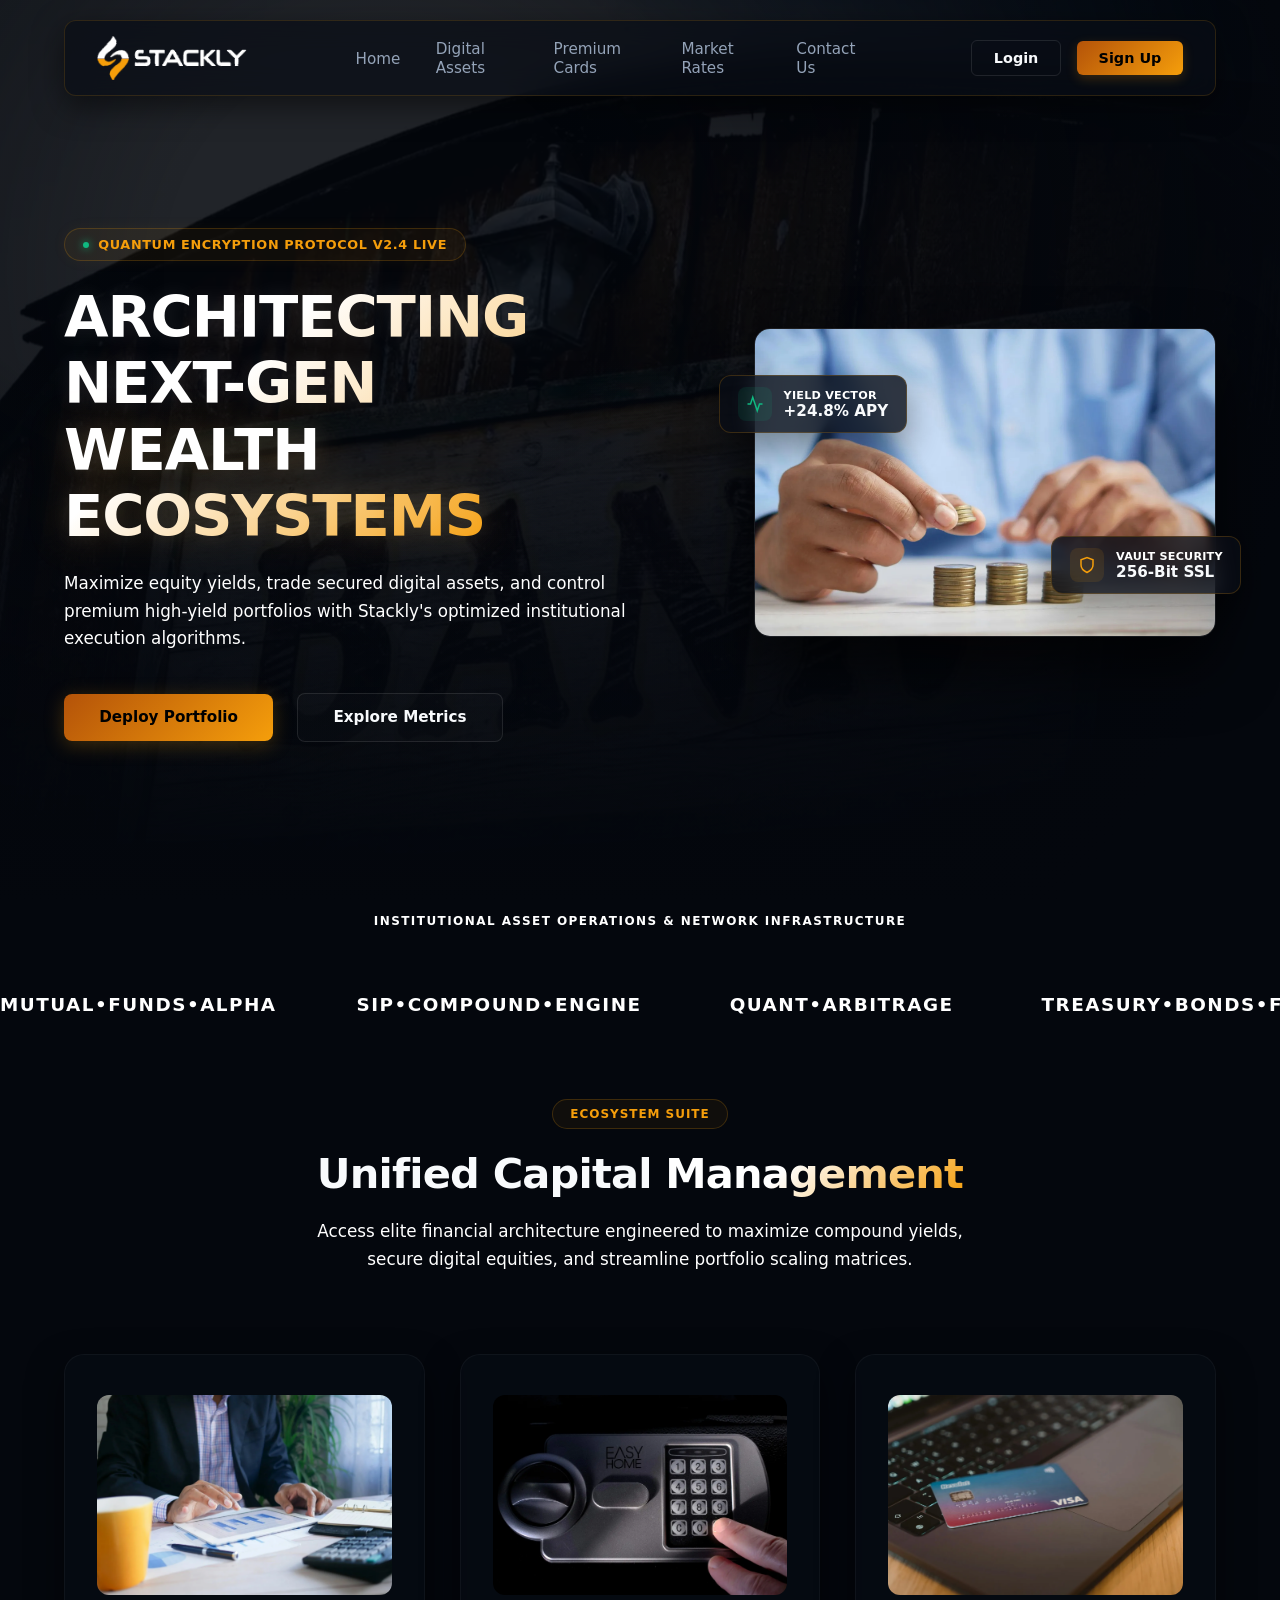
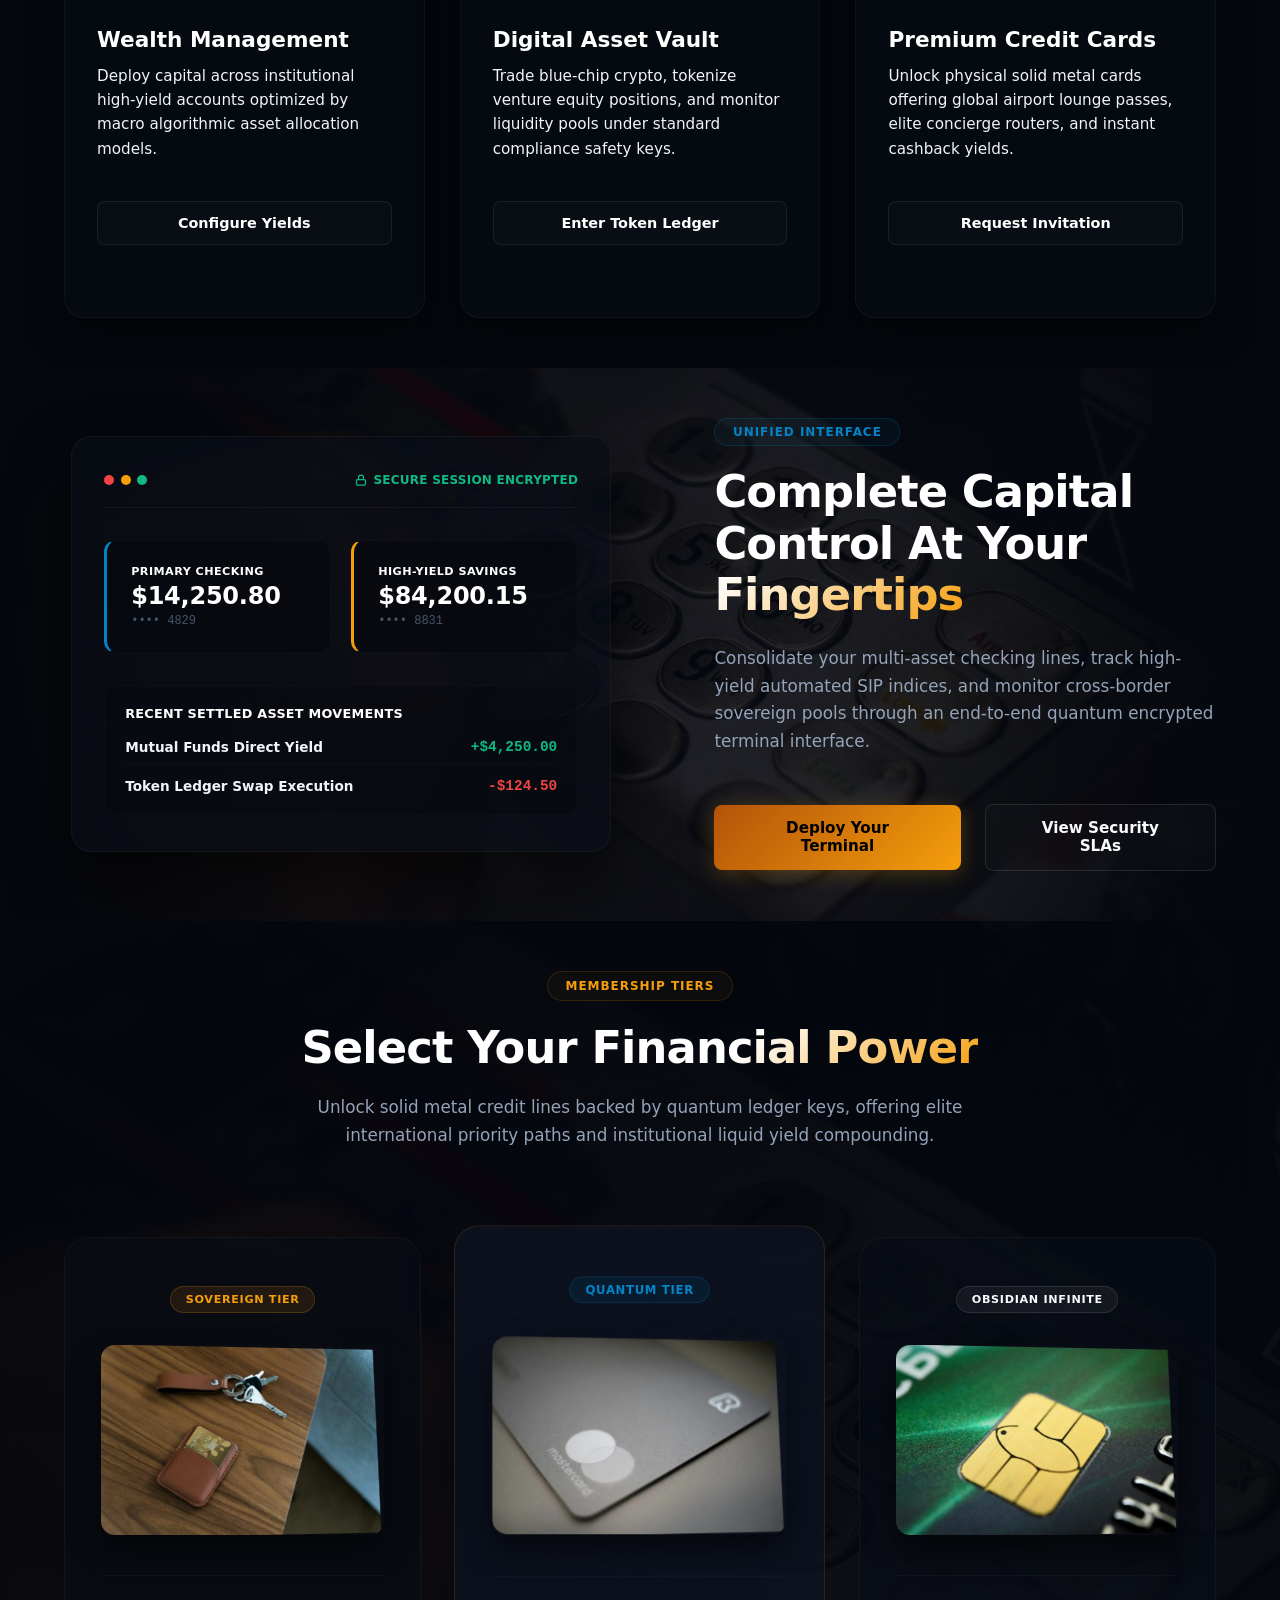
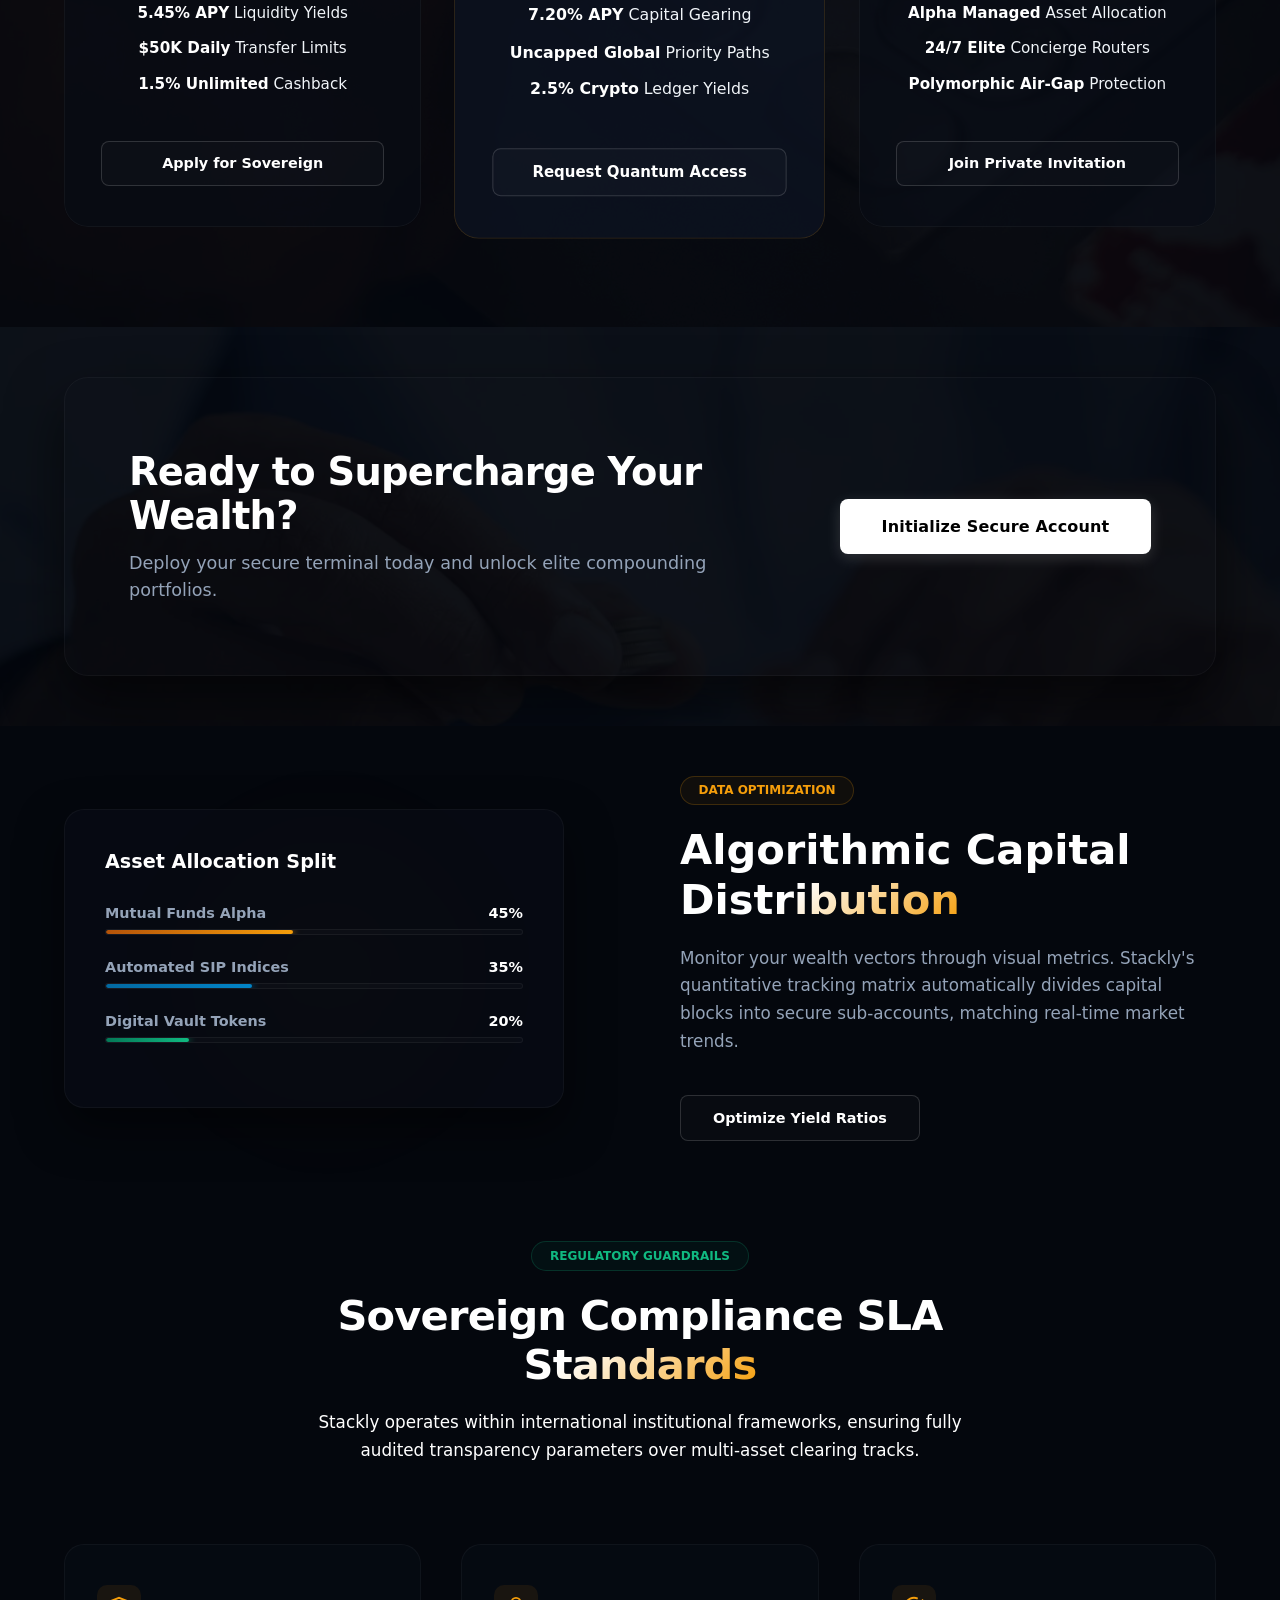
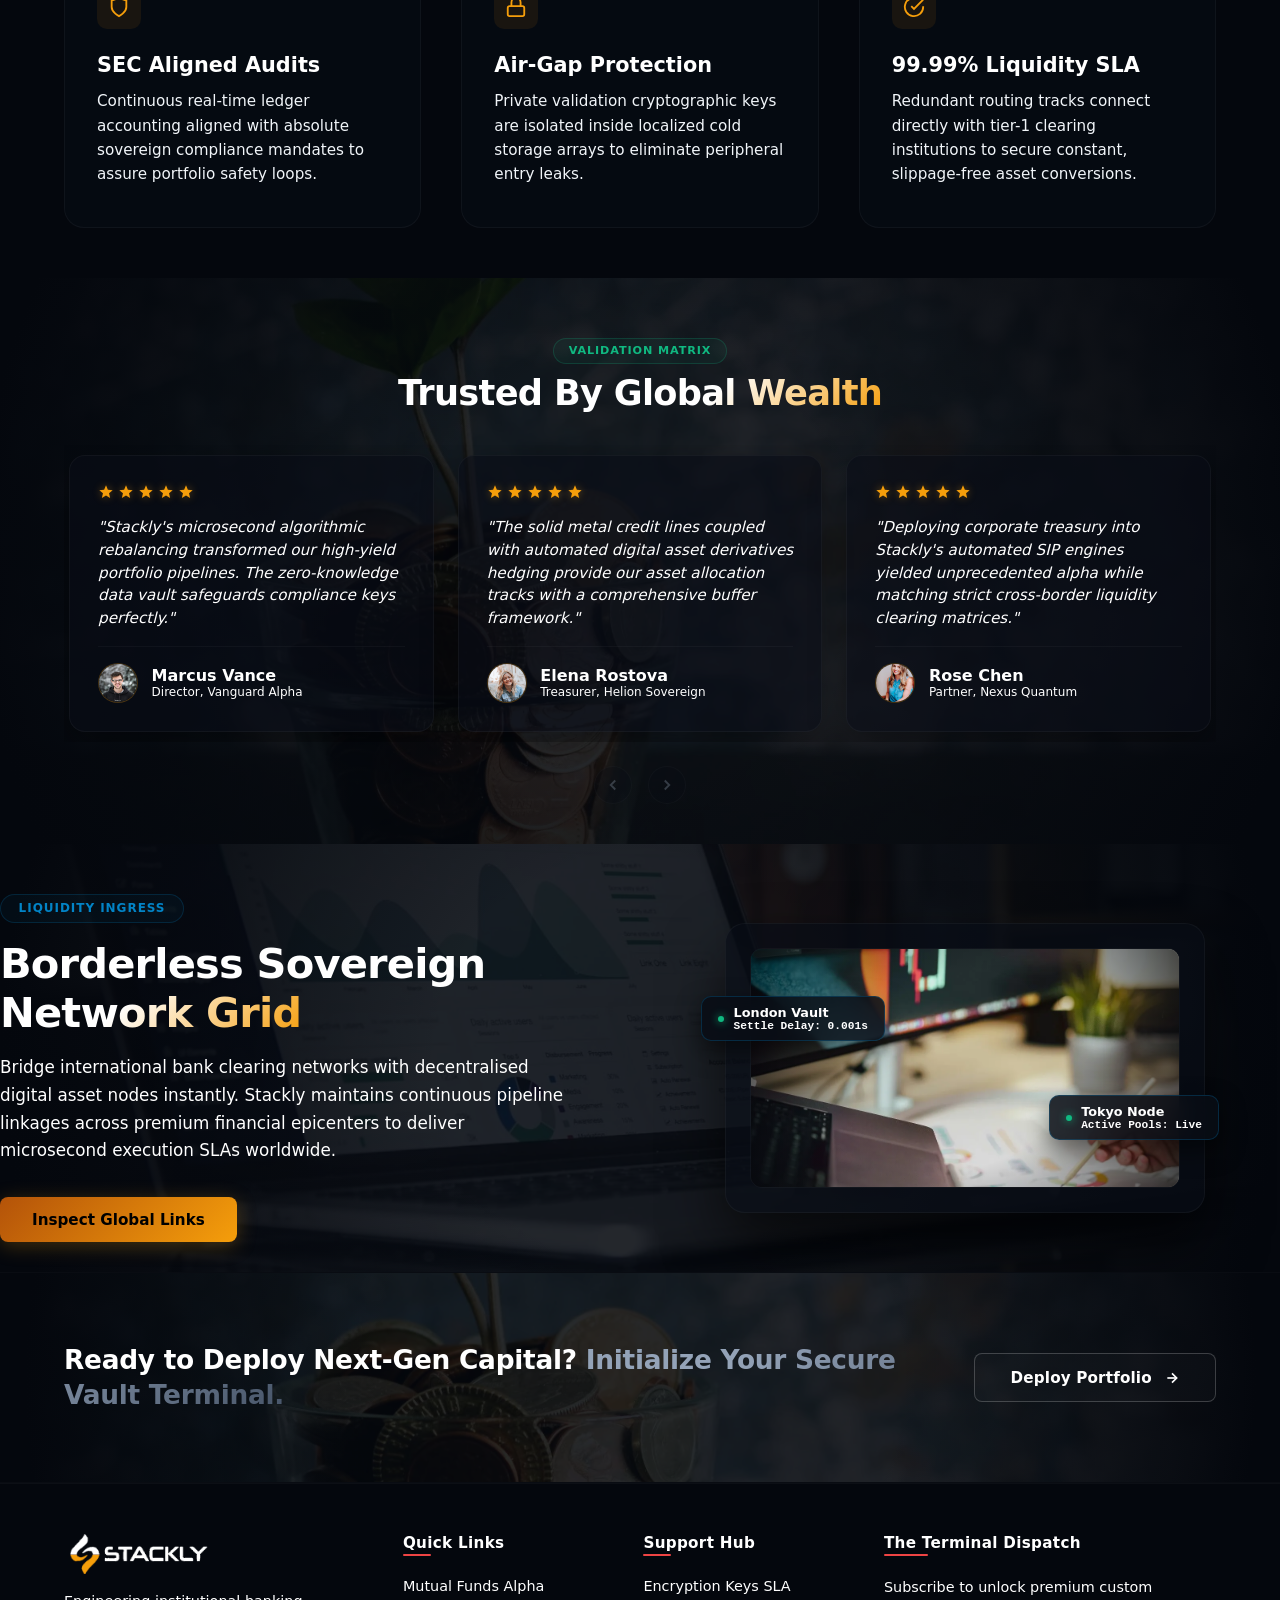
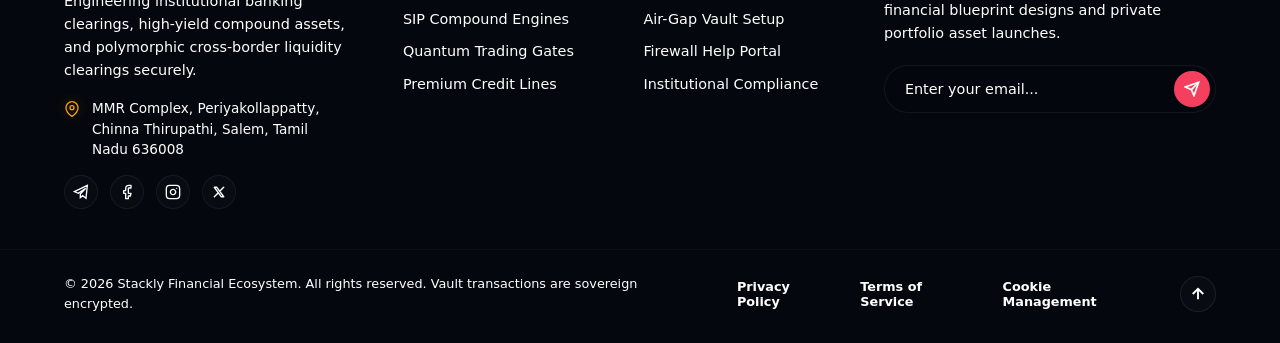
==== commit c4505e9b: "Hamburger fixed" ====
--- a/index.html
+++ b/index.html
@@ -76,193 +76,177 @@
   
 
     <!-- Floating Transparent Header -->
- <!-- Floating Transparent Header -->
 <header class="navbar-wrapper">
-    <div class="navbar-container">
-        
-        <!-- Zone 1: Brand Logo Container Area -->
-        <div class="brand-logo" id="logoBtn">
-            <img src="./Assests/logo.webp" alt="Stackly Logo" class="brand-img-fallback">
-           
+        <div class="navbar-container">
+            
+            
+            <div class="brand-logo" id="logoBtn" title="Refresh Secure Vault Terminal">
+                <img src="./Assests/logo.webp" alt="Stackly Secure Finance Logo" class="brand-img-fallback">
+                
+            </div>
+
+            <!-- Zone 2: Centered Navigation Menu List (Transforms into 75% wide drawer on mobile) -->
+            <ul class="nav-links" id="navLinks">
+                <li><a href="#home" class="nav-item">Home</a></li>
+                <li><a href="#crypto" class="nav-item">Digital Assets</a></li>
+                <li><a href="#cards" class="nav-item">Premium Cards</a></li>
+                <li><a href="#rates" class="nav-item">Market Rates</a></li>
+                <li><a href="#contact" class="nav-item">Contact Us</a></li>
+                
+                <!-- Mobile View Specific Auth Buttons (Hidden on Desktop) -->
+                <div class="auth-group mobile-only-auth">
+                    <a href="404.html" class="btn-auth btn-login">Login</a>
+                    <a href="404.html" class="btn-auth btn-signup">Sign Up</a>
+                </div>
+            </ul>
+            
+            <!-- Zone 3: Desktop View Specific Auth Buttons (Hidden on Mobile) -->
+            <div class="auth-group desktop-only-auth">
+                <a href="404.html" class="btn-auth btn-login">Login</a>
+                <a href="404.html" class="btn-auth btn-signup">Sign Up</a>
+            </div>
+
+            <!-- Mobile View Hamburger Icon Button Interface -->
+            <button class="hamburger-trigger" id="hamburgerToggle" aria-label="Toggle Navigation Menu">
+                <span class="bar"></span>
+                <span class="bar"></span>
+                <span class="bar"></span>
+            </button>
+
         </div>
-
-        <!-- Zone 2: Centered Navigation Menu List -->
-        <ul class="nav-links" id="navLinks">
-            <li><a href="#home" class="nav-item">Home</a></li>
-            <li><a href="#crypto" class="nav-item">Digital Assets</a></li>
-            <li><a href="#cards" class="nav-item">Premium Cards</a></li>
-            <li><a href="#rates" class="nav-item">Market Rates</a></li>
-            <li><a href="#contact" class="nav-item">Contact Us</a></li>
-            
-            <!-- Mobile View Specific Auth Buttons (Hidden on Desktop) -->
-            <div class="auth-group mobile-only-auth">
-                <a href="#login" class="btn-auth btn-login">Login</a>
-                <a href="#signup" class="btn-auth btn-signup">Sign Up</a>
-            </div>
-        </ul>
-        
-        <!-- Zone 3: Desktop View Specific Auth Buttons (Hidden on Mobile) -->
-        <div class="auth-group desktop-only-auth">
-            <a href="#login" class="btn-auth btn-login">Login</a>
-            <a href="#signup" class="btn-auth btn-signup">Sign Up</a>
-        </div>
-
-        <!-- Mobile View Hamburger Icon Button Interface -->
-        <button class="hamburger-trigger" id="hamburgerToggle" aria-label="Toggle Navigation Menu">
-            <span class="bar"></span>
-            <span class="bar"></span>
-            <span class="bar"></span>
-        </button>
-
-    </div>
-</header>
-<div class="menu-overlay" id="menuOverlay"></div>
+    </header>
+    
+    <!-- Dim Dark Screen Background Overlay veil -->
+    <div class="menu-overlay" id="menuOverlay"></div>
 
 <script>
-  document.addEventListener("DOMContentLoaded", () => {
-
-    /* ===============================
-       NAVBAR ELEMENTS
-    =============================== */
-
-    const logoBtn = document.getElementById("logoBtn");
-    const hamburgerToggle = document.getElementById("hamburgerToggle");
-    const navLinks = document.getElementById("navLinks");
-    const menuOverlay = document.getElementById("menuOverlay");
-    const navItems = document.querySelectorAll(".nav-item");
-
-    /* ===============================
-       LOGO REFRESH
-    =============================== */
-
+      document.addEventListener('DOMContentLoaded', () => {
+    
+    // Core Layout Interaction Handles Declarations
+    const logoBtn = document.getElementById('logoBtn');
+    const hamburgerToggle = document.getElementById('hamburgerToggle');
+    const navLinks = document.getElementById('navLinks');
+    const menuOverlay = document.getElementById('menuOverlay');
+    const navItems = document.querySelectorAll('.nav-item');
+
+    // ==========================================================================
+    // 1. BRAND LOGO HARD PAGE REFRESH ENGINE
+    // ==========================================================================
     if (logoBtn) {
-        logoBtn.addEventListener("click", () => {
-            window.location.reload();
+        logoBtn.addEventListener('click', (event) => {
+            event.preventDefault();
+            window.location.reload(); // Invokes immediate native hard page document refresh loop
         });
     }
 
-    /* ===============================
-       MOBILE MENU
-    =============================== */
-
+    // ==========================================================================
+    // 2. GLASSMORPHISM AUTO-SCROLL MONITOR
+    // ==========================================================================
+    window.addEventListener('scroll', () => {
+        const headerNode = document.querySelector('.navbar-wrapper');
+        if (headerNode) {
+            if (window.scrollY > 30) {
+                headerNode.classList.add('scrolled');
+            } else {
+                headerNode.classList.remove('scrolled');
+            }
+        }
+    });
+
+    // ==========================================================================
+    // 3. RESPONSIVE HAMBURGER & 75% SIDEBAR DRAWER MASTER CONTROLLERS
+    // ==========================================================================
     function openMenu() {
-        hamburgerToggle.classList.add("active");
-        navLinks.classList.add("open");
-        menuOverlay.classList.add("active");
-        document.body.classList.add("scroll-locked");
+        if (hamburgerToggle && navLinks && menuOverlay) {
+            hamburgerToggle.classList.add('active');
+            navLinks.classList.add('open');
+            menuOverlay.classList.add('active');
+            
+            // FREEZES BACKGROUND SCROLLING: Symmetrically locks window views across both root body & html tags
+            document.body.classList.add('scroll-locked');
+            document.documentElement.classList.add('scroll-locked');
+        }
     }
 
     function closeMenu() {
-        hamburgerToggle.classList.remove("active");
-        navLinks.classList.remove("open");
-        menuOverlay.classList.remove("active");
-        document.body.classList.remove("scroll-locked");
+        if (hamburgerToggle && navLinks && menuOverlay) {
+            hamburgerToggle.classList.remove('active');
+            navLinks.classList.remove('open');
+            menuOverlay.classList.remove('active');
+            
+            // ALLOWS SCROLLING AGAIN: Wipes constraint classes to return liquid background tracking instantly
+            document.body.classList.remove('scroll-locked');
+            document.documentElement.classList.remove('scroll-locked');
+        }
     }
 
     if (hamburgerToggle) {
-        hamburgerToggle.addEventListener("click", () => {
-
-            if (navLinks.classList.contains("open")) {
+        hamburgerToggle.addEventListener('click', () => {
+            if (navLinks && navLinks.classList.contains('open')) {
                 closeMenu();
             } else {
                 openMenu();
             }
-
         });
     }
-
+    
     if (menuOverlay) {
-        menuOverlay.addEventListener("click", closeMenu);
+        menuOverlay.addEventListener('click', closeMenu);
     }
 
+    // Automatically close mobile menu and unlock scrolling if a user hits any active navigation link anchor choice
     navItems.forEach(item => {
-        item.addEventListener("click", closeMenu);
+        item.addEventListener('click', closeMenu);
     });
 
-    /* ===============================
-       INVESTMENT CAROUSEL
-    =============================== */
-
-    const track = document.getElementById("carouselTrack");
-    const prevBtn = document.getElementById("carouselPrev");
-    const nextBtn = document.getElementById("carouselNext");
-
-    if (track && prevBtn && nextBtn) {
-
-        let currentIndex = 0;
-
-        function itemsPerView() {
-            if (window.innerWidth > 1024) return 3;
-            if (window.innerWidth > 768) return 2;
-            return 1;
+    // ==========================================================================
+    // 4. GLOBAL INTERCEPTION ROUTER FOR 404 TEMPLATE TARGETS
+    // ==========================================================================
+    const secureLinks404 = document.querySelectorAll('a[href="404.html"], .btn-auth');
+
+    secureLinks404.forEach(link => {
+        link.addEventListener('click', (event) => {
+            event.preventDefault(); 
+            closeMenu(); // Safeguard: shut open drawers before navigation transitions
+            
+            const interfaceSegmentName = link.textContent.trim() || "Secure Gateway Module";
+            alert(`🔍 Stackly Route Monitor:\n\n"${interfaceSegmentName}" has been routed into a 404 navigation point safely!`);
+            window.location.href = "404.html";
+        });
+    });
+
+    // ==========================================================================
+    // 5. SAFETY CANVAS CLEAN SWEEP OVERRIDE
+    // ==========================================================================
+    window.addEventListener('resize', () => {
+        // Auto-unlocks page scrolling if window workspace scales dynamically back up past mobile limits
+        if (window.innerWidth > 1024) {
+            closeMenu(); 
         }
-
-        function updateCarousel() {
-
-            const cards = document.querySelectorAll(".investment-card");
-
-            if (!cards.length) return;
-
-            const visible = itemsPerView();
-            const maxIndex = Math.max(0, cards.length - visible);
-
-            currentIndex = Math.max(0, Math.min(currentIndex, maxIndex));
-
-            const gap = parseFloat(getComputedStyle(track).gap) || 0;
-            const cardWidth = cards[0].offsetWidth;
-
-            track.style.transform =
-                `translateX(-${currentIndex * (cardWidth + gap)}px)`;
-
-            prevBtn.style.opacity = currentIndex === 0 ? "0.4" : "1";
-            prevBtn.style.pointerEvents = currentIndex === 0 ? "none" : "auto";
-
-            nextBtn.style.opacity = currentIndex === maxIndex ? "0.4" : "1";
-            nextBtn.style.pointerEvents = currentIndex === maxIndex ? "none" : "auto";
+    });
+});
+
+// --- 14. PRELOADER TERMINAL INTERFACE COMPLETE DETECTION & NAVBAR REVELATION ENGINE ---
+document.addEventListener('DOMContentLoaded', () => {
+    const preloaderElement = document.getElementById('preloader');
+    const masterNavbarWrapper = document.querySelector('.navbar-wrapper');
+
+    // Simulate standard preloader duration timing catch up curves loops
+    // Change the timeout delay milliseconds metrics to match your exact loader animation timing config
+    setTimeout(() => {
+        if (preloaderElement) {
+            // 1. Fade out and disable the preloader screen overlays interface canvas
+            preloaderElement.style.opacity = '0';
+            preloaderElement.style.visibility = 'hidden';
         }
 
-        nextBtn.addEventListener("click", () => {
-
-            const cards = document.querySelectorAll(".investment-card");
-
-            if (currentIndex < cards.length - itemsPerView()) {
-                currentIndex++;
-                updateCarousel();
-            }
-
-        });
-
-        prevBtn.addEventListener("click", () => {
-
-            if (currentIndex > 0) {
-                currentIndex--;
-                updateCarousel();
-            }
-
-        });
-
-        let resizeTimer;
-
-        window.addEventListener("resize", () => {
-
-            clearTimeout(resizeTimer);
-
-            resizeTimer = setTimeout(() => {
-
-                updateCarousel();
-
-                if (window.innerWidth > 912) {
-                    closeMenu();
-                }
-
-            }, 100);
-
-        });
-
-        updateCarousel();
-    }
-
+        // 2. Safely reveal the premium glassmorphic navigation header capsule bar after the loader drops out
+        if (masterNavbarWrapper) {
+            masterNavbarWrapper.classList.add('navbar-visible');
+        }
+    }, 2500); // 2500ms matches the 2.5s progress-bar loading animation timeline
 });
+
 </script>
 
 
--- a/style.css
+++ b/style.css
@@ -205,12 +205,15 @@
 /* ==========================================================================
    STACKLY GLOBAL STYLING VARIABLES & RESET CORES
    ========================================================================== */
+/* ==========================================================================
+   STACKLY GLOBAL STYLING VARIABLES & RESET CORES
+   ========================================================================== */
 :root {
     --bg-primary: #04070d;
     --gold-glow: #f59e0b;
     --gold-dim: #b45309;
     --text-light: #f8fafc;
-    --text-muted: white;
+    --text-muted: #94a3b8;
     --navbar-blur: rgba(9, 13, 22, 0.7);
     --border-glow: rgba(245, 158, 11, 0.15);
 }
@@ -222,28 +225,41 @@
     font-family: 'Segoe UI', system-ui, -apple-system, sans-serif;
 }
 
-/* Scroll lock state toggled by your JavaScript engine to freeze background canvas tracking */
+/* Rigid scroll lock states toggled by your JavaScript engine to completely freeze background tracking */
 body.scroll-locked,
-html.scroll-locked{
-    overflow:hidden;
+html.scroll-locked {
+    overflow: hidden !important;
+    height: 100vh !important;
+    position: fixed !important;
+    width: 100% !important;
 }
 
 /* ==========================================================================
-   FLOATING HEADER CORE STRUCTURES (PREVENTS HEIGHT COLLAPSE FLATTENING)
+   FLOATING HEADER CORE ARCHITECTURE
    ========================================================================== */
-
-/* The outer float frame container strip wrapper */
+/* Floating Header Container Outer Wrap (Updated Visibility Initial State) */
 .navbar-wrapper {
     position: fixed !important;
     top: 20px !important;
     left: 0 !important;
     width: 100% !important;
-    z-index: 9998 !important;
     padding: 0 5% !important;
     box-sizing: border-box !important;
-}
-
-/* The balanced flexbox alignment housing panel row */
+    z-index: 99999 !important; 
+    
+    /* CRITICAL INITIAL LOCKS: Keeps header completely hidden while page is preloading */
+    opacity: 0;
+    visibility: hidden;
+    transition: opacity 0.6s ease, visibility 0.6s ease;
+}
+
+/* New Operational State Class: Pushed dynamically by your script when the loader finishes */
+.navbar-wrapper.navbar-visible {
+    opacity: 1 !important;
+    visibility: visible !important;
+}
+
+
 .navbar-container {
     max-width: 1400px;
     margin: 0 auto;
@@ -257,17 +273,21 @@
     justify-content: space-between; 
     align-items: center;
     box-shadow: 0 10px 30px rgba(0, 0, 0, 0.5);
-    transition: box-shadow 0.3s ease, border-color 0.3s ease;
-}
-
-.navbar-container:hover {
-    border-color: rgba(245, 158, 11, 0.3);
-    box-shadow: 0 10px 40px rgba(245, 158, 11, 0.08);
+    transition: all 0.4s cubic-bezier(0.165, 0.84, 0.44, 1);
+    gap: 10%;
 }
 
 /* ==========================================================================
-   ZONE 1: INTERACTIVE BRAND IDENTITY LOGO
+   GLASSMORPHISM SCROLL ACTIVE ANIMATIONS
    ========================================================================== */
+.navbar-wrapper.scrolled .navbar-container {
+    background: rgba(4, 7, 13, 0.85) !important; /* Darkens opacity on layout scroll */
+    border-color: rgba(245, 158, 11, 0.35) !important; /* Intensifies gold glowing borders */
+    box-shadow: 0 15px 40px rgba(0, 0, 0, 0.8), 0 0 25px rgba(245, 158, 11, 0.12) !important;
+    padding: 0.6rem 2rem !important; /* Compresses header row height slightly for a sleeker profile */
+}
+
+/* --- ZONE 1: BRAND LOGO --- */
 .brand-logo {
     display: flex;
     align-items: center;
@@ -275,33 +295,30 @@
     cursor: pointer;
     flex-shrink: 0;
     user-select: none;
+    max-width: 45% !important;
 }
 
 .brand-img-fallback {
+    height: 50px; 
     width: 150px;
-    height: 50px;
     object-fit: contain;
-   
-    border-radius: 6px; 
-    transition: transform 0.3s ease;
+    transition: transform 0.3s cubic-bezier(0.165, 0.84, 0.44, 1);
 }
 
 .brand-logo:hover .brand-img-fallback {
-    transform: scale(1.08) rotate(3deg);
+    transform: scale(1.05) rotate(2deg);
 }
 
 .brand-logo span {
     font-size: 1.35rem;
     font-weight: 700;
     letter-spacing: 0.03em;
-   
+    background: linear-gradient(135deg, #ffffff 40%, var(--gold-glow) 100%);
     -webkit-background-clip: text;
     -webkit-text-fill-color: transparent;
 }
 
-/* ==========================================================================
-   ZONE 2: CENTERED ROUTING NAVIGATION LINKS (DESKTOP STATE)
-   ========================================================================== */
+/* --- ZONE 2: NAVIGATION LINKS (DESKTOP MODE) --- */
 .nav-links {
     display: flex;
     align-items: center;
@@ -325,7 +342,6 @@
     text-shadow: 0 0 10px rgba(255, 255, 255, 0.25);
 }
 
-/* Slid-over underlines neon golden highlights path tracks on item hover states */
 .nav-item::after {
     content: '';
     position: absolute;
@@ -342,9 +358,7 @@
     width: 100%;
 }
 
-/* ==========================================================================
-   ZONE 3: RE-USABLE ACTIONS GROUP GLOBAL STYLING UTILITIES
-   ========================================================================== */
+/* --- ZONE 3: RE-USABLE ACTIONS GROUP GLOBAL UTILITIES --- */
 .auth-group {
     display: flex;
     align-items: center;
@@ -384,37 +398,39 @@
     box-shadow: 0 6px 15px rgba(245, 158, 11, 0.4);
 }
 
-/* Visibility toggles filtering configurations between layouts formats */
 .mobile-only-auth { display: none; }
 .desktop-only-auth { display: flex; }
 
-/* ==========================================================================
-   RESPONSIVE VIEWPANELS HARDWARE INTERFACES MODIFIERS (MOBILE VIEW CORES)
-   ========================================================================== */
-
-/* Hamburger menu toggle button architecture */
+/* Hamburger Icon Trigger Layout Button */
 .hamburger-trigger {
-    display: none;
-    flex-direction: column;
-    justify-content: space-between;
-    width: 24px;
-    height: 18px;
-    background: transparent;
-    border: none;
-    cursor: pointer;
-    z-index: 10000;
-    padding: 0;
+    display: none; 
+    flex-direction: column !important;
+    justify-content: space-between !important;
+    align-items: center !important;
+    width: 26px !important; 
+    height: 18px !important;
+    background: transparent !important;
+    border: none !important;
+    outline: none !important;
+    cursor: pointer !important;
+    padding: 0 !important;
+    margin: 0 !important;
+    flex-shrink: 0 !important;
+    z-index: 100005 !important;
 }
 
 .hamburger-trigger .bar {
-    width: 100%;
-    height: 2px;
-    background-color: var(--text-light);
-    border-radius: 2px;
-    transition: all 0.3s cubic-bezier(0.4, 0, 0.2, 1);
-}
-
-/* Ambient shadow overlay frame covering page behind drawer */
+    display: block !important;
+    width: 100% !important;
+    height: 2px !important;
+    background-color: #ffffff !important; /* FORCES HIGH-CONTRAST SOLID WHITE AGAINST DARK BACKGROUNDS */
+    border-radius: 2px !important;
+    box-shadow: 0 0 10px rgba(255, 255, 255, 0.3);
+    transition: all 0.3s cubic-bezier(0.165, 0.84, 0.44, 1) !important;
+    will-change: transform, opacity;
+}
+
+/* Dim Dark Screen Background Overlay layer */
 .menu-overlay {
     position: fixed;
     top: 0;
@@ -435,66 +451,67 @@
     visibility: visible;
 }
 
-/* Mobile Adaptive Breakpoint Matrix */
-@media (max-width: 912px) {
-    .hamburger-trigger { display: flex; }
-    .desktop-only-auth { display: none; }
-    .mobile-only-auth { display: flex; width: 100%; margin-top: auto; }
-
-    /* Transforms Zone 2 into a clean 74% Wide Side Drawer Panel Screen */
+/* ==========================================================================
+   RESPONSIVE LAYOUT ENGINE VIEWPADS BREAKPOINTS
+   ========================================================================== */
+@media (max-width: 1024px) {
+    .hamburger-trigger { display: flex !important; }
+    .desktop-only-auth { display: none !important; }
+    .mobile-only-auth { display: flex !important; width: 100%; margin-top: auto; }
+
+    /* Transforms Zone 2 into your requested 75% wide Side Drawer Screen Panel */
     .nav-links {
-        position: fixed;
-        top: 0;
+        position: fixed !important;
+        top: 0 !important;
         right: -100%; /* Hides the drawer off-screen completely */
-        width: 74% !important; /* Forces your requested 74% container width limit */
-        height: 100vh;
-        background: #090e18;
-        border-left: 1px solid var(--border-glow);
-        padding: 6rem 2rem 3rem 2rem;
-        flex-direction: column;
-        justify-content: flex-start;
-        align-items: flex-start;
-        gap: 2rem;
-        margin: 0;
-        z-index: 9997;
-        box-shadow: -15px 0 40px rgba(0,0,0,0.6);
-        transition: right 0.4s cubic-bezier(0.4, 0, 0.2, 1);
-    }
-
-    /* JavaScript toggled active animation drawer container slide-in entry flag */
+        width: 75% !important; /* SPECIFIC PARAMETER SPEC: Forced exact 75% side drawer width */
+        height: 100vh !important;
+        background: #090e18 !important;
+        border-left: 1px solid var(--border-glow) !important;
+        padding: 6rem 2rem 3rem 2rem !important;
+        flex-direction: column !important;
+        justify-content: flex-start !important;
+        align-items: flex-start !important;
+        gap: 2rem !important;
+        margin: 0 !important;
+        z-index: 9997 !important;
+        box-shadow: -15px 0 40px rgba(0,0,0,0.6) !important;
+        transition: right 0.4s cubic-bezier(0.4, 0, 0.2, 1) !important;
+    }
+
     .nav-links.open { 
-        right: 0; 
+        right: 0 !important; 
     }
 
     .nav-links .auth-group {
-        flex-direction: column;
-        gap: 1rem;
+        flex-direction: column !important;
+        gap: 1rem !important;
+        width: 100% !important;
     }
 
     .nav-links .btn-auth {
-        width: 100%;
-        text-align: center;
-        padding: 0.8rem;
+        width: 100% !important;
+        text-align: center !important;
+        padding: 0.8rem !important;
     }
 
     .nav-item {
-        font-size: 1.15rem;
-        width: 100%;
-        display: block;
-    }
-
-    /* Morph hamburger lines into an 'X' geometry on state changes triggers */
+        font-size: 1.15rem !important;
+        width: 100% !important;
+        display: block !important;
+    }
+
+    /* Morph hamburger lines into an 'X' geometry shape on active open state changes */
     .hamburger-trigger.active .bar:nth-child(1) {
-        transform: translateY(8px) rotate(45deg);
-        background-color: var(--gold-glow);
+        transform: translateY(8px) rotate(45deg) !important;
+        background-color: var(--gold-glow) !important;
     }
     .hamburger-trigger.active .bar:nth-child(2) { 
-        opacity: 0; 
+        opacity: 0 !important; 
     }
     .hamburger-trigger.active .bar:nth-child(3) {
-        transform: translateY(-8px) rotate(-45deg);
-        background-color: var(--gold-glow);
-    }
-}
-
-
+        transform: translateY(-8px) rotate(-45deg) !important;
+        background-color: var(--gold-glow) !important;
+    }
+}
+
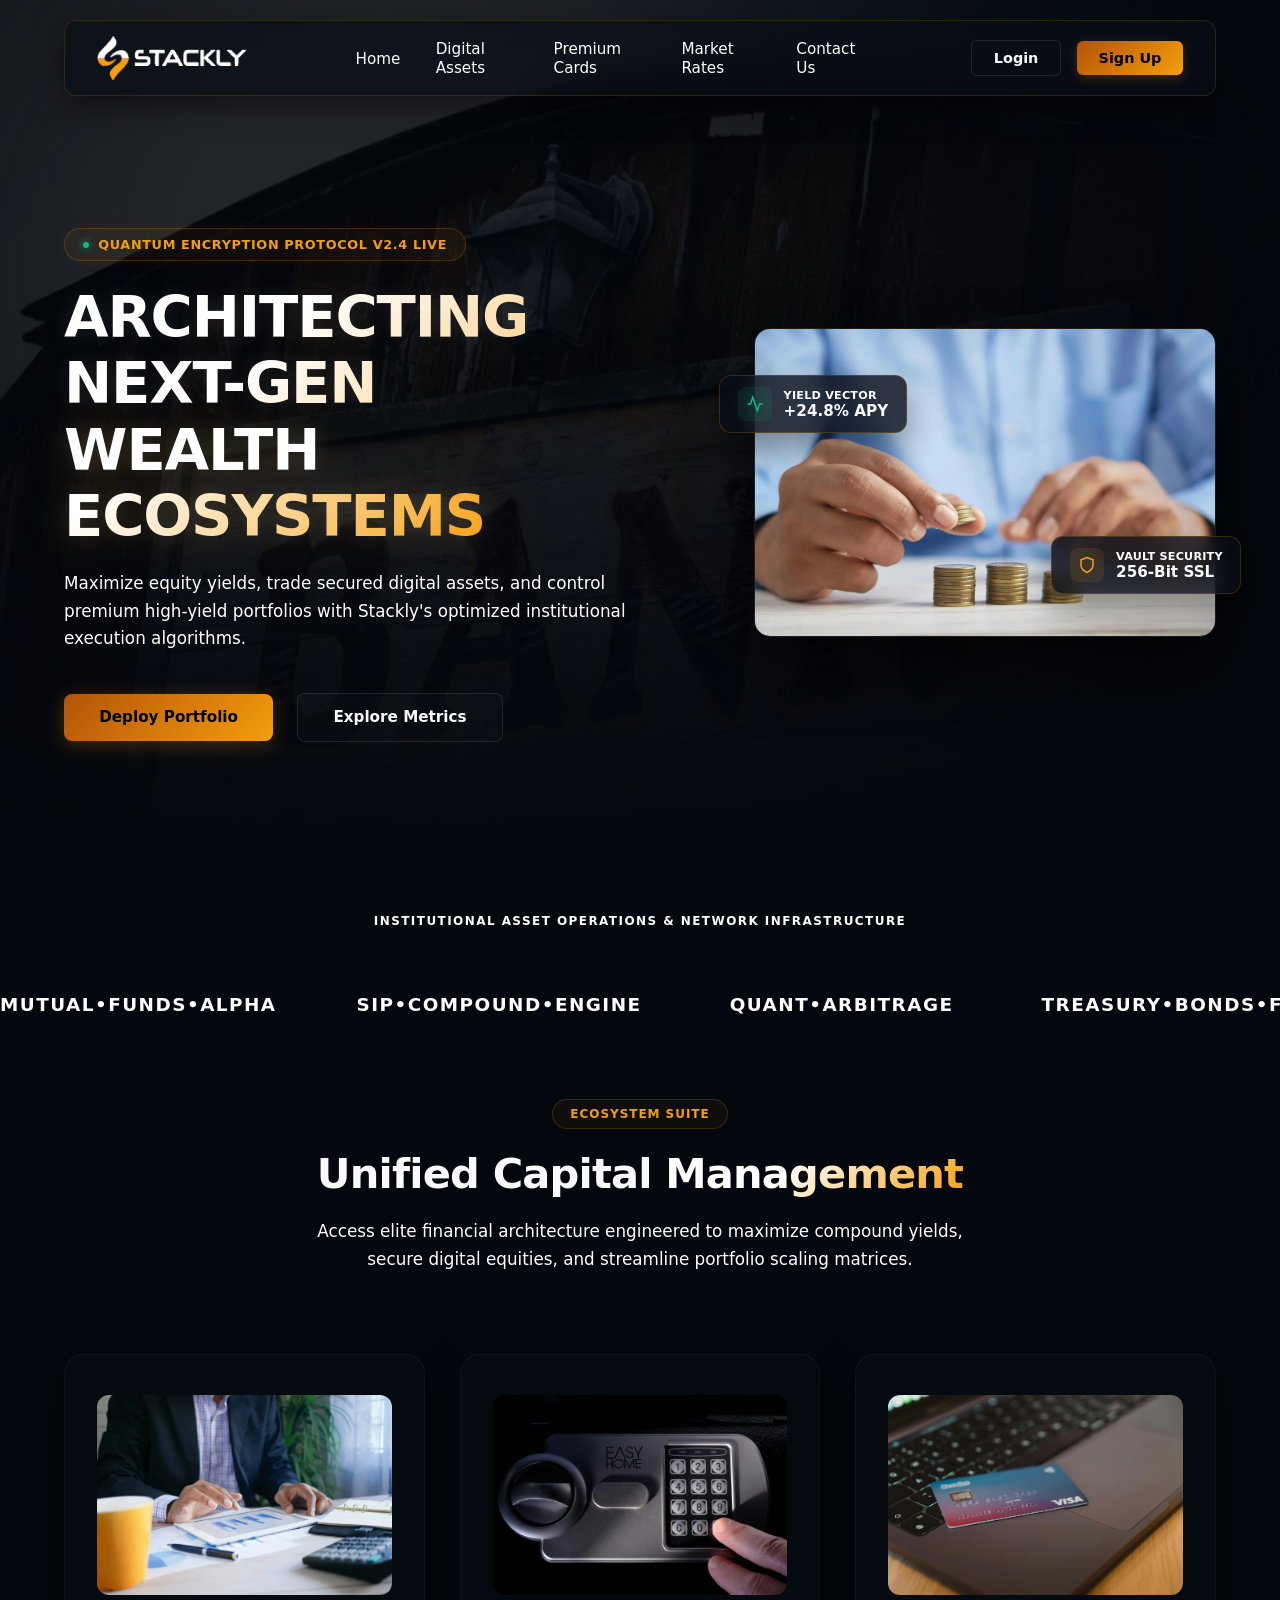
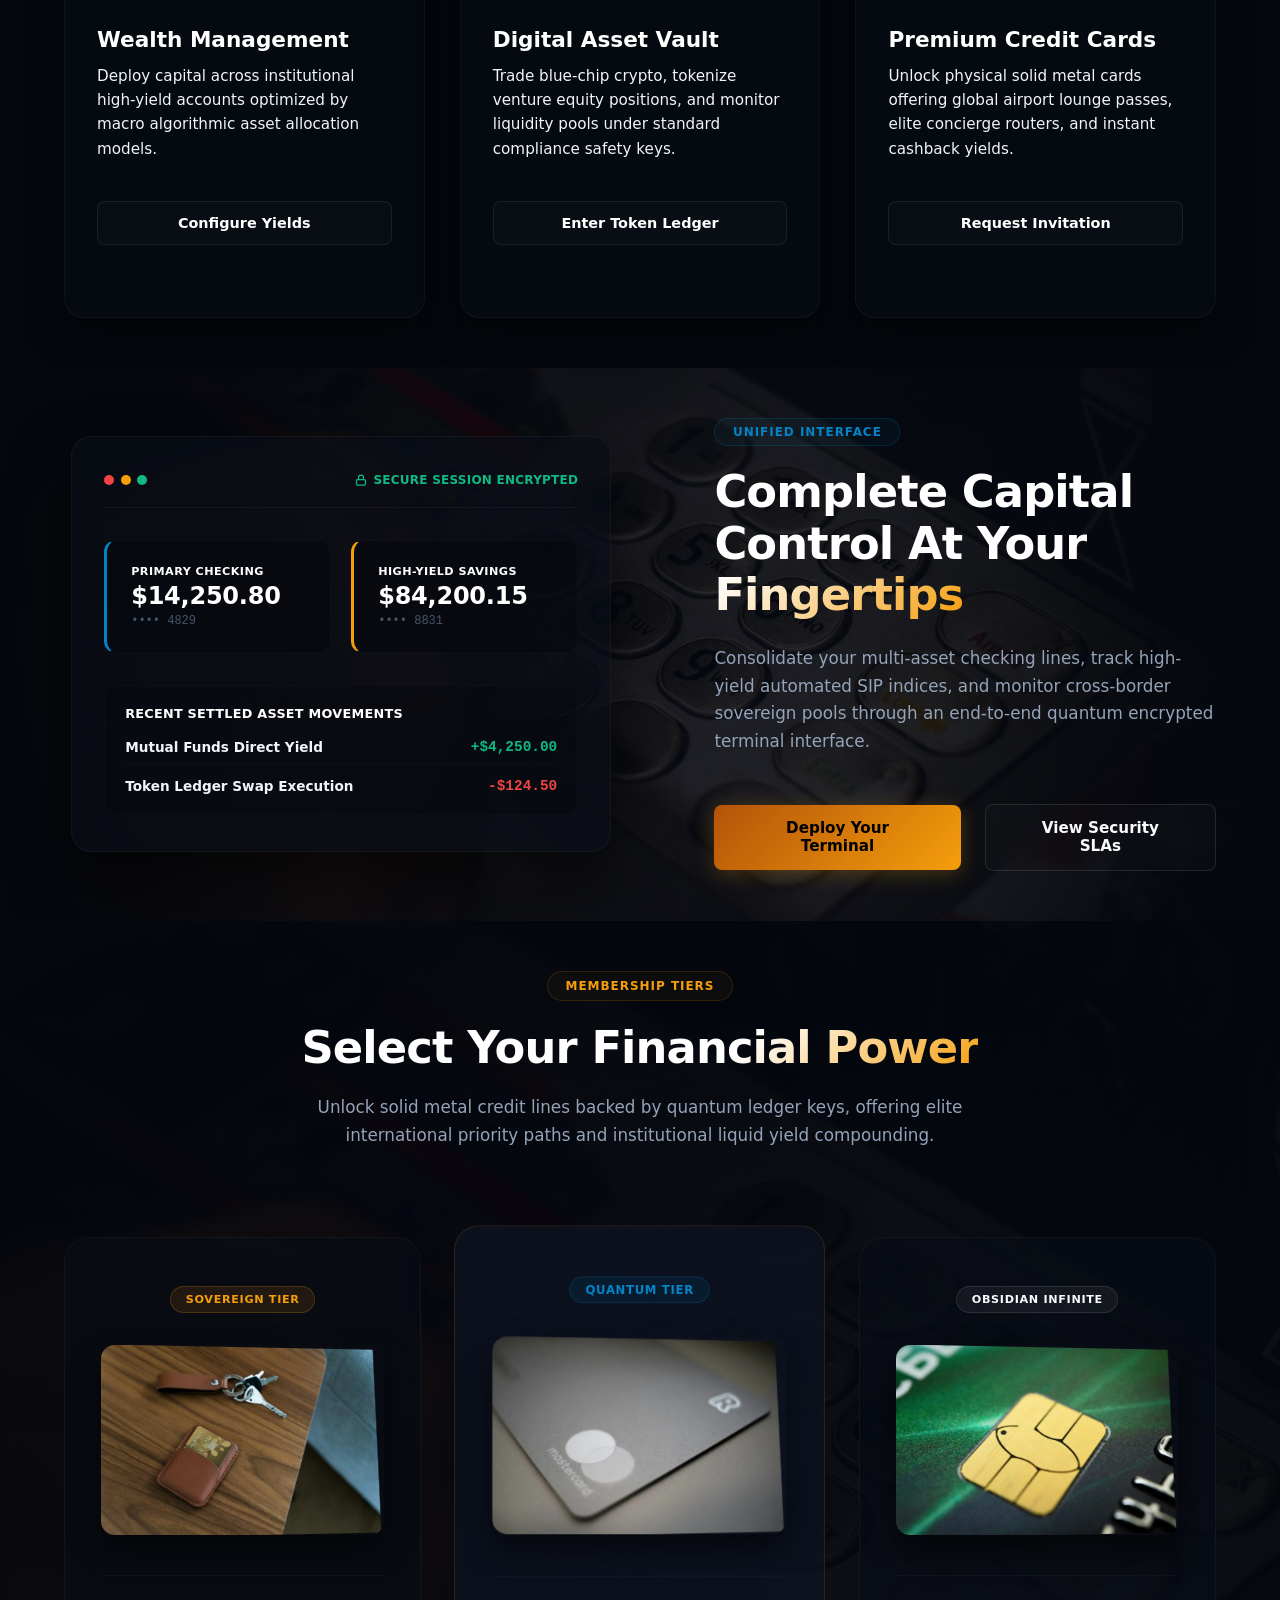
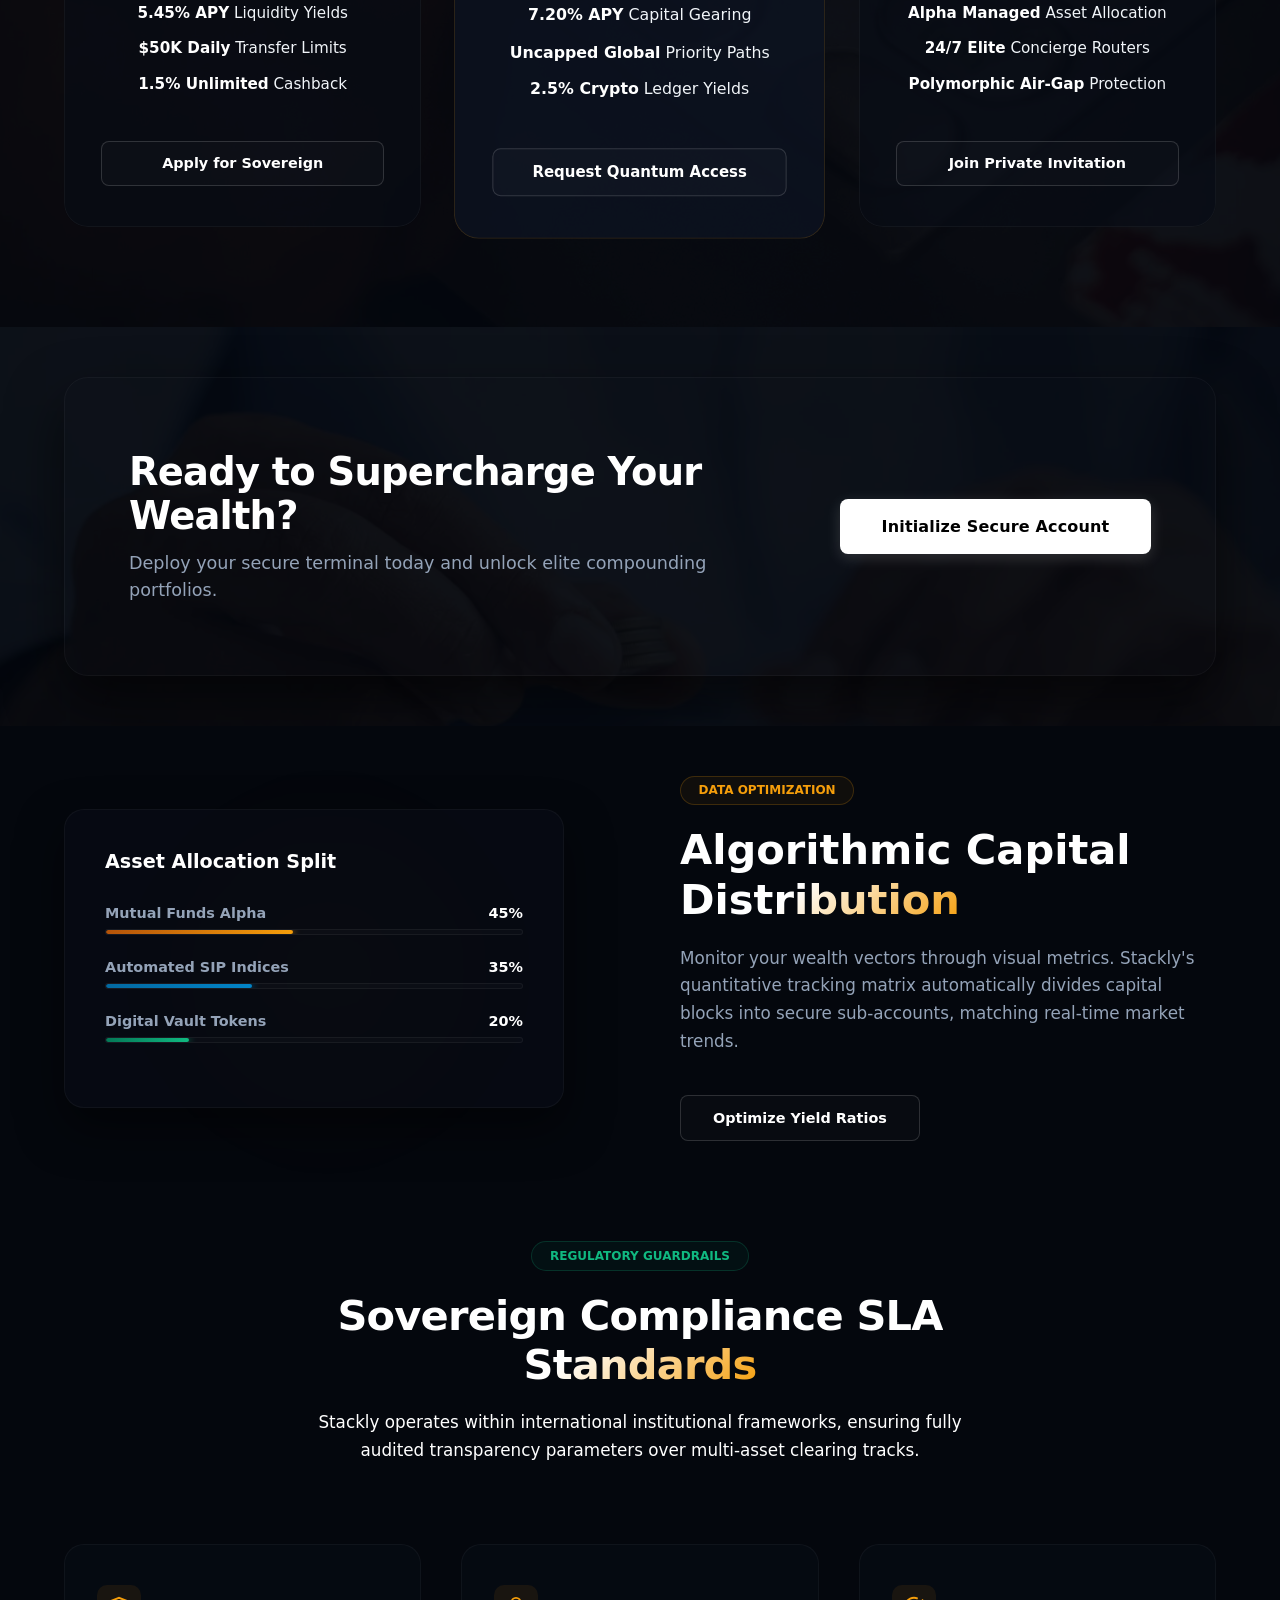
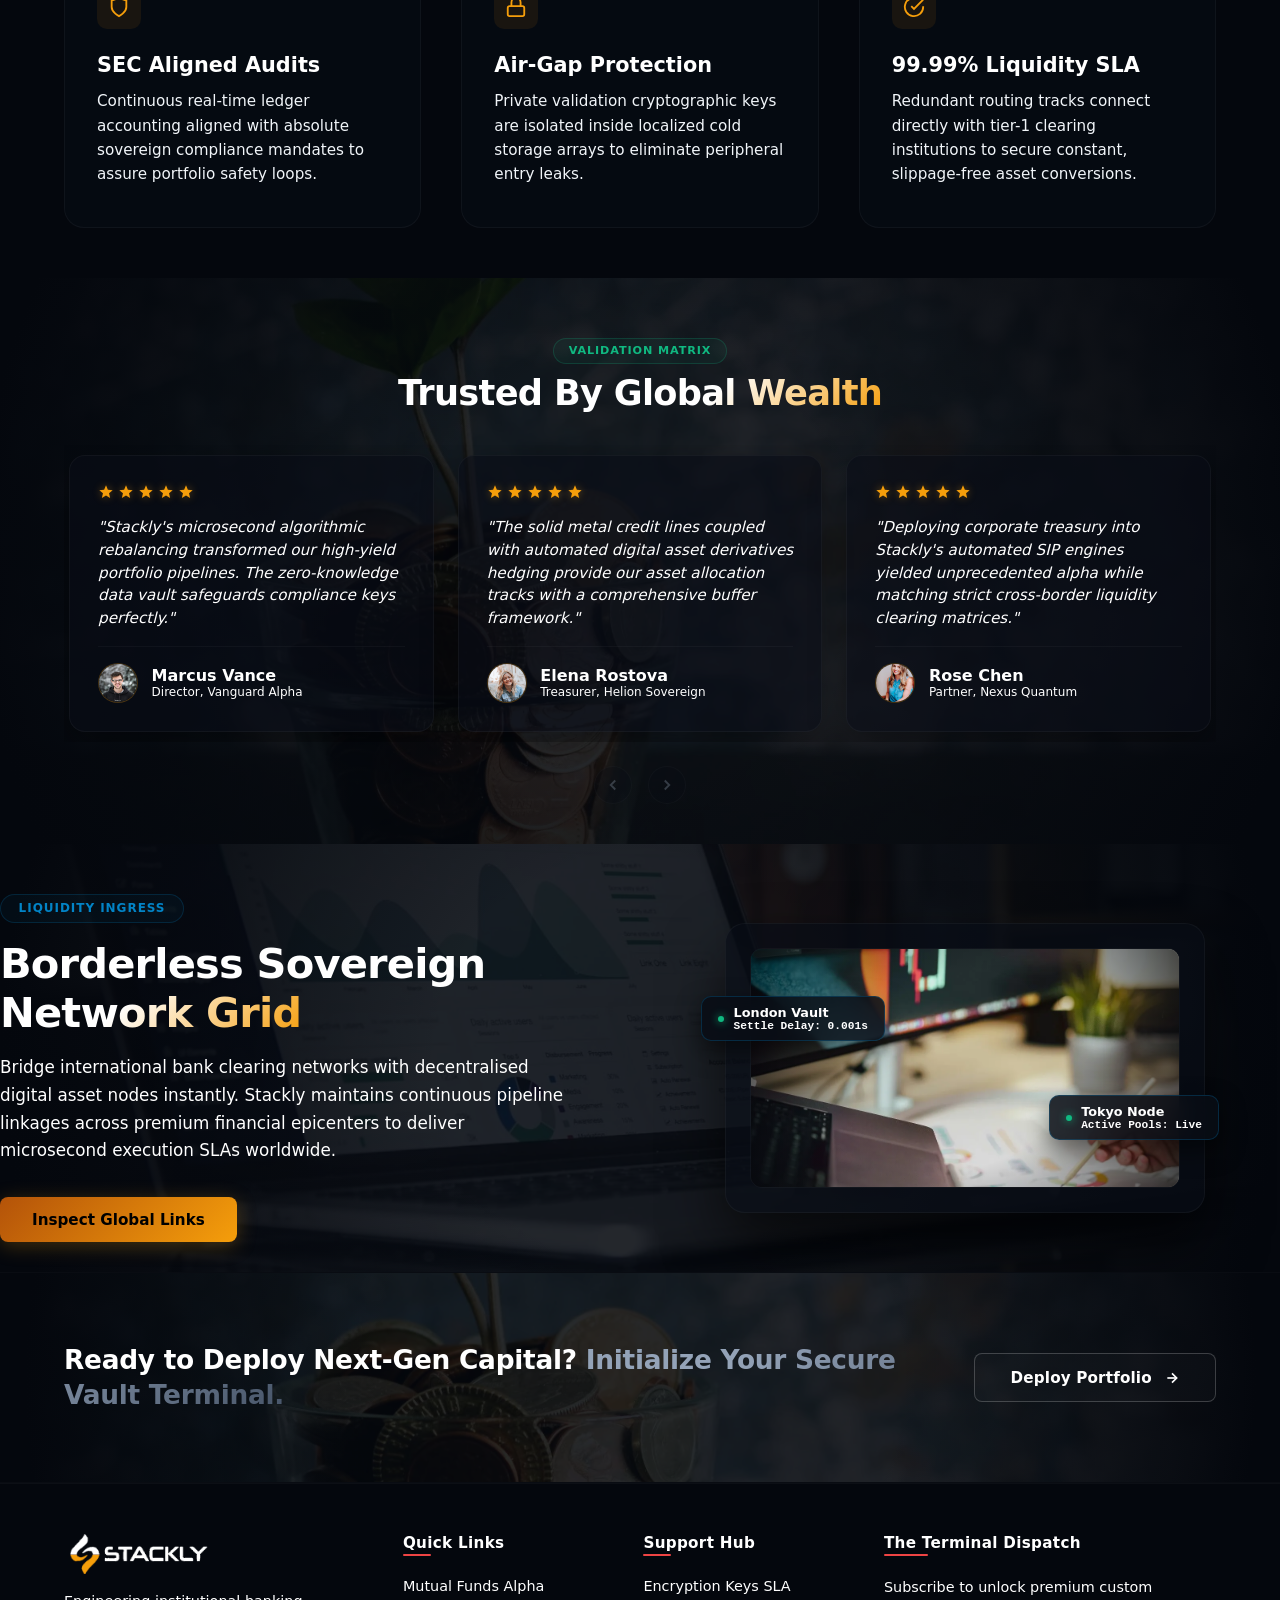
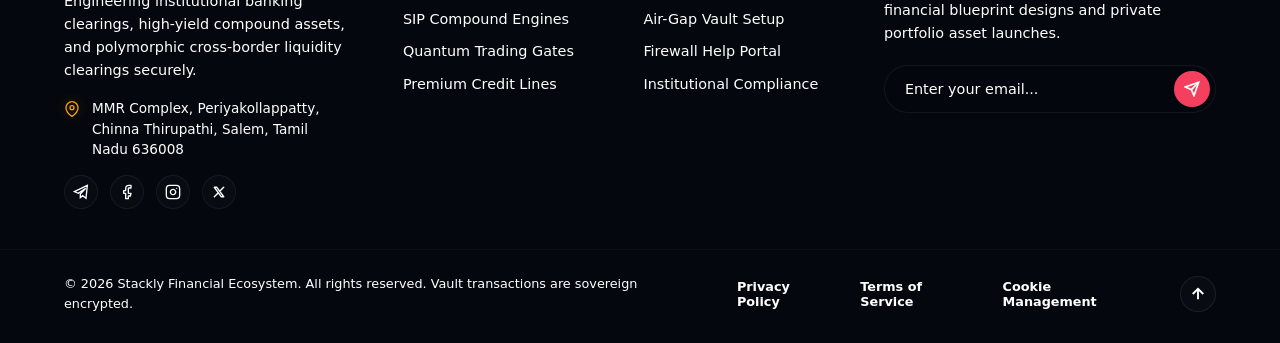
==== commit 010bb229: "second page in progess" ====
--- a/index.html
+++ b/index.html
@@ -87,11 +87,11 @@
 
             <!-- Zone 2: Centered Navigation Menu List (Transforms into 75% wide drawer on mobile) -->
             <ul class="nav-links" id="navLinks">
-                <li><a href="#home" class="nav-item">Home</a></li>
-                <li><a href="#crypto" class="nav-item">Digital Assets</a></li>
-                <li><a href="#cards" class="nav-item">Premium Cards</a></li>
-                <li><a href="#rates" class="nav-item">Market Rates</a></li>
-                <li><a href="#contact" class="nav-item">Contact Us</a></li>
+                <li><a href="index.html" class="nav-item active">Home</a></li>
+                <li><a href="digitalassests.html" class="nav-item">Digital Assets</a></li>
+                <li><a href="cards.html" class="nav-item">Premium Cards</a></li>
+                <li><a href="rates.html" class="nav-item">Market Rates</a></li>
+                <li><a href="contact.html" class="nav-item">Contact Us</a></li>
                 
                 <!-- Mobile View Specific Auth Buttons (Hidden on Desktop) -->
                 <div class="auth-group mobile-only-auth">
--- a/style.css
+++ b/style.css
@@ -328,7 +328,7 @@
 }
 
 .nav-item {
-    color: var(--text-muted);
+    color: white;
     text-decoration: none;
     font-weight: 500;
     font-size: 0.95rem;
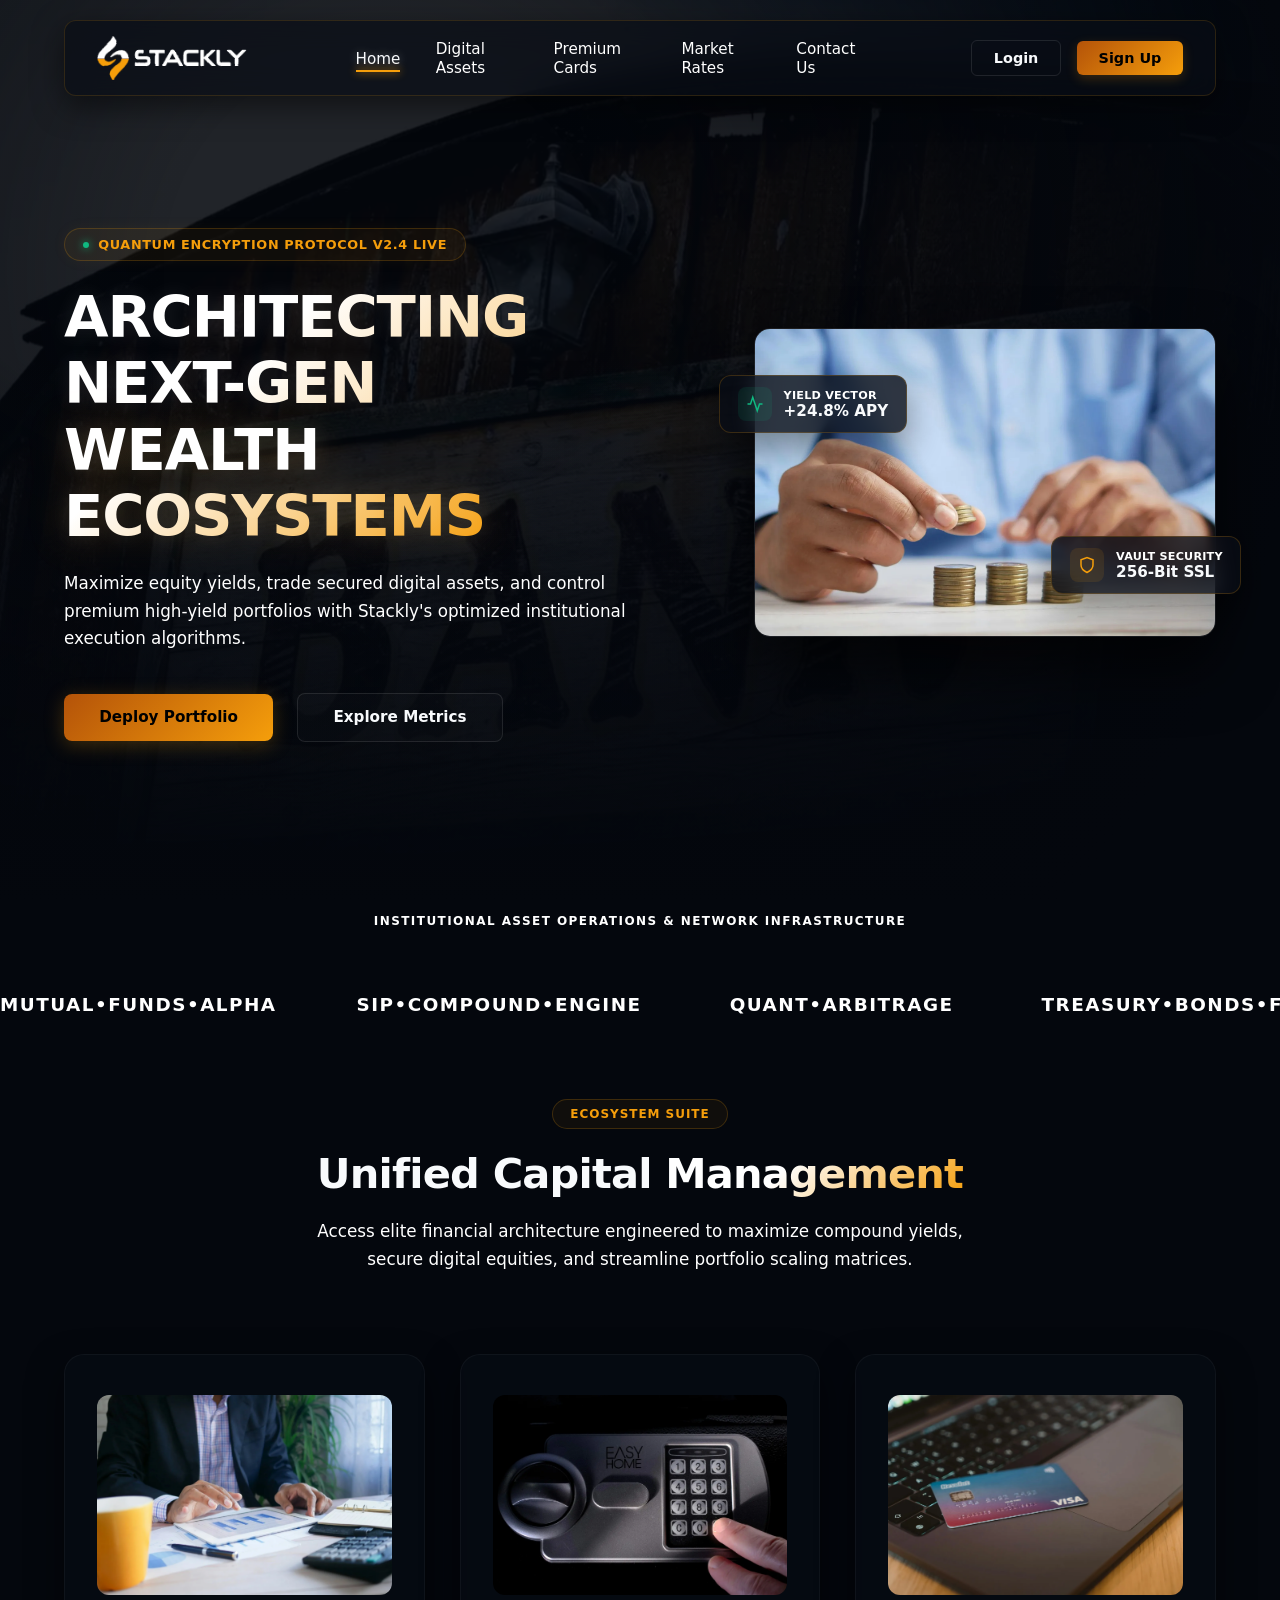
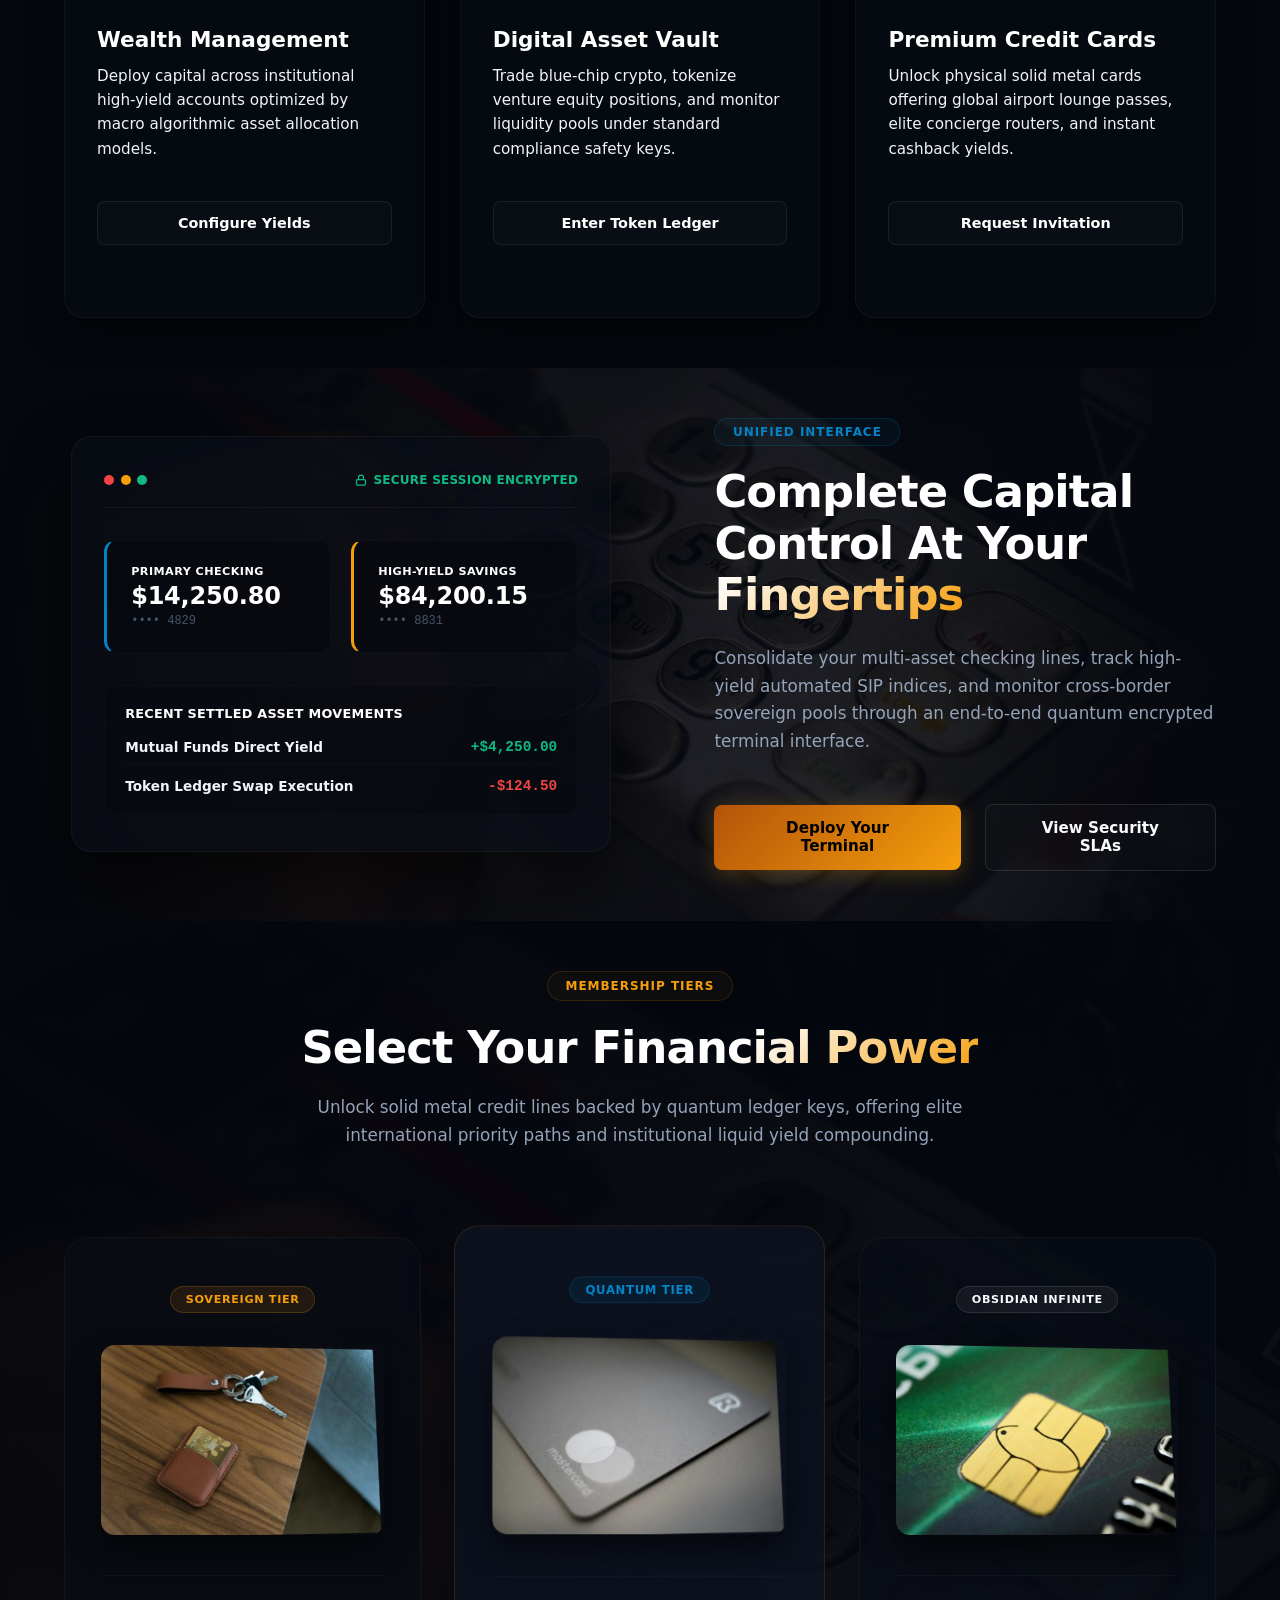
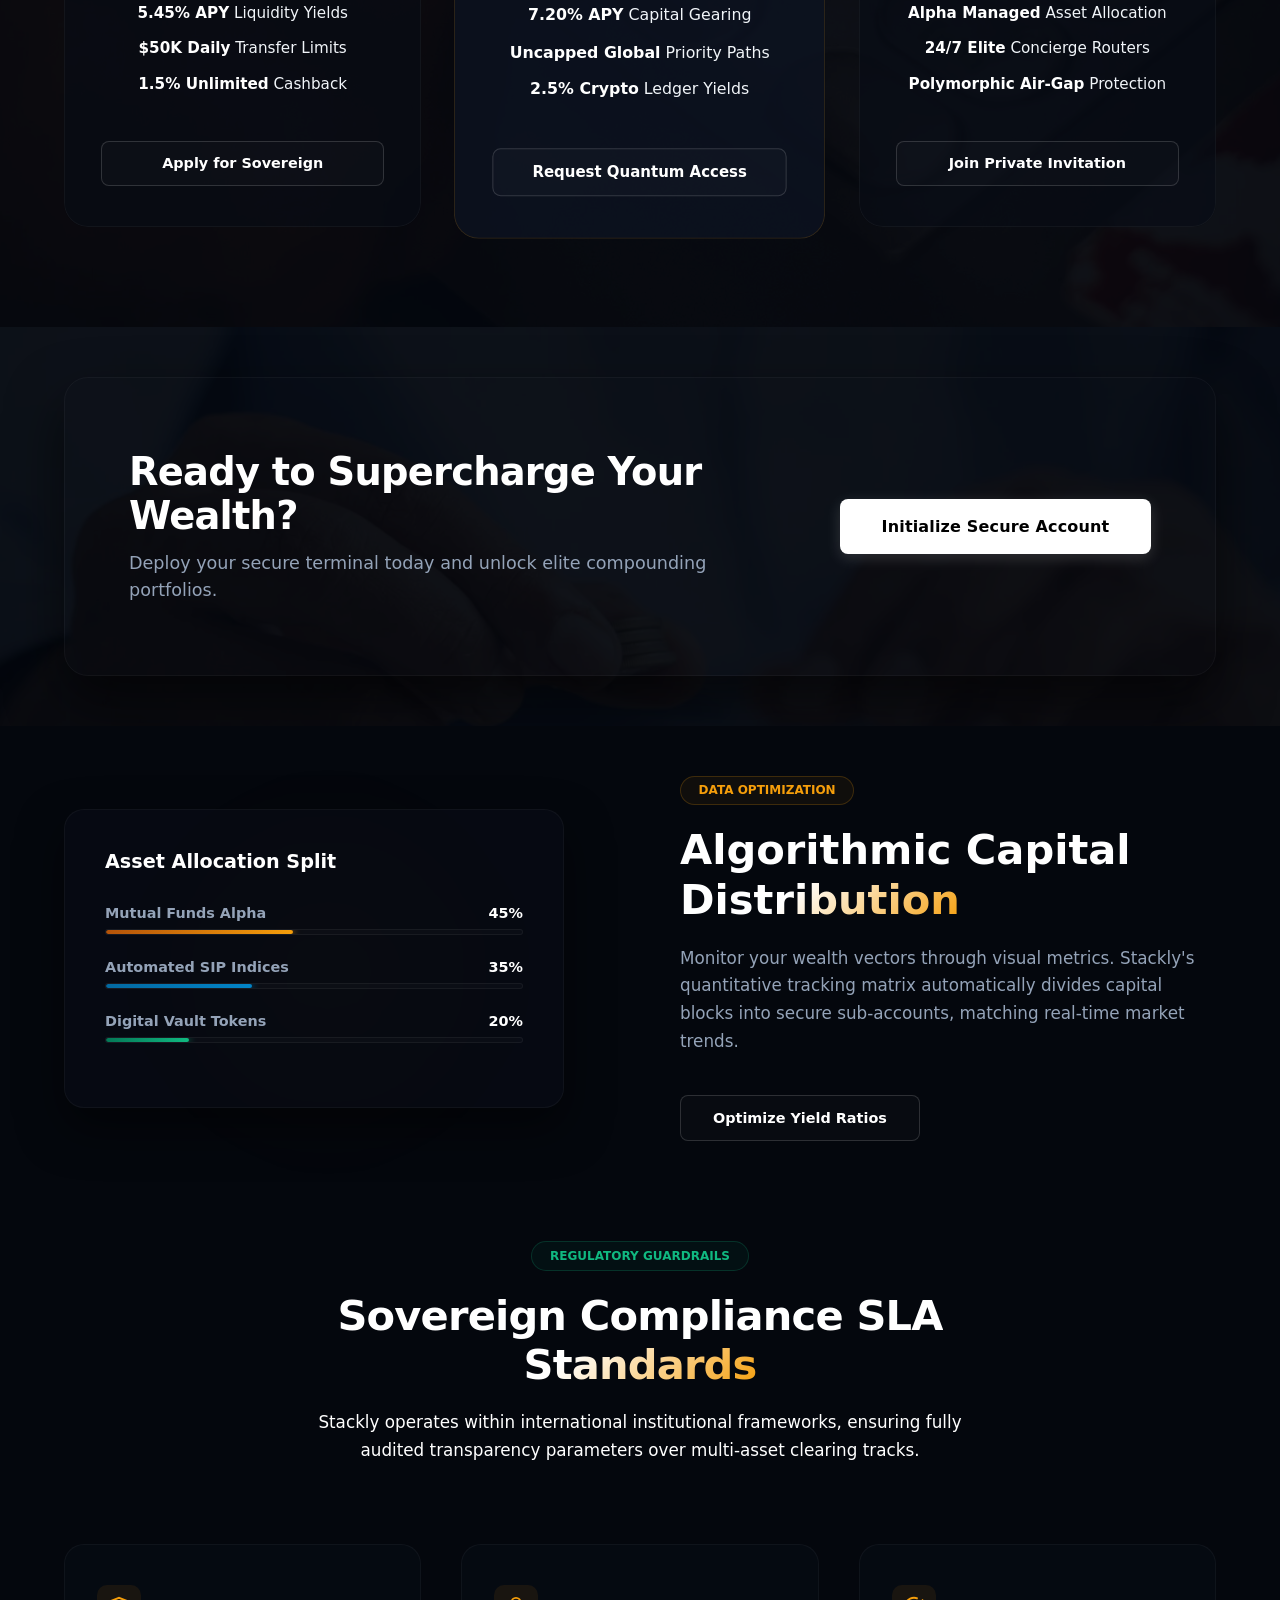
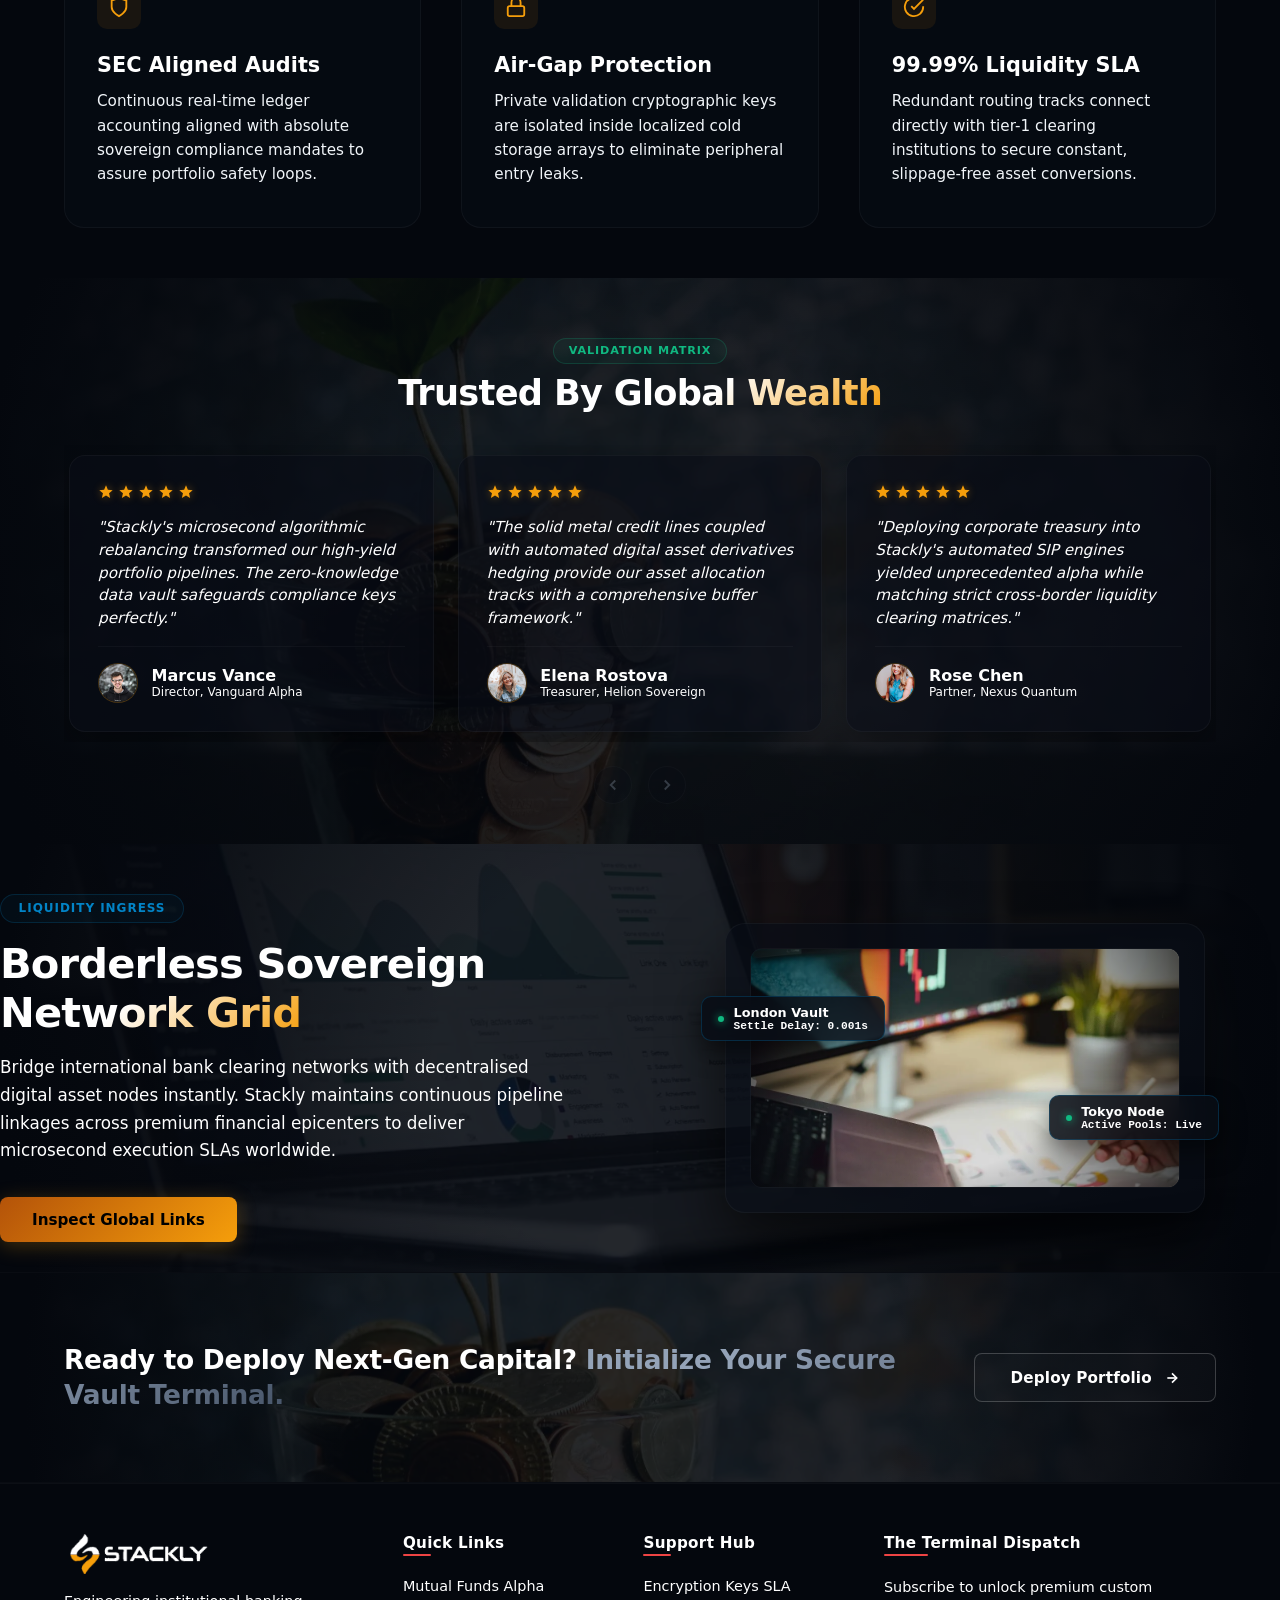
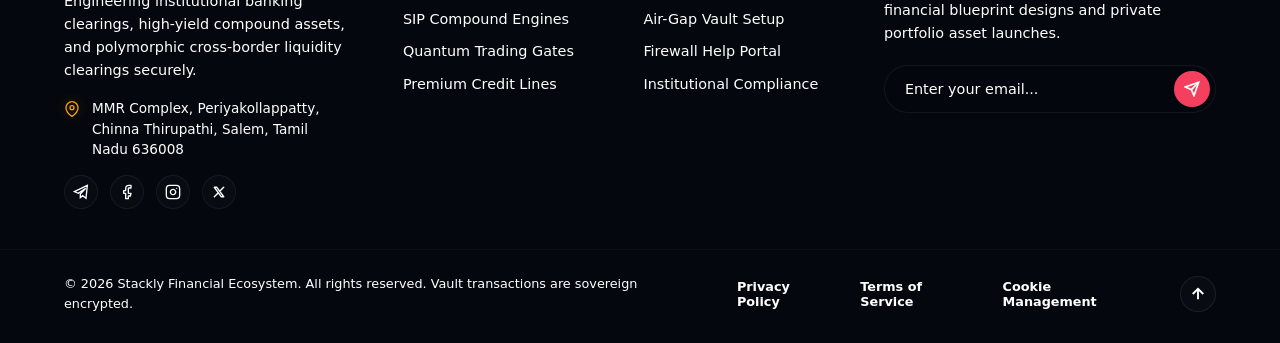
==== commit 2a7eddb9: "Completed pages" ====
--- a/index.html
+++ b/index.html
@@ -86,24 +86,25 @@
             </div>
 
             <!-- Zone 2: Centered Navigation Menu List (Transforms into 75% wide drawer on mobile) -->
-            <ul class="nav-links" id="navLinks">
-                <li><a href="index.html" class="nav-item active">Home</a></li>
-                <li><a href="digitalassests.html" class="nav-item">Digital Assets</a></li>
-                <li><a href="cards.html" class="nav-item">Premium Cards</a></li>
-                <li><a href="rates.html" class="nav-item">Market Rates</a></li>
-                <li><a href="contact.html" class="nav-item">Contact Us</a></li>
-                
-                <!-- Mobile View Specific Auth Buttons (Hidden on Desktop) -->
-                <div class="auth-group mobile-only-auth">
-                    <a href="404.html" class="btn-auth btn-login">Login</a>
-                    <a href="404.html" class="btn-auth btn-signup">Sign Up</a>
-                </div>
-            </ul>
+          <ul class="nav-links" id="navLinks">
+    <li><a href="index.html" class="nav-item">Home</a></li>
+    <li><a href="digitalassests.html" class="nav-item">Digital Assets</a></li>
+    <li><a href="cards.html" class="nav-item">Premium Cards</a></li>
+    <li><a href="rates.html" class="nav-item">Market Rates</a></li>
+    <li><a href="contact.html" class="nav-item">Contact Us</a></li>
+    
+    <!-- Mobile View Specific Auth Buttons (Hidden on Desktop) -->
+    <div class="auth-group mobile-only-auth">
+        <a href="login.html" class="btn-auth btn-login">Login</a>
+        <a href="signup.html" class="btn-auth btn-signup">Sign Up</a>
+    </div>
+</ul>
+
             
             <!-- Zone 3: Desktop View Specific Auth Buttons (Hidden on Mobile) -->
             <div class="auth-group desktop-only-auth">
-                <a href="404.html" class="btn-auth btn-login">Login</a>
-                <a href="404.html" class="btn-auth btn-signup">Sign Up</a>
+                <a href="login.html" class="btn-auth btn-login">Login</a>
+                <a href="signup.html" class="btn-auth btn-signup">Sign Up</a>
             </div>
 
             <!-- Mobile View Hamburger Icon Button Interface -->
@@ -202,7 +203,7 @@
     // ==========================================================================
     // 4. GLOBAL INTERCEPTION ROUTER FOR 404 TEMPLATE TARGETS
     // ==========================================================================
-    const secureLinks404 = document.querySelectorAll('a[href="404.html"], .btn-auth');
+    const secureLinks404 = document.querySelectorAll('a[href="404.html"], ');
 
     secureLinks404.forEach(link => {
         link.addEventListener('click', (event) => {
@@ -245,6 +246,34 @@
             masterNavbarWrapper.classList.add('navbar-visible');
         }
     }, 2500); // 2500ms matches the 2.5s progress-bar loading animation timeline
+});
+
+// --- 25. AUTOMATED DYNAMIC NAVIGATION ACTIVE TRACKING ENGINE ---
+document.addEventListener('DOMContentLoaded', () => {
+    // Extract the complete trailing pathname string segment from the active browser window address
+    // Example: "/index.html" or "/digitalassests.html"
+    const standardCurrentPath = window.location.pathname;
+    
+    // Target all navigation anchor link elements rendered inside the master container list
+    const masterMenuLinks = document.querySelectorAll('.nav-links .nav-item');
+
+    masterMenuLinks.forEach(link => {
+        // Retrieve the literal string contents of the specific node href attribute entry
+        const linkTargetHref = link.getAttribute('href');
+
+        // Clean slate reset: Strip any existing active modifiers to avoid page state pollution bugs
+        link.classList.remove('active');
+
+        // 1. Precise Path Matching Filter Logic Guard
+        if (standardCurrentPath.endsWith(linkTargetHref)) {
+            link.classList.add('active');
+        } 
+        
+        // 2. Baseline Default Fallback Guard: If path is a raw root folder slash "/", force Home active status
+        else if ((standardCurrentPath === '/' || standardCurrentPath.endsWith('/')) && linkTargetHref === 'index.html') {
+            link.classList.add('active');
+        }
+    });
 });
 
 </script>
--- a/style.css
+++ b/style.css
@@ -515,3 +515,19 @@
     }
 }
 
+/* ==========================================================================
+   DYNAMIC ACTIVE NAVIGATION LINK SPECS
+   ========================================================================== */
+
+/* Forces text high-contrast high-visibility bright white when page matches link */
+.nav-item.active {
+    color: var(--text-light) !important;
+    text-shadow: 0 0 10px rgba(255, 255, 255, 0.35);
+}
+
+/* Enforces golden neon underline track line to remain constantly open under the matching page tab */
+.nav-item.active::after {
+    width: 100% !important;
+    background-color: var(--gold-glow) !important;
+    box-shadow: 0 0 8px var(--gold-glow) !important;
+}
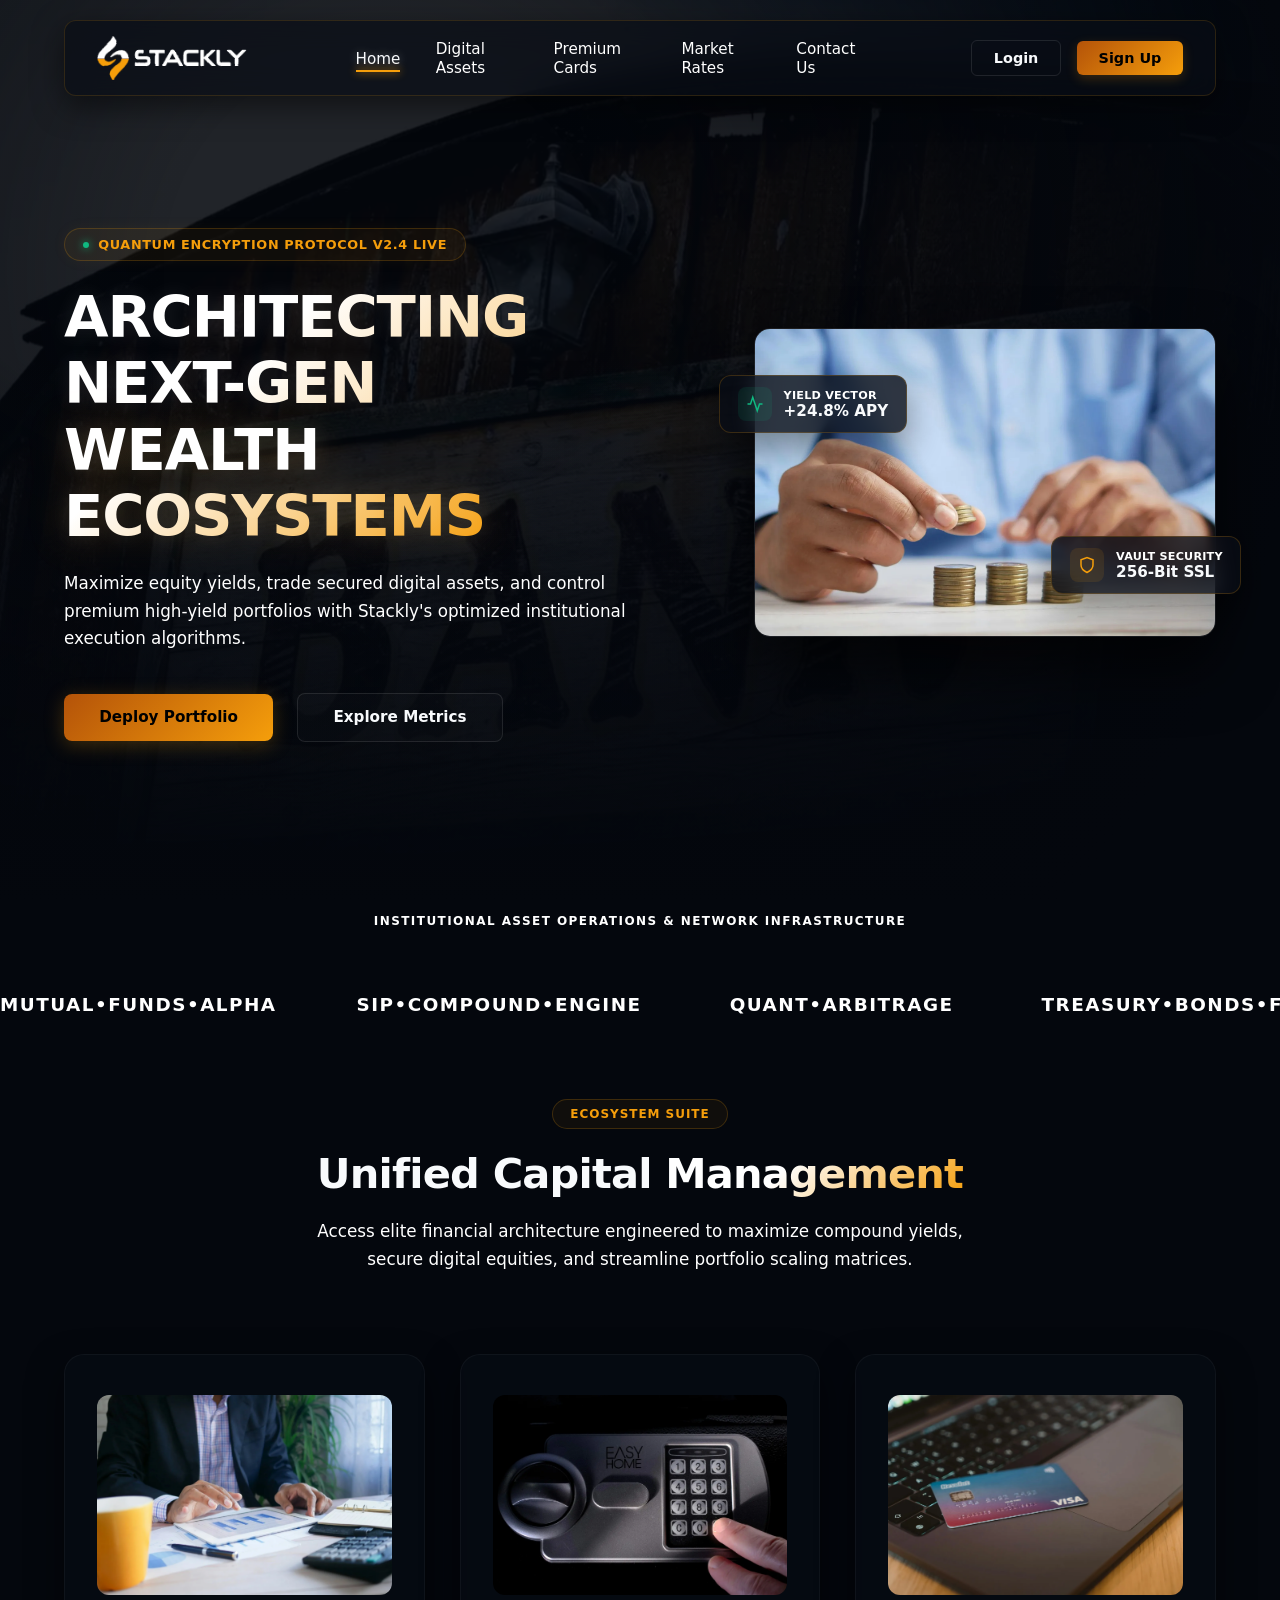
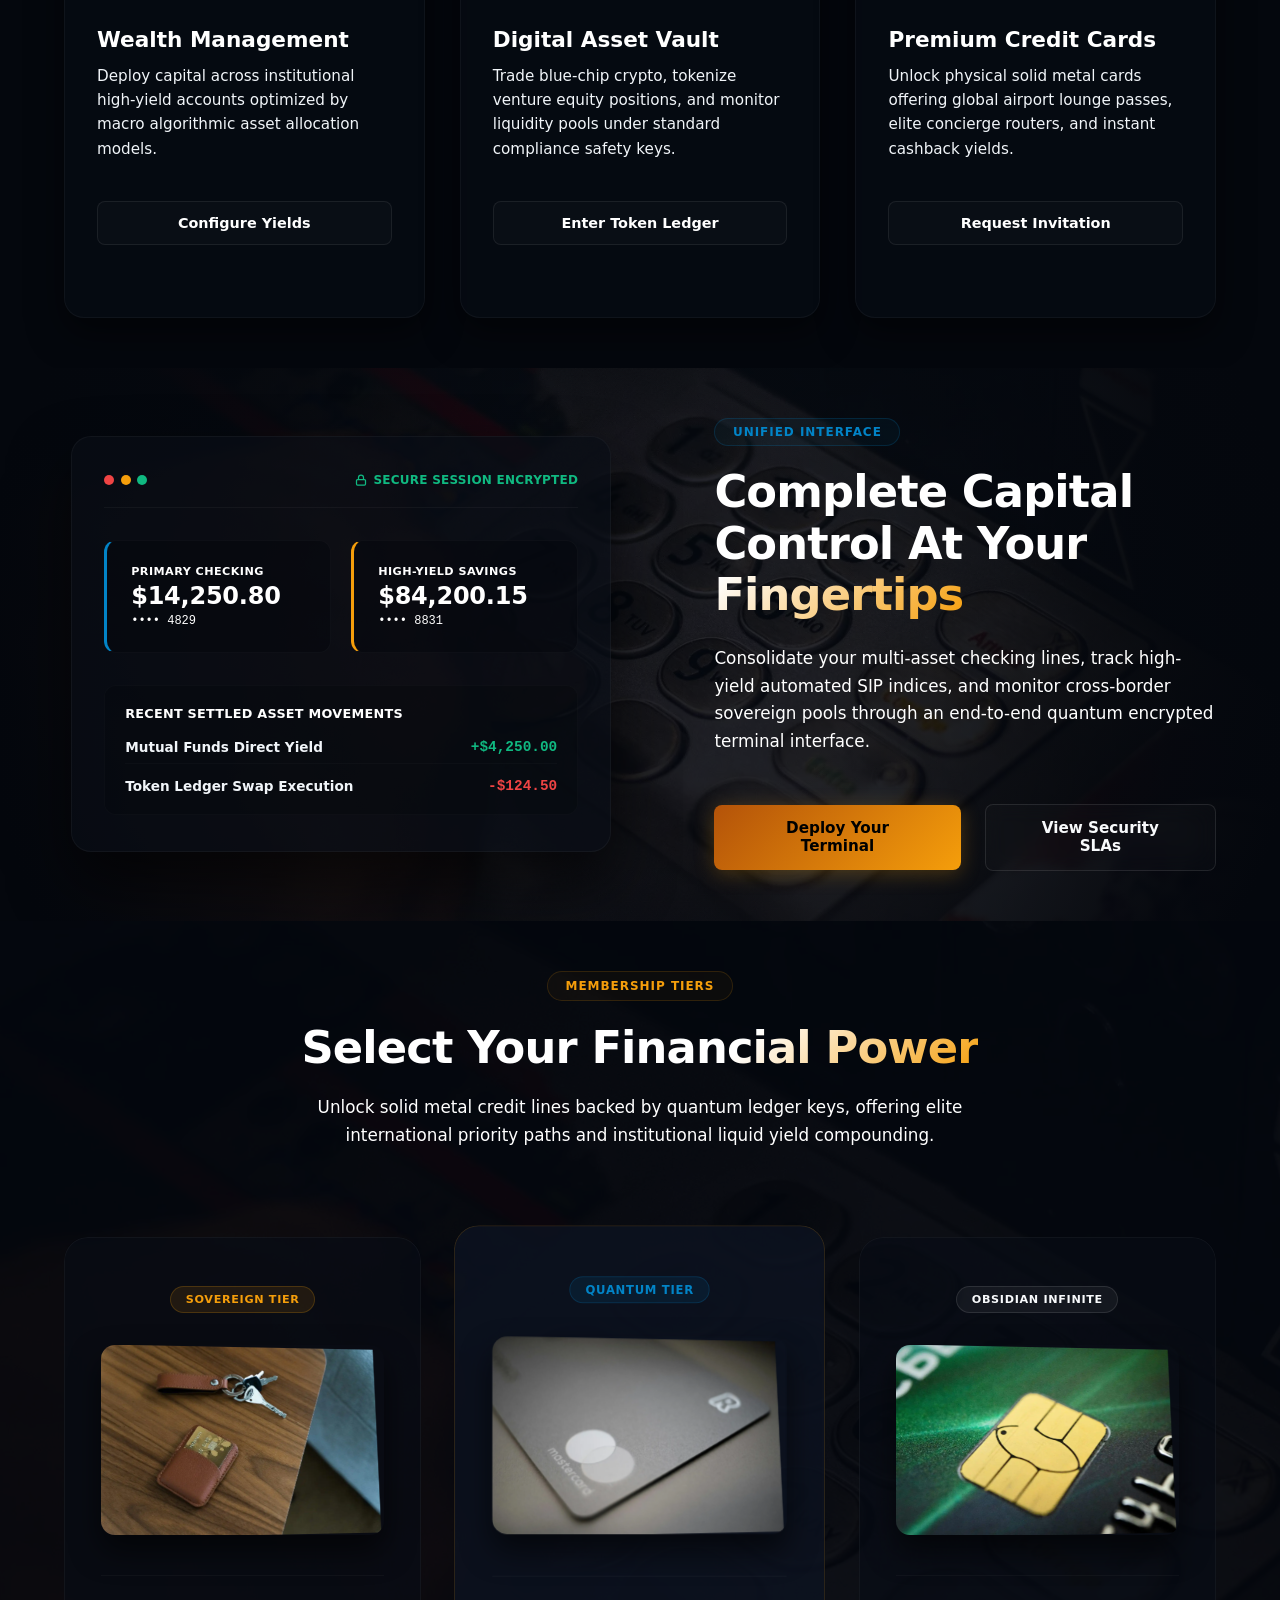
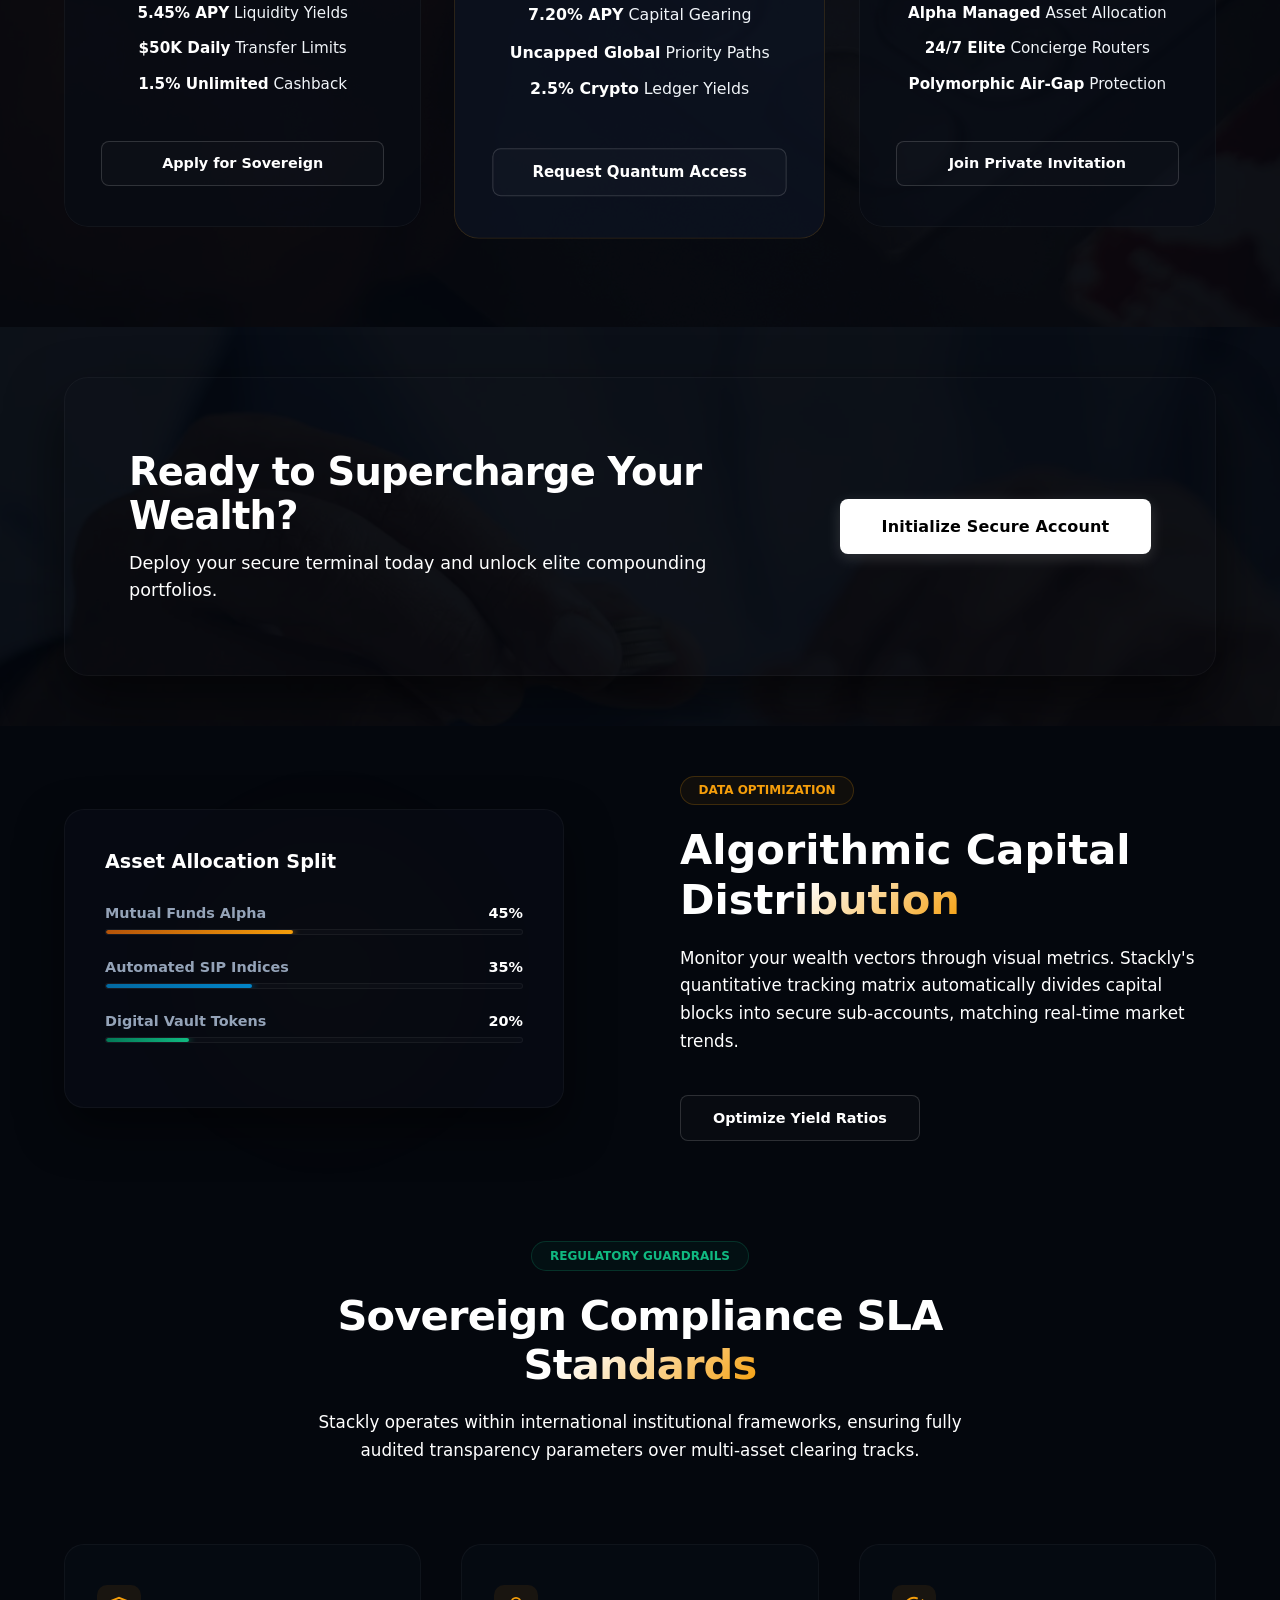
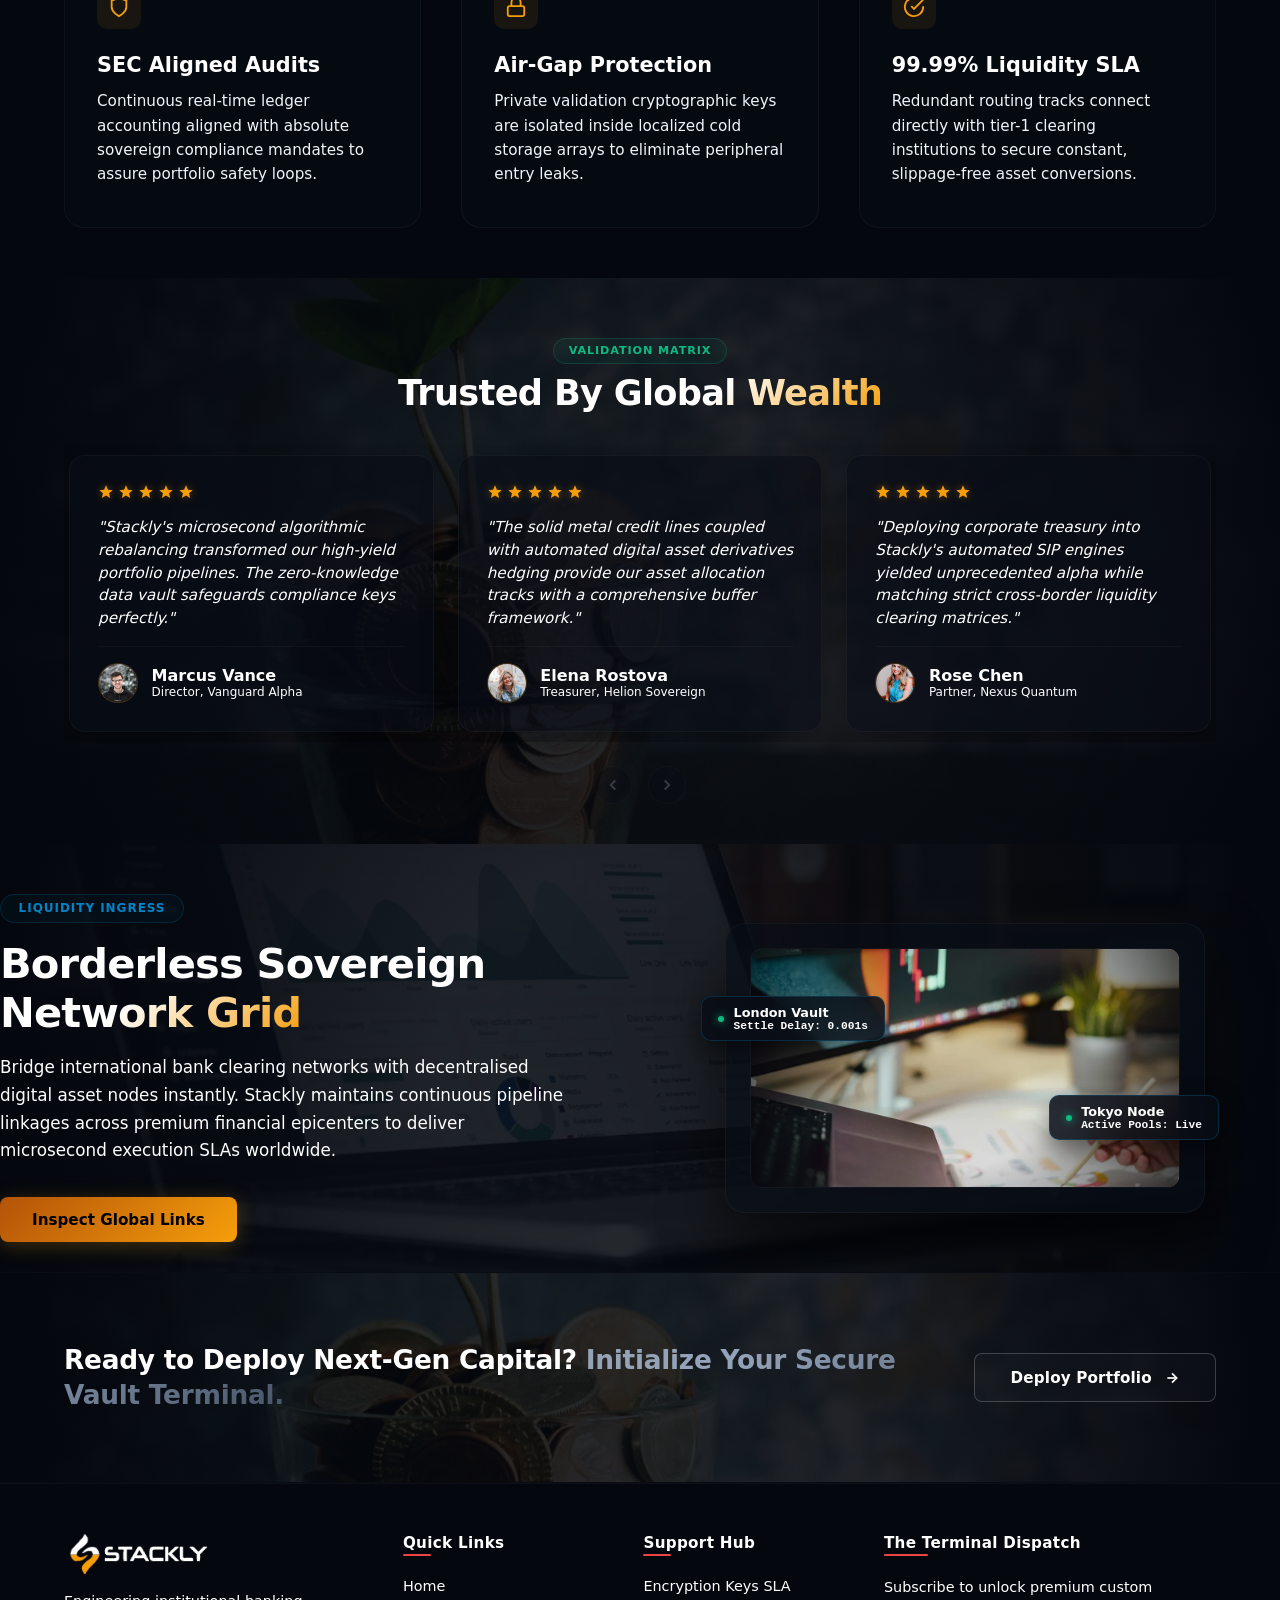
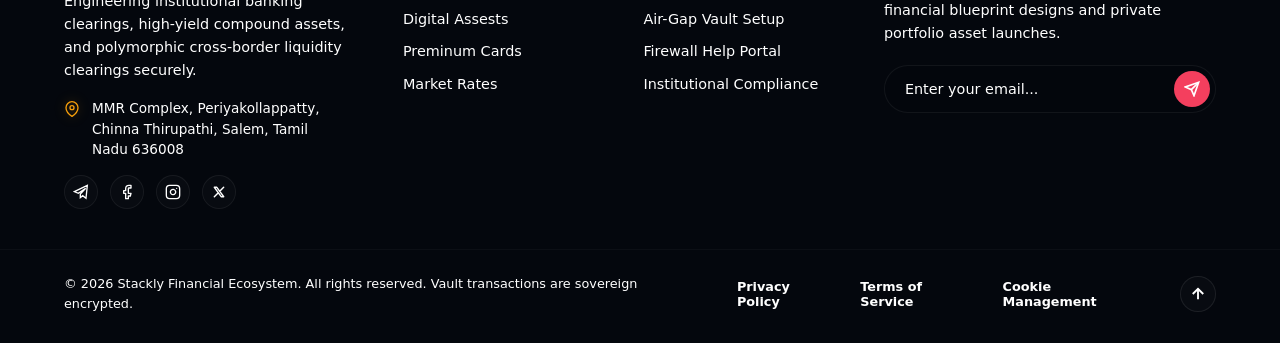
==== commit b7f8a0b2: "completed fixes" ====
--- a/index.html
+++ b/index.html
@@ -1597,7 +1597,7 @@
 
 .balance-lbl { font-size: 0.7rem; font-weight: 600; color: white; text-transform: uppercase; letter-spacing: 0.04em; }
 .balance-val { font-size: 1.5rem; font-weight: 800; color: #ffffff; letter-spacing: -0.01em; }
-.balance-account-num { font-size: 0.75rem; color: #475569; font-family: monospace; }
+.balance-account-num { font-size: 0.75rem; color: white; font-family: monospace; }
 
 /* Micro Transaction Ledger Panel Setup */
 .console-mini-ledger {
@@ -1658,7 +1658,7 @@
 
 .gateway-paragraph {
     font-size: 1.05rem;
-    color: #94a3b8;
+    color: white;
     line-height: 1.65;
     margin-bottom: 3rem;
     max-width: 580px;
@@ -1666,7 +1666,7 @@
 }
 
 .gateway-paragraph:hover {
-    color: #ffffff;
+    color: #f59e0b;
     text-shadow: 0 0 10px rgba(2, 132, 199, 0.3);
 }
 
@@ -1925,7 +1925,7 @@
 
 .vault-summary-text {
     font-size: 1.05rem;
-    color: #94a3b8;
+    color: white;
     line-height: 1.65;
 }
 
@@ -2308,7 +2308,7 @@
 
 .cta-sub-headline {
     font-size: 1.1rem;
-    color: #94a3b8;
+    color: white;
     line-height: 1.5;
     font-weight: 500;
 }
@@ -2485,7 +2485,7 @@
 .analytics-pill-tag { display: inline-block; background: rgba(245,158,11,0.05); border: 1px solid rgba(245,158,11,0.2); padding: 0.4rem 1.1rem; border-radius: 50px; font-size: 0.75rem; font-weight: 700; color: #f59e0b; text-transform: uppercase; margin-bottom: 1.25rem; }
 .analytics-master-title { font-size: 2.6rem; font-weight: 800; color: #ffffff; line-height:1.2; margin-bottom: 1.25rem; }
 .analytics-master-title span { background: linear-gradient(135deg, #ffffff 40%, #f59e0b 100%); -webkit-background-clip: text; -webkit-text-fill-color: transparent; }
-.analytics-paragraph-text { font-size: 1.05rem; color: #94a3b8; line-height: 1.65; margin-bottom: 2.5rem; }
+.analytics-paragraph-text { font-size: 1.05rem; color: white; line-height: 1.65; margin-bottom: 2.5rem; }
 .analytics-paragraph-text:hover { color: #f59e0b; text-shadow: 0 0 10px rgba(245,158,11,0.3); }
 .analytics-action-btn { display: inline-block; text-decoration: none; background: rgba(255,255,255,0.02); color: #ffffff !important; border: 1px solid rgba(255,255,255,0.15); padding: 0.85rem 2rem; border-radius: 8px; font-weight: 700; font-size: 0.9rem; transition: all 0.4s ease; }
 .analytics-text-pane:hover .analytics-action-btn { background: linear-gradient(135deg, #b45309 0%, #f59e0b 100__); color: #f59e0b !important; border-color: transparent; box-shadow: 0 4px 15px rgba(245,158,11,0.3); }
@@ -3629,10 +3629,10 @@
         <div class="footer-links-column">
             <h4 class="directory-title">Quick Links</h4>
             <ul class="directory-list-stack">
-                <li><a href="#services" class="directory-item">Mutual Funds Alpha</a></li>
-                <li><a href="#liquidity" class="directory-item">SIP Compound Engines</a></li>
-                <li><a href="#features" class="directory-item">Quantum Trading Gates</a></li>
-                <li><a href="#cards" class="directory-item">Premium Credit Lines</a></li>
+                <li><a href="index.html" class="directory-item">Home</a></li>
+                <li><a href="digitalassests.html" class="directory-item">Digital Assests</a></li>
+                <li><a href="cards.html" class="directory-item">Preminum Cards</a></li>
+                <li><a href="rates.html" class="directory-item">Market Rates</a></li>
             </ul>
         </div>
 
@@ -3642,7 +3642,7 @@
             <ul class="directory-list-stack">
                 <li><a href="404.html" class="directory-item">Encryption Keys SLA</a></li>
                 <li><a href="404.html" class="directory-item">Air-Gap Vault Setup</a></li>
-                <li><a href="#security" class="directory-item">Firewall Help Portal</a></li>
+                <li><a href="404.html" class="directory-item">Firewall Help Portal</a></li>
                 <li><a href="404.html" class="directory-item">Institutional Compliance</a></li>
             </ul>
         </div>
